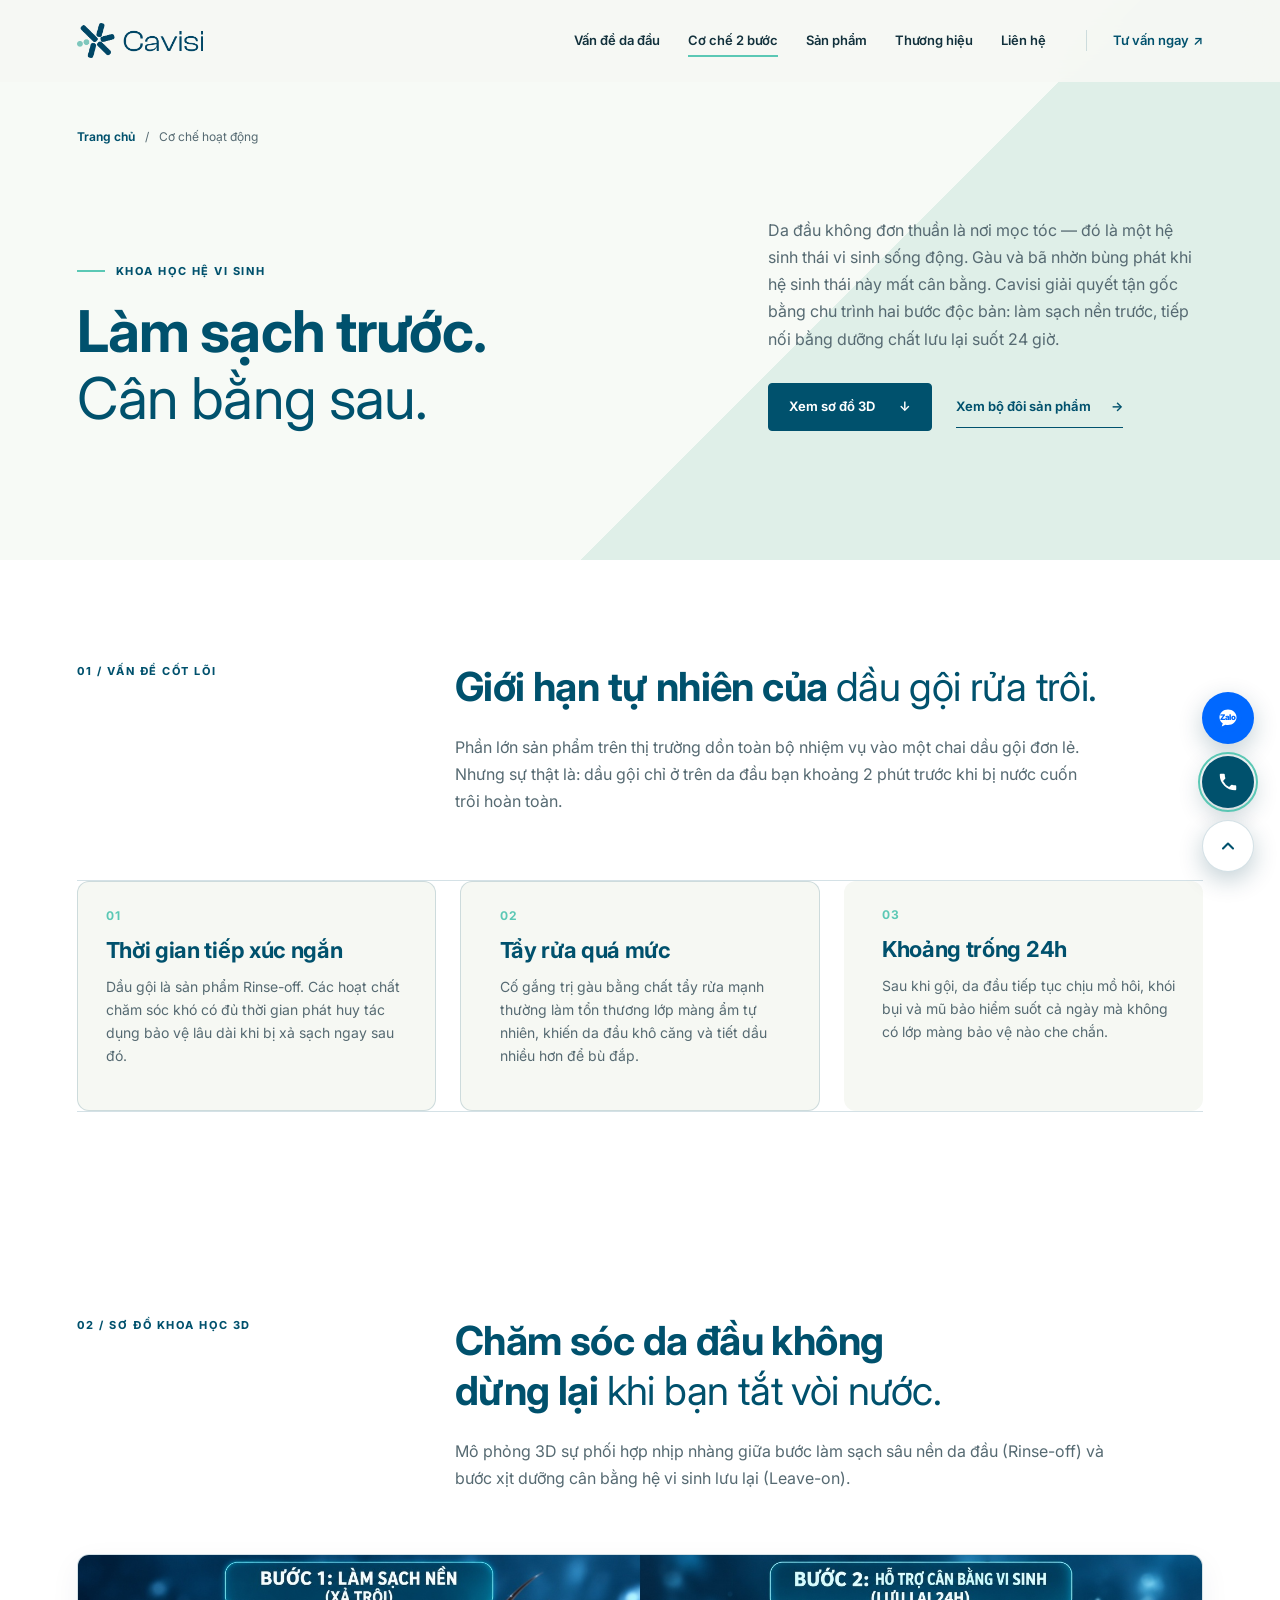
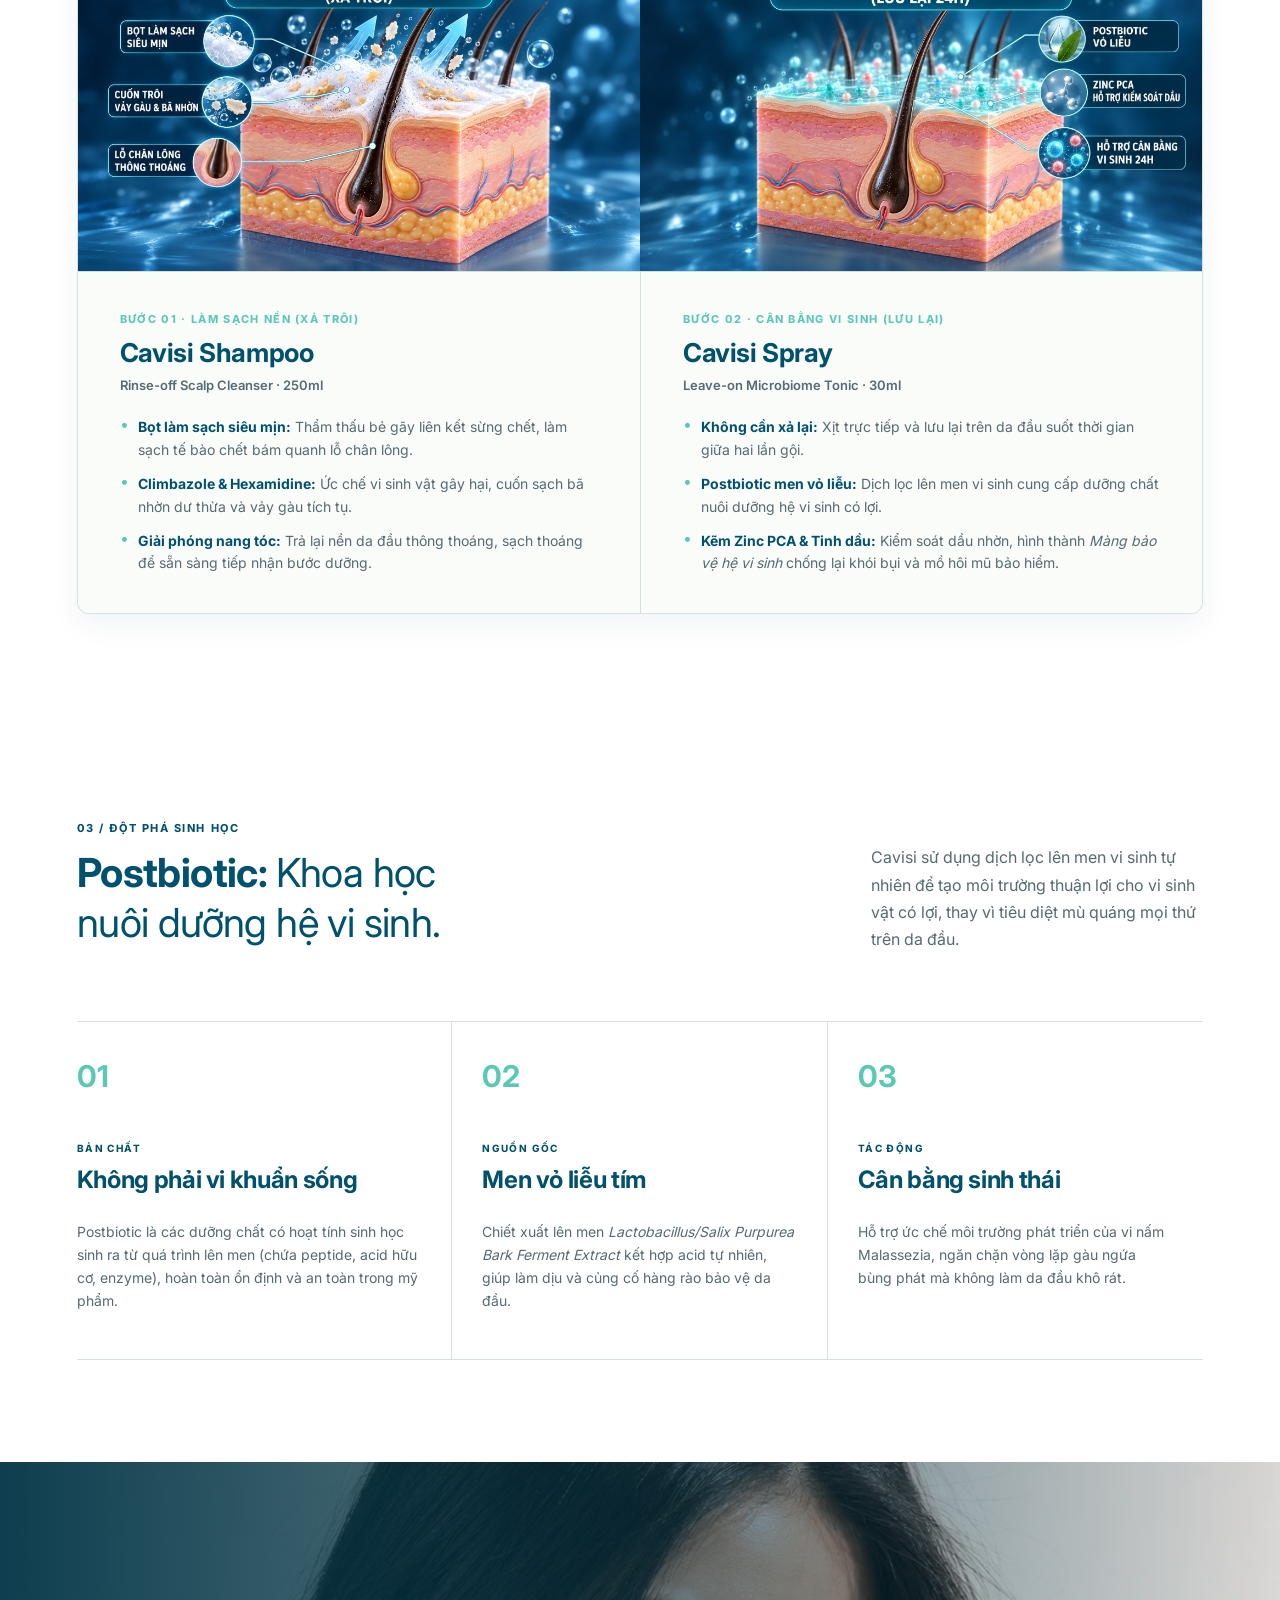
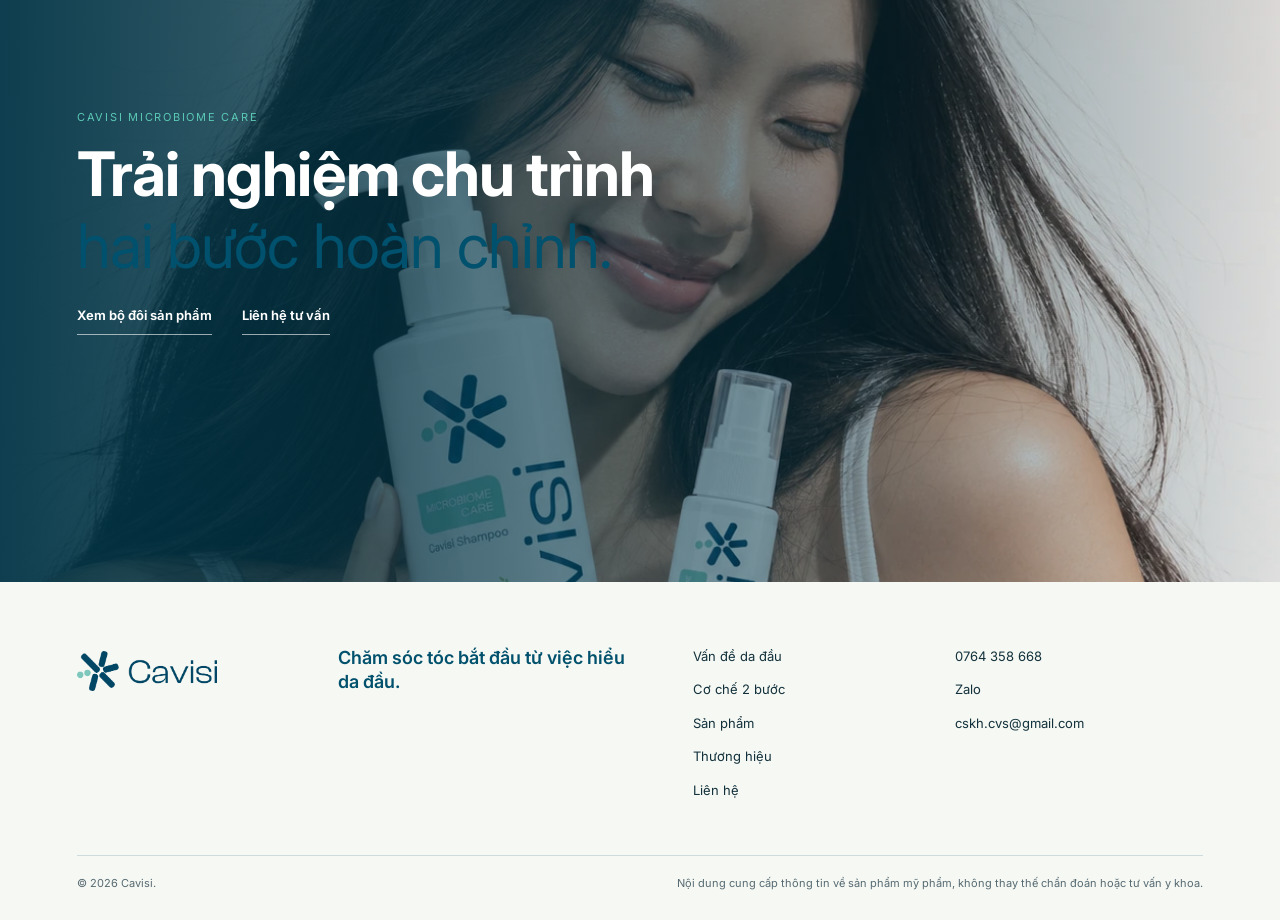
==== _web/co-che/index.html @ b1c1d129 "feat: cap nhat favicon chuan da nen tang, full-frame slider san pham, so do co che tieng Viet va bo " ====
<!doctype html>
<html lang="vi">
<head>
  <meta charset="utf-8">
  <meta name="viewport" content="width=device-width, initial-scale=1">
  <title>Cơ chế 2 bước khoa học | Cavisi Scalp Microbiome Care</title>
  <meta name="description" content="Tìm hiểu cơ chế 2 bước độc quyền: Làm sạch nền bằng Shampoo (Rinse-off) và Duy trì cân bằng hệ vi sinh suốt 24h với Spray Postbiotic men vỏ liễu (Leave-on).">
  <link rel="canonical" href="https://cavisi.vn/co-che/">
  <link rel="icon" type="image/svg+xml" href="../assets/favicon.svg">
  <link rel="icon" type="image/png" sizes="32x32" href="../assets/favicon-32x32.png">
  <link rel="icon" type="image/png" sizes="16x16" href="../assets/favicon-16x16.png">
  <link rel="apple-touch-icon" sizes="180x180" href="../assets/apple-touch-icon.png">

  <!-- Open Graph / Facebook / Zalo -->
  <meta property="og:type" content="article">
  <meta property="og:url" content="https://cavisi.vn/co-che/">
  <meta property="og:title" content="Cơ chế 2 bước khoa học | Cavisi Scalp Microbiome Care">
  <meta property="og:description" content="Chăm sóc da đầu không dừng lại khi tắt vòi nước. Khám phá cơ chế phối hợp Rinse-off & Leave-on.">
  <meta property="og:image" content="https://cavisi.vn/assets/mechanism/mechanism-two-step.jpg">
  <meta property="og:locale" content="vi_VN">
  <meta property="og:site_name" content="Cavisi">

  <!-- Twitter / X -->
  <meta name="twitter:card" content="summary_large_image">
  <meta name="twitter:title" content="Cơ chế 2 bước khoa học | Cavisi">
  <meta name="twitter:description" content="Cơ chế 2 bước: Làm sạch nền da đầu (Rinse-off) và Cân bằng vi sinh 24h (Leave-on).">
  <meta name="twitter:image" content="https://cavisi.vn/assets/mechanism/mechanism-two-step.jpg">

  <link rel="preload" href="../assets/Inter-Variable.ttf" as="font" type="font/ttf" crossorigin>
  <link rel="stylesheet" href="../styles.css">
</head>
<body class="mechanism-page">
  <a class="skip-link" href="#main">Đi đến nội dung chính</a>
  <header class="site-header" data-header>
    <a class="brand" href="../" aria-label="Cavisi - Trang chủ"><img src="../assets/logo-primary.webp" alt="Cavisi" width="126" height="36" fetchpriority="high"></a>
    <nav class="main-nav" id="main-nav" aria-label="Điều hướng chính">
      <a href="../#van-de-da-dau">Vấn đề da đầu</a>
      <a href="#top" aria-current="page">Cơ chế 2 bước</a>
      <a href="../san-pham/">Sản phẩm</a>
      <a href="../thuong-hieu/">Thương hiệu</a>
      <a href="../lien-he/">Liên hệ</a>
    </nav>
    <a class="header-link" href="../lien-he/">Tư vấn ngay <span aria-hidden="true">↗</span></a>
    <button class="menu-button" type="button" aria-controls="main-nav" aria-expanded="false" aria-label="Mở menu"><span></span><span></span></button>
  </header>

  <main id="main">
    <section class="evidence-hero section-pad" id="top">
      <div class="breadcrumb"><a href="../">Trang chủ</a><span>/</span><span>Cơ chế hoạt động</span></div>
      <div class="evidence-hero-grid">
        <div class="reveal">
          <p class="eyebrow"><span></span> Khoa học hệ vi sinh</p>
          <h1>Làm sạch trước. <em>Cân bằng sau.</em></h1>
        </div>
        <div class="evidence-hero-copy reveal delay-1">
          <p>Da đầu không đơn thuần là nơi mọc tóc — đó là một hệ sinh thái vi sinh sống động. Gàu và bã nhờn bùng phát khi hệ sinh thái này mất cân bằng. Cavisi giải quyết tận gốc bằng chu trình hai bước độc bản: làm sạch nền trước, tiếp nối bằng dưỡng chất lưu lại suốt 24 giờ.</p>
          <div>
            <a class="button" href="#so-do-co-che">Xem sơ đồ 3D <span aria-hidden="true">↓</span></a>
            <a class="text-link" href="../san-pham/">Xem bộ đôi sản phẩm <span aria-hidden="true">→</span></a>
          </div>
        </div>
      </div>
    </section>

    <!-- Giới hạn dầu gội rửa trôi -->
    <section class="viewpoint section-pad" id="gioi-han">
      <div class="section-intro">
        <p class="section-kicker reveal">01 / Vấn đề cốt lõi</p>
        <div>
          <h2 class="reveal">Giới hạn tự nhiên của <em>dầu gội rửa trôi.</em></h2>
          <p class="section-lead reveal">Phần lớn sản phẩm trên thị trường dồn toàn bộ nhiệm vụ vào một chai dầu gội đơn lẻ. Nhưng sự thật là: dầu gội chỉ ở trên da đầu bạn khoảng 2 phút trước khi bị nước cuốn trôi hoàn toàn.</p>
        </div>
      </div>
      <div class="principle-grid">
        <article class="principle-card reveal">
          <span>01</span>
          <h3>Thời gian tiếp xúc ngắn</h3>
          <p>Dầu gội là sản phẩm Rinse-off. Các hoạt chất chăm sóc khó có đủ thời gian phát huy tác dụng bảo vệ lâu dài khi bị xả sạch ngay sau đó.</p>
        </article>
        <article class="principle-card reveal delay-1">
          <span>02</span>
          <h3>Tẩy rửa quá mức</h3>
          <p>Cố gắng trị gàu bằng chất tẩy rửa mạnh thường làm tổn thương lớp màng ẩm tự nhiên, khiến da đầu khô căng và tiết dầu nhiều hơn để bù đắp.</p>
        </article>
        <article class="principle-card reveal delay-2">
          <span>03</span>
          <h3>Khoảng trống 24h</h3>
          <p>Sau khi gội, da đầu tiếp tục chịu mồ hôi, khói bụi và mũ bảo hiểm suốt cả ngày mà không có lớp màng bảo vệ nào che chắn.</p>
        </article>
      </div>
    </section>

    <!-- Sơ đồ 3D Cơ chế 2 bước -->
    <section class="mechanism section-pad" id="so-do-co-che">
      <div class="section-intro">
        <p class="section-kicker reveal">02 / Sơ đồ khoa học 3D</p>
        <div>
          <h2 class="reveal">Chăm sóc da đầu không dừng lại <em>khi bạn tắt vòi nước.</em></h2>
          <p class="section-lead reveal">Mô phỏng 3D sự phối hợp nhịp nhàng giữa bước làm sạch sâu nền da đầu (Rinse-off) và bước xịt dưỡng cân bằng hệ vi sinh lưu lại (Leave-on).</p>
        </div>
      </div>

      <div class="mechanism-stage reveal">
        <div class="mechanism-visual">
          <img src="../assets/mechanism/mechanism-two-step.jpg" alt="Sơ đồ 3D y khoa cơ chế 2 bước Cavisi: Bước 1 Làm sạch nền (Xả trôi) và Bước 2 Cân bằng vi sinh (Lưu lại 24h)" width="2048" height="576" loading="lazy">
        </div>
        <div class="mechanism-columns">
          <div class="mechanism-step step-one">
            <div class="mechanism-step-visual">
              <img src="../assets/mechanism/mechanism-step-1.jpg" alt="Sơ đồ 3D Bước 1: Làm sạch nền (Xả trôi)" width="1024" height="576" loading="lazy">
            </div>
            <div class="step-num">BƯỚC 01 · LÀM SẠCH NỀN (XẢ TRÔI)</div>
            <h3>Cavisi Shampoo</h3>
            <p class="step-role">Rinse-off Scalp Cleanser · 250ml</p>
            <ul class="step-features">
              <li><strong>Bọt làm sạch siêu mịn:</strong> Thẩm thấu bẻ gãy liên kết sừng chết, làm sạch tế bào chết bám quanh lỗ chân lông.</li>
              <li><strong>Climbazole &amp; Hexamidine:</strong> Ức chế vi sinh vật gây hại, cuốn sạch bã nhờn dư thừa và vảy gàu tích tụ.</li>
              <li><strong>Giải phóng nang tóc:</strong> Trả lại nền da đầu thông thoáng, sạch thoáng để sẵn sàng tiếp nhận bước dưỡng.</li>
            </ul>
          </div>

          <div class="mechanism-step step-two">
            <div class="mechanism-step-visual">
              <img src="../assets/mechanism/mechanism-step-2.jpg" alt="Sơ đồ 3D Bước 2: Hỗ trợ cân bằng vi sinh (Lưu lại 24h)" width="1024" height="576" loading="lazy">
            </div>
            <div class="step-num">BƯỚC 02 · CÂN BẰNG VI SINH (LƯU LẠI)</div>
            <h3>Cavisi Spray</h3>
            <p class="step-role">Leave-on Microbiome Tonic · 30ml</p>
            <ul class="step-features">
              <li><strong>Không cần xả lại:</strong> Xịt trực tiếp và lưu lại trên da đầu suốt thời gian giữa hai lần gội.</li>
              <li><strong>Postbiotic men vỏ liễu:</strong> Dịch lọc lên men vi sinh cung cấp dưỡng chất nuôi dưỡng hệ vi sinh có lợi.</li>
              <li><strong>Kẽm Zinc PCA &amp; Tinh dầu:</strong> Kiểm soát dầu nhờn, hình thành <em>Màng bảo vệ hệ vi sinh</em> chống lại khói bụi và mồ hôi mũ bảo hiểm.</li>
            </ul>
          </div>
        </div>
      </div>
    </section>

    <!-- Postbiotic là gì -->
    <section class="information section-pad" id="postbiotic">
      <div class="information-head">
        <div>
          <p class="section-kicker reveal">03 / Đột phá sinh học</p>
          <h2 class="reveal">Postbiotic: <em>Khoa học nuôi dưỡng hệ vi sinh.</em></h2>
        </div>
        <p class="section-lead reveal">Cavisi sử dụng dịch lọc lên men vi sinh tự nhiên để tạo môi trường thuận lợi cho vi sinh vật có lợi, thay vì tiêu diệt mù quáng mọi thứ trên da đầu.</p>
      </div>
      <div class="info-grid">
        <article class="info-card reveal">
          <span class="info-number">01</span>
          <p class="info-label">Bản chất</p>
          <h3>Không phải vi khuẩn sống</h3>
          <p>Postbiotic là các dưỡng chất có hoạt tính sinh học sinh ra từ quá trình lên men (chứa peptide, acid hữu cơ, enzyme), hoàn toàn ổn định và an toàn trong mỹ phẩm.</p>
        </article>
        <article class="info-card reveal delay-1">
          <span class="info-number">02</span>
          <p class="info-label">Nguồn gốc</p>
          <h3>Men vỏ liễu tím</h3>
          <p>Chiết xuất lên men <em>Lactobacillus/Salix Purpurea Bark Ferment Extract</em> kết hợp acid tự nhiên, giúp làm dịu và củng cố hàng rào bảo vệ da đầu.</p>
        </article>
        <article class="info-card featured reveal delay-2">
          <span class="info-number">03</span>
          <p class="info-label">Tác động</p>
          <h3>Cân bằng sinh thái</h3>
          <p>Hỗ trợ ức chế môi trường phát triển của vi nấm Malassezia, ngăn chặn vòng lặp gàu ngứa bùng phát mà không làm da đầu khô rát.</p>
        </article>
      </div>
    </section>

    <!-- CTA Section -->
    <section class="brand-close">
      <img src="../assets/cta-model.webp" alt="Bộ đôi Cavisi Microbiome Care" loading="lazy" decoding="async">
      <div class="brand-close-overlay"></div>
      <div class="brand-close-copy reveal">
        <p>CAVISI MICROBIOME CARE</p>
        <h2>Trải nghiệm chu trình<br><em>hai bước hoàn chỉnh.</em></h2>
        <div>
          <a href="../san-pham/">Xem bộ đôi sản phẩm</a>
          <a href="../lien-he/">Liên hệ tư vấn</a>
        </div>
      </div>
    </section>
  </main>

  <footer class="site-footer">
    <div class="footer-main">
      <a class="footer-brand" href="../"><img src="../assets/logo-primary.webp" alt="Cavisi" width="126" height="36" loading="lazy" decoding="async"></a>
      <p>Chăm sóc tóc bắt đầu từ việc hiểu da đầu.</p>
      <div class="footer-links">
        <a href="../#van-de-da-dau">Vấn đề da đầu</a>
        <a href="../co-che/">Cơ chế 2 bước</a>
        <a href="../san-pham/">Sản phẩm</a>
        <a href="../thuong-hieu/">Thương hiệu</a>
        <a href="../lien-he/">Liên hệ</a>
      </div>
      <address>
        <a href="tel:0764358668">0764 358 668</a>
        <a href="https://zalo.me/0764358668" target="_blank" rel="noopener noreferrer">Zalo</a>
        <a href="mailto:cskh.cvs@gmail.com">cskh.cvs@gmail.com</a>
      </address>
    </div>
    <div class="footer-bottom">
      <span>© 2026 Cavisi.</span>
      <span>Nội dung cung cấp thông tin về sản phẩm mỹ phẩm, không thay thế chẩn đoán hoặc tư vấn y khoa.</span>
    </div>
  </footer>

  <aside class="floating-contact" aria-label="Liên hệ nhanh">
    <a class="float-btn float-zalo" href="https://zalo.me/0764358668" target="_blank" rel="noopener noreferrer" aria-label="Tư vấn Zalo 0764 358 668">
      <span class="float-tooltip">Chat Zalo: 0764 358 668</span>
      <svg viewBox="0 0 36 36" width="28" height="28" fill="none" aria-hidden="true">
        <circle cx="18" cy="18" r="18" fill="#0068ff"/>
        <path d="M18 7C11.9 7 7 11.5 7 17c0 3.2 1.6 6 4.2 7.9L10 29l4.6-2.4c1.1.3 2.2.4 3.4.4 6.1 0 11-4.5 11-10S24.1 7 18 7z" fill="#fff"/>
        <text x="18" y="21" font-family="Inter, -apple-system, sans-serif" font-weight="900" font-size="10" fill="#0068ff" text-anchor="middle" letter-spacing="-0.5">Zalo</text>
      </svg>
    </a>
    <a class="float-btn float-phone" href="tel:0764358668" aria-label="Gọi hotline 0764 358 668">
      <span class="float-tooltip">Hotline: 0764 358 668</span>
      <span class="float-pulse" aria-hidden="true"></span>
      <svg viewBox="0 0 24 24" width="22" height="22" fill="currentColor" aria-hidden="true">
        <path d="M6.62 10.79a15.05 15.05 0 006.59 6.59l2.2-2.2a1 1 0 011.01-.24c1.12.37 2.33.57 3.58.57a1 1 0 011 1V20a1 1 0 01-1 1A17 17 0 013 4a1 1 0 011-1h3.5a1 1 0 011 1c0 1.25.2 2.46.57 3.58a1 1 0 01-.25 1.01l-2.2 2.2z"/>
      </svg>
    </a>
    <button class="float-btn float-top" id="scroll-top-btn" type="button" aria-label="Cuộn lên đầu trang">
      <svg viewBox="0 0 24 24" width="20" height="20" fill="none" stroke="currentColor" stroke-width="2.5" stroke-linecap="round" stroke-linejoin="round" aria-hidden="true">
        <polyline points="18 15 12 9 6 15"></polyline>
      </svg>
    </button>
  </aside>

  <script src="../script.js"></script>
</body>
</html>
---- _web/styles.css ----
@font-face{font-family:Inter;src:url("assets/Inter-Variable.ttf") format("truetype");font-weight:100 900;font-display:swap}

:root{
  --blue:#00516d;
  --deep:#003b50;
  --aqua:#5bc8b5;
  --ink:#12313c;
  --muted:#566a72;
  --paper:#f6f8f3;
  --mist:#e9f3ee;
  --white:#fff;
  --line:rgba(0,81,109,.17);
  --pad:clamp(24px,6vw,110px);
  --header:82px;
}

*{box-sizing:border-box}
html{scroll-behavior:smooth}
body{
  margin:0;
  background:var(--paper);
  color:var(--ink);
  font-family:Inter,-apple-system,BlinkMacSystemFont,"Segoe UI",Roboto,sans-serif;
  font-size:16px;
  line-height:1.65;
  overflow-x:hidden;
}
body.menu-open{overflow:hidden;touch-action:none}
img{display:block;max-width:100%}
a{color:inherit;text-decoration:none}
button{font:inherit}

h1,h2,h3,h4,p{margin-top:0}
h1,h2,h3,h4{
  font-family:Inter,-apple-system,BlinkMacSystemFont,"Segoe UI",Roboto,sans-serif;
  font-weight:700;
  line-height:1.2;
  letter-spacing:-.015em;
}
h1 em,h2 em{
  font-weight:400;
  font-style:normal;
  color:var(--blue);
}
h1{
  font-size:clamp(36px,4.5vw,58px);
  line-height:1.15;
  color:var(--blue);
}
h2{
  font-size:clamp(26px,3.2vw,40px);
  line-height:1.24;
  margin-bottom:22px;
  text-wrap:balance;
}
h3{
  font-size:clamp(19px,2vw,24px);
  line-height:1.32;
}
p{line-height:1.68;color:var(--muted)}

section[id],article[id]{scroll-margin-top:calc(var(--header) + 18px)}
.skip-link{position:fixed;left:20px;top:-80px;z-index:100;background:var(--deep);color:#fff;padding:12px 18px;border-radius:0 0 8px 8px}.skip-link:focus{top:0}
:focus-visible{outline:3px solid #e2a927;outline-offset:4px}

/* Header */
.site-header{height:var(--header);padding:0 var(--pad);display:flex;align-items:center;gap:40px;position:fixed;z-index:1000;inset:0 0 auto;background:rgba(246,248,243,.92);border-bottom:1px solid transparent;backdrop-filter:blur(18px);transition:.25s}
.site-header.scrolled{border-color:var(--line);box-shadow:0 9px 30px rgba(0,59,80,.06)}
.brand{width:126px;flex:0 0 auto}.brand img,.footer-brand img{width:100%;height:100%;object-fit:contain}
.main-nav{margin-left:auto;display:flex;align-items:center;gap:28px}.main-nav a,.header-link{font-size:13px;font-weight:600}.main-nav a{position:relative;color:var(--ink)}.main-nav a:after{content:"";position:absolute;left:0;right:100%;bottom:-6px;height:2px;background:var(--aqua);transition:.25s}.main-nav a:hover:after,.main-nav a[aria-current="page"]:after{right:0}
.header-link{border-left:1px solid var(--line);padding-left:26px;color:var(--blue);display:inline-flex;align-items:center;gap:4px}
.menu-button{display:none;width:48px;height:48px;border:0;background:transparent;padding:12px;cursor:pointer}.menu-button span{display:block;height:2px;background:var(--blue);margin:5px 0;transition:.25s}

/* Common Components */
.section-pad{padding:clamp(75px,8vw,120px) var(--pad)}
.section-kicker,.eyebrow{font-size:11px;text-transform:uppercase;letter-spacing:.14em;font-weight:750;color:var(--blue)}
.eyebrow{display:flex;align-items:center;gap:11px}.eyebrow span{width:28px;height:2px;background:var(--aqua)}
.section-lead{font-size:16px;max-width:650px;color:var(--muted);line-height:1.7}
.button{display:inline-flex;align-items:center;justify-content:space-between;gap:24px;min-height:48px;padding:12px 20px;background:var(--blue);color:#fff !important;font-size:13px;font-weight:650;border:1px solid var(--blue);border-radius:4px;transition:.2s}.button:hover{background:var(--deep);color:#fff !important;transform:translateY(-2px)}
.text-link{display:inline-flex;gap:20px;align-items:center;padding:10px 0;border-bottom:1px solid var(--blue);font-size:13px;font-weight:650;color:var(--blue)}
.light-link{color:#fff;border-color:rgba(255,255,255,.55)}

/* Hero (Home) */
.hero{min-height:100svh;padding:calc(var(--header) + 36px) var(--pad) 44px;display:grid;grid-template-columns:minmax(0,1fr) minmax(400px,1.05fr);align-items:center;gap:5vw;position:relative;background:radial-gradient(circle at 82% 37%,rgba(91,200,181,.22),transparent 27%),linear-gradient(118deg,#f8faf5 0 55%,#dfefe8 55%)}
.hero-copy{max-width:770px;z-index:2}
.hero h1{margin:22px 0 24px;text-wrap:balance}
.hero-lead{font-size:16px;color:var(--muted);max-width:620px}
.hero-actions{display:flex;align-items:center;gap:26px;margin-top:34px}
.hero-media{height:min(72vh,740px);min-height:520px;position:relative;align-self:end;display:flex;align-items:flex-end;justify-content:center}
.hero-media img{width:100%;height:100%;object-fit:cover;object-position:center top;border-radius:260px 260px 18px 18px;position:relative}
.hero-orbit{position:absolute;width:92%;aspect-ratio:1;border:1px solid rgba(0,81,109,.17);border-radius:50%;top:7%;right:-9%}
.hero-orbit:after{content:"";position:absolute;inset:10%;border:1px dashed rgba(0,81,109,.15);border-radius:50%}
.hero-note{position:absolute;background:rgba(255,255,255,.94);border:1px solid var(--line);padding:9px 12px;font-size:10px;font-weight:750;letter-spacing:.12em;color:var(--blue);backdrop-filter:blur(8px);border-radius:4px}
.note-one{left:-24px;top:27%}
.note-two{right:-18px;bottom:18%}
.hero-index{position:absolute;right:18px;top:50%;display:flex;flex-direction:column;align-items:center;gap:8px;font-size:9px;color:var(--blue);font-weight:600}
.hero-index i{height:65px;width:1px;background:var(--line)}

.section-intro{display:grid;grid-template-columns:.42fr 1fr;gap:5vw}
.section-intro h2{color:var(--blue);max-width:1000px}
.section-intro.compact{grid-template-columns:.38fr 1fr;align-items:start;margin-bottom:48px}

/* 01 / Vấn đề da đầu */
.scalp-problems{background:var(--paper)}
.problem-grid{display:grid;grid-template-columns:repeat(4,1fr);gap:22px;margin-top:46px}
.problem-card{background:#fff;border:1px solid var(--line);border-radius:6px;overflow:hidden;display:flex;flex-direction:column}
.problem-media{position:relative;aspect-ratio:1/1;background:#eaf2ed;overflow:hidden}
.problem-media img{width:100%;height:100%;object-fit:cover;transition:transform .4s cubic-bezier(.22,1,.36,1)}
.problem-card:hover .problem-media img{transform:scale(1.04)}
.problem-tag{position:absolute;top:12px;left:12px;background:rgba(0,43,58,.84);color:#fff;font-size:10px;font-weight:700;letter-spacing:.08em;text-transform:uppercase;padding:5px 9px;border-radius:4px;backdrop-filter:blur(6px)}
.problem-body{padding:24px 22px;flex-grow:1}
.problem-body h3{font-size:20px;color:var(--blue);margin:0 0 10px;line-height:1.28}
.problem-body p{color:var(--muted);font-size:14px;line-height:1.6;margin:0}

/* 02 / Viewpoint */
.viewpoint{background:#fff}
.principle-grid{display:grid;grid-template-columns:repeat(3,1fr);margin-top:58px;border-top:1px solid var(--line);border-bottom:1px solid var(--line)}
.principle-card{min-height:230px;padding:28px 4vw 24px 0;border-right:1px solid var(--line)}
.principle-card+article{padding-left:3vw}
.principle-card:last-child{border:0}
.principle-card span,.responsibility-grid span{display:block;font-family:Inter,-apple-system,sans-serif;font-size:clamp(28px,3.2vw,36px);font-weight:750;line-height:1;letter-spacing:-0.03em;color:var(--aqua);margin-bottom:6px}
.principle-card h3{font-size:26px;color:var(--blue);margin:16px 0 10px}
.principle-card p{color:var(--muted);font-size:14px}

/* Minh họa da đầu Trước / Sau */
.scalp-compare{background:var(--paper)}
.compare-grid{display:grid;grid-template-columns:1fr 1fr;gap:24px;margin:42px 0 28px}
.compare-card{background:#fff;border:1px solid var(--line);border-radius:6px;overflow:hidden;display:flex;flex-direction:column}
.compare-badge{padding:12px 18px;font-size:10px;font-weight:750;letter-spacing:.1em;text-transform:uppercase;border-bottom:1px solid var(--line)}
.badge-before{background:#fdf5f3;color:#a84837}
.badge-after{background:#eef8f4;color:#1e6c55}
.compare-visual{position:relative;background:#f3f6f4;overflow:hidden;aspect-ratio:4/3}
.compare-visual img{width:100%;height:100%;object-fit:cover;transition:transform .4s cubic-bezier(.22,1,.36,1)}
.compare-card:hover .compare-visual img{transform:scale(1.025)}
.compare-lens-label{position:absolute;bottom:12px;left:12px;background:rgba(0,43,58,.84);color:#fff;font-size:10px;font-weight:650;letter-spacing:.06em;padding:5px 9px;border-radius:4px;backdrop-filter:blur(6px)}
.compare-content{padding:24px 26px;flex-grow:1}
.compare-content h3{font-size:22px;color:var(--blue);margin:0 0 8px}
.compare-content p{color:var(--muted);font-size:14px;margin:0;line-height:1.6}
/* Scalp Collection Grid (Before & After 3 Cases) */
.scalp-collection-grid{display:grid;grid-template-columns:repeat(3,1fr);gap:24px;margin-top:28px}
.scalp-collection-card{background:#ffffff;border:1px solid var(--line);border-radius:12px;overflow:hidden;box-shadow:0 8px 24px rgba(0,59,80,.05);display:flex;flex-direction:column;transition:transform .3s ease,box-shadow .3s ease}
.scalp-collection-card:hover{transform:translateY(-4px);box-shadow:0 16px 36px rgba(0,59,80,.1)}
.scalp-collection-media{position:relative;width:100%;aspect-ratio:1/1;overflow:hidden;background:#edf4f0}
.scalp-collection-media img{width:100%;height:100%;object-fit:cover;display:block;transition:transform .4s ease}
.scalp-collection-card:hover .scalp-collection-media img{transform:scale(1.04)}
.collection-case-tag{position:absolute;top:12px;left:12px;background:rgba(255,255,255,.94);backdrop-filter:blur(6px);color:var(--blue);font-size:10px;font-weight:750;letter-spacing:.08em;text-transform:uppercase;padding:5px 12px;border-radius:20px;border:1px solid rgba(0,50,70,.1);z-index:2;box-shadow:0 2px 6px rgba(0,0,0,.08)}
.split-labels{position:absolute;bottom:12px;left:12px;right:12px;display:flex;justify-content:space-between;z-index:2;pointer-events:none}
.label-before,.label-after{background:rgba(0,52,70,.82);backdrop-filter:blur(6px);color:#fff;font-size:10px;font-weight:700;letter-spacing:.08em;text-transform:uppercase;padding:4px 10px;border-radius:4px}
.label-after{background:rgba(0,104,136,.88);color:#fff}
.scalp-collection-body{padding:20px 22px 24px;display:flex;flex-direction:column;flex:1}
.scalp-collection-body h3{font-size:18px;color:var(--blue);margin:0 0 8px;line-height:1.35}
.scalp-collection-body p{font-size:13px;color:var(--muted);margin:0;line-height:1.65}

@media(max-width:960px){
  .scalp-collection-grid{grid-template-columns:1fr;gap:20px}
}
.compare-disclaimer{margin-top:20px;padding:16px 20px;background:#f0f5f2;border-left:3px solid var(--aqua);border-radius:0 6px 6px 0}
.compare-disclaimer p{font-size:13px;line-height:1.65;color:var(--muted);margin:0}
.compare-disclaimer strong{color:var(--blue)}

/* 03 / Khoa học & Cơ chế */
.mechanism{background:#fff}
.mechanism-stage{margin-top:46px;background:#fff;border:1px solid var(--line);border-radius:12px;overflow:hidden;box-shadow:0 10px 30px rgba(0,59,80,.06)}
.mechanism-visual{position:relative;background:#032938;overflow:hidden}
.mechanism-visual img{width:100%;height:auto;display:block}
.mechanism-step-visual{display:none;margin-bottom:20px;border-radius:8px;overflow:hidden;border:1px solid var(--line);box-shadow:0 4px 14px rgba(0,59,80,.08)}
.mechanism-step-visual img{width:100%;aspect-ratio:16/9;object-fit:cover;display:block}

@media(max-width:768px){
  .mechanism-visual{display:none}
  .mechanism-step-visual{display:block}
}
.mechanism-columns{display:grid;grid-template-columns:1fr 1fr;border-top:1px solid var(--line);background:#fafcfa}
.mechanism-step{padding:38px 42px}
.mechanism-step+.mechanism-step{border-left:1px solid var(--line)}
.step-num{font-size:11px;font-weight:750;letter-spacing:.12em;text-transform:uppercase;color:var(--aqua);margin-bottom:8px}
.mechanism-step h3{font-size:26px;color:var(--blue);margin:0 0 4px}
.step-role{font-size:13px;font-weight:600;color:var(--muted);margin:0 0 20px}
.step-features{list-style:none;padding:0;margin:0;display:flex;flex-direction:column;gap:12px}
.step-features li{position:relative;padding-left:18px;font-size:14px;line-height:1.6;color:var(--muted)}
.step-features li:before{content:"•";position:absolute;left:0;color:var(--aqua);font-size:16px;line-height:1}
.step-features li strong{color:var(--blue)}

/* 04 / Bộ đôi sản phẩm (Home & Catalog) */
.products{background:linear-gradient(180deg,var(--paper),#eef5f0)}
.product-grid{display:grid;grid-template-columns:1fr 1fr;gap:22px}
.product-card{min-width:0;background:#fff;border:1px solid var(--line);border-radius:8px;overflow:hidden}
.product-meta{display:flex;justify-content:space-between;padding:18px 22px;font-size:10px;text-transform:uppercase;letter-spacing:.14em;font-weight:750;color:var(--blue);border-bottom:1px solid var(--line)}
.product-image{height:440px;position:relative;display:flex;align-items:center;justify-content:center;padding:24px;overflow:hidden;background:linear-gradient(145deg,#dbeae3,#f7faf6)}
.product-spray .product-image{background:linear-gradient(145deg,#c9e7e0,#edf8f4)}
.product-image img{max-height:90%;max-width:90%;width:auto;height:auto;object-fit:contain;position:relative;z-index:1;filter:drop-shadow(0 20px 24px rgba(0,61,80,.15));transition:transform .35s ease}
.product-card:hover .product-image img{transform:scale(1.025)}
.ghost-word{position:absolute;font:700 clamp(56px,6.5vw,100px)/1 Inter,sans-serif;color:transparent;-webkit-text-stroke:1px rgba(0,81,109,.1);pointer-events:none}
.product-copy{padding:28px}
.product-copy>p:first-child{font-size:10px;letter-spacing:.14em;font-weight:750;color:var(--aqua)}
.product-copy h3{font-size:26px;color:var(--blue);margin:8px 0}
.product-title-price{display:flex;align-items:baseline;justify-content:space-between;gap:12px;margin:8px 0 10px;flex-wrap:wrap}
.product-title-price h3{margin:0;font-size:26px;color:var(--blue)}
.product-price{font-family:Inter,sans-serif;font-size:20px;font-weight:800;color:var(--blue);white-space:nowrap;background:rgba(91,200,181,.16);color:#00516d;padding:4px 10px;border-radius:4px;border:1px solid rgba(91,200,181,.35)}
.meta-price{font-family:Inter,sans-serif;font-size:12px;font-weight:800;color:var(--blue);background:rgba(0,81,109,.08);padding:3px 8px;border-radius:4px;letter-spacing:0}
.product-hero-price{display:inline-flex;align-items:baseline;gap:8px;margin-top:16px;background:#fff;padding:8px 16px;border-radius:6px;border:1px solid var(--line);box-shadow:0 4px 12px rgba(0,59,80,.05)}
.hero-price-tag{font-size:26px;font-weight:800;color:var(--blue);letter-spacing:-0.02em}
.hero-price-sub{font-size:13px;font-weight:600;color:var(--muted)}
.product-copy>p:not(:first-child){color:var(--muted);max-width:520px;min-height:48px;font-size:14px;line-height:1.65}
.product-card .product-copy a{display:flex;justify-content:space-between;margin-top:22px;padding-top:16px;border-top:1px solid var(--line);font-size:12px;font-weight:700;color:var(--blue)}

/* Product Detail Showcase & Full-frame Slider */
.product-showcase{display:grid;grid-template-columns:minmax(0,1.08fr) minmax(0,1fr);gap:clamp(30px,5vw,56px);align-items:start}
.product-showcase-visual{position:relative;background:#fff;border:1px solid var(--line);border-radius:16px;overflow:hidden;display:flex;flex-direction:column;padding:0;box-shadow:0 12px 36px rgba(0,59,80,.07)}

.product-slider-container{position:relative;width:100%;aspect-ratio:1/1;overflow:hidden;background:#f4f8f6}
.product-slider-track{display:flex;width:100%;height:100%;overflow-x:auto;scroll-snap-type:x mandatory;scroll-behavior:smooth;-webkit-overflow-scrolling:touch;scrollbar-width:none}
.product-slider-track::-webkit-scrollbar{display:none}

.product-slide{flex:0 0 100%;width:100%;height:100%;scroll-snap-align:start;scroll-snap-stop:always;position:relative;overflow:hidden;display:flex;align-items:center;justify-content:center;background:#edf5f1}
.product-slide img{width:100%;height:100%;object-fit:cover;display:block;-webkit-user-drag:none;user-select:none}

/* Slide Studio / Cutout sản phẩm */
.product-slide.studio-slide{background:radial-gradient(circle at 50% 50%,#ffffff 35%,#e8f3ef 100%);padding:28px}
.product-slide.studio-slide.spray-studio{background:radial-gradient(circle at 50% 50%,#ffffff 35%,#e0f1ec 100%)}
.product-slide.studio-slide img{width:auto;height:100%;max-width:90%;max-height:90%;object-fit:contain;filter:drop-shadow(0 20px 28px rgba(0,59,80,.18))}

/* Nút điều hướng Previous / Next */
.slider-nav-btn{position:absolute;top:50%;transform:translateY(-50%);width:44px;height:44px;border-radius:50%;background:rgba(255,255,255,.92);backdrop-filter:blur(8px);border:1px solid rgba(0,50,70,.1);color:var(--blue);display:flex;align-items:center;justify-content:center;cursor:pointer;z-index:10;transition:all .2s ease;box-shadow:0 6px 18px rgba(0,50,70,.12);padding:0}
.slider-nav-btn:hover{background:#ffffff;color:var(--aqua);transform:translateY(-50%) scale(1.08);box-shadow:0 8px 24px rgba(0,50,70,.2)}
.slider-nav-btn:active{transform:translateY(-50%) scale(.96)}
.slider-nav-btn.prev{left:16px}
.slider-nav-btn.next{right:16px}

/* Badge số thứ tự ảnh */
.slider-counter{position:absolute;bottom:14px;right:14px;background:rgba(0,52,70,.82);backdrop-filter:blur(8px);color:#fff;font-family:Inter,sans-serif;font-size:11px;font-weight:700;letter-spacing:.06em;padding:5px 12px;border-radius:20px;z-index:10;pointer-events:none;display:flex;align-items:center;gap:4px}
.slider-counter .counter-current{color:var(--aqua)}

/* Dải Thumbnail bên dưới */
.gallery-thumbs{display:flex;gap:10px;padding:16px 18px 18px;overflow-x:auto;scrollbar-width:none;justify-content:center;background:#ffffff;border-top:1px solid var(--line)}
.gallery-thumbs::-webkit-scrollbar{display:none}
.thumb-btn{width:58px;height:58px;flex:0 0 58px;border-radius:8px;border:2px solid transparent;background:#f0f5f2;padding:2px;cursor:pointer;transition:all .2s ease;overflow:hidden;box-shadow:0 2px 6px rgba(0,59,80,.06)}
.thumb-btn img{width:100%;height:100%;object-fit:cover;border-radius:5px;display:block}
.thumb-btn:hover{border-color:var(--aqua);transform:translateY(-2px)}
.thumb-btn.active{border-color:var(--blue);box-shadow:0 0 0 2px rgba(0,81,109,.28);transform:scale(1.05)}

/* Product Visual Collection */
.collection-section{background:#fff}
.collection-grid{display:grid;grid-template-columns:repeat(3,1fr);gap:24px;margin-top:36px}
.collection-card{background:var(--paper);border:1px solid var(--line);border-radius:12px;overflow:hidden;transition:transform .3s ease, box-shadow .3s ease;display:flex;flex-direction:column}
.collection-card:hover{transform:translateY(-4px);box-shadow:0 14px 30px rgba(0,59,80,.09)}
.collection-media{position:relative;width:100%;aspect-ratio:4/3;overflow:hidden;background:#edf4f0}
.collection-media img{width:100%;height:100%;object-fit:cover;transition:transform .5s ease}
.collection-card:hover .collection-media img{transform:scale(1.05)}
.collection-tag{position:absolute;top:12px;left:12px;background:rgba(255,255,255,.92);backdrop-filter:blur(6px);color:var(--blue);font-size:10px;font-weight:750;letter-spacing:.08em;text-transform:uppercase;padding:4px 10px;border-radius:4px;border:1px solid var(--line)}
.collection-body{padding:20px;display:flex;flex-direction:column;flex:1}
.collection-body h3{font-size:18px;color:var(--blue);margin:0 0 8px;line-height:1.3}
.collection-body p{font-size:13px;color:var(--muted);margin:0;line-height:1.6}
@media(max-width:960px){
  .collection-grid{grid-template-columns:repeat(2,1fr);gap:18px}
}
@media(max-width:600px){
  .collection-grid{grid-template-columns:1fr;gap:16px}
  .thumb-btn{width:48px;height:48px}
}

/* Home Lifestyle Campaign Showcase */
.home-showcase{background:linear-gradient(180deg,#ffffff 0%,#f5f9f7 100%);overflow:hidden}
.home-showcase-head{display:flex;justify-content:space-between;align-items:flex-end;gap:24px;margin-top:12px}
.showcase-nav-btns{display:flex;gap:12px}
.showcase-arrow{width:46px;height:46px;border-radius:50%;background:#ffffff;border:1px solid var(--line);color:var(--blue);display:flex;align-items:center;justify-content:center;cursor:pointer;transition:all .25s ease;box-shadow:0 4px 14px rgba(0,50,70,.06)}
.showcase-arrow:hover{background:var(--blue);color:#ffffff;border-color:var(--blue);transform:scale(1.06);box-shadow:0 6px 18px rgba(0,50,70,.18)}
.showcase-arrow:active{transform:scale(.95)}

.home-showcase-track-wrap{margin-top:40px;position:relative}
.home-showcase-track{display:flex;gap:22px;overflow-x:auto;scroll-snap-type:x mandatory;scroll-behavior:smooth;-webkit-overflow-scrolling:touch;scrollbar-width:none;padding-bottom:16px}
.home-showcase-track::-webkit-scrollbar{display:none}

.showcase-card{flex:0 0 clamp(290px,28vw,350px);background:#ffffff;border:1px solid var(--line);border-radius:14px;overflow:hidden;scroll-snap-align:start;display:flex;flex-direction:column;transition:transform .3s ease,box-shadow .3s ease;box-shadow:0 8px 24px rgba(0,59,80,.05)}
.showcase-card:hover{transform:translateY(-5px);box-shadow:0 16px 36px rgba(0,59,80,.12)}

.showcase-media{position:relative;width:100%;aspect-ratio:3/4;overflow:hidden;background:#edf5f1}
.showcase-media img{width:100%;height:100%;object-fit:cover;display:block;transition:transform .5s ease;-webkit-user-drag:none;user-select:none}
.showcase-card:hover .showcase-media img{transform:scale(1.05)}

.showcase-tag{position:absolute;top:14px;left:14px;background:rgba(255,255,255,.92);backdrop-filter:blur(6px);color:var(--blue);font-size:10px;font-weight:750;letter-spacing:.08em;text-transform:uppercase;padding:5px 12px;border-radius:20px;border:1px solid rgba(0,50,70,.08);box-shadow:0 2px 8px rgba(0,0,0,.08)}

.showcase-content{padding:22px 20px 24px;display:flex;flex-direction:column;flex:1}
.showcase-content h3{font-size:18px;color:var(--blue);margin:0 0 8px;line-height:1.35}
.showcase-content p{font-size:13px;color:var(--muted);margin:0 0 16px;line-height:1.65;flex:1}
.showcase-link{font-size:12px;font-weight:700;color:var(--blue);display:inline-flex;align-items:center;gap:6px;transition:color .2s ease}
.showcase-link:hover{color:var(--aqua)}

@media(max-width:768px){
  .home-showcase-head{flex-direction:column;align-items:flex-start}
  .showcase-nav-btns{display:none}
  .showcase-card{flex:0 0 82vw}
  .home-showcase-track{padding-bottom:10px}
}

/* 05 / Thông tin sản phẩm */
.information{background:#fff}
.information-head{display:grid;grid-template-columns:1fr .48fr;gap:8vw;align-items:end;margin-bottom:52px}
.information-head h2{color:var(--blue)}
.info-grid{display:grid;grid-template-columns:repeat(3,1fr);border-top:1px solid var(--line);border-bottom:1px solid var(--line)}
.info-card{padding:30px 30px 32px 0;min-height:300px;border-right:1px solid var(--line)}
.info-card+article{padding-left:30px}
.info-card:last-child{border:0}
.info-number{font-family:Inter,sans-serif;font-weight:700;font-size:30px;color:var(--aqua)}
.info-label{font-size:10px;text-transform:uppercase;letter-spacing:.14em;font-weight:750;color:var(--blue);margin:38px 0 8px}
.info-card h3{font-size:24px;color:var(--blue)}
.info-card>p:not(.info-label,.status-line){font-size:14px;color:var(--muted);line-height:1.65}
.info-card dl{margin:18px 0}
.info-card dl div{display:flex;justify-content:space-between;gap:20px;padding:9px 0;border-top:1px solid var(--line);font-size:13px}
.info-card dd{margin:0;font-weight:700;color:var(--blue)}
.status-line{font-size:12px;line-height:1.5;color:var(--muted);padding-left:12px;border-left:3px solid #d19b27}
.wide-link{display:flex;justify-content:space-between;align-items:center;background:var(--blue);color:#fff;padding:18px 24px;margin-top:36px;font-family:Inter,sans-serif;font-size:16px;font-weight:650;border-radius:4px}
.wide-link span:last-child{font-size:22px;font-weight:300}

/* Product Campaign Collection (8-shot Lifestyle Grid) */
.campaign-section{background:var(--mist)}
.campaign-grid{display:grid;grid-template-columns:repeat(4,1fr);gap:20px;margin-top:36px}
.campaign-card{background:#fff;border:1px solid var(--line);border-radius:12px;overflow:hidden;transition:transform .3s ease, box-shadow .3s ease;display:flex;flex-direction:column}
.campaign-card:hover{transform:translateY(-5px);box-shadow:0 16px 32px rgba(0,59,80,.1)}
.campaign-media{position:relative;width:100%;aspect-ratio:3/4;overflow:hidden;background:#edf4f0}
.campaign-media img{width:100%;height:100%;object-fit:cover;transition:transform .5s ease}
.campaign-card:hover .campaign-media img{transform:scale(1.05)}
.campaign-tag{position:absolute;top:10px;left:10px;background:rgba(255,255,255,.94);backdrop-filter:blur(6px);color:var(--blue);font-size:10px;font-weight:750;letter-spacing:.08em;text-transform:uppercase;padding:4px 8px;border-radius:4px;border:1px solid var(--line)}
.campaign-body{padding:16px;display:flex;flex-direction:column;flex:1}
.campaign-body h3{font-size:15px;color:var(--blue);margin:0 0 6px;line-height:1.3}
.campaign-body p{font-size:12px;color:var(--muted);margin:0;line-height:1.55}
@media(max-width:1024px){
  .campaign-grid{grid-template-columns:repeat(2,1fr);gap:16px}
}
@media(max-width:560px){
  .campaign-grid{grid-template-columns:1fr;gap:14px}
}

/* 06 / Cách sử dụng cơ bản */
.routine{background:var(--mist)}
.routine-grid{display:grid;grid-template-columns:1fr 1fr;gap:22px}
.routine-card{background:#fff;padding:34px 38px;border-radius:6px;border:1px solid var(--line)}
.routine-title{display:flex;gap:22px;align-items:center;padding-bottom:24px;border-bottom:1px solid var(--line)}
.routine-title>span{font-family:Inter,sans-serif;font-weight:700;font-size:36px;color:var(--aqua)}
.routine-title small{font-size:10px;letter-spacing:.14em;color:var(--blue);font-weight:750}
.routine-title h3{font-size:26px;color:var(--blue);margin:4px 0 0}
.routine-card ol{list-style:none;counter-reset:steps;padding:8px 0 0;margin:0}
.routine-card li{counter-increment:steps;padding:15px 0 15px 40px;border-bottom:1px solid var(--line);position:relative;color:var(--muted);font-size:14px}
.routine-card li:before{content:counter(steps,decimal-leading-zero);position:absolute;left:0;color:var(--blue);font-size:11px;font-weight:750}
.usage-note{text-align:center;color:var(--muted);font-size:13px;margin:28px 0 0}

/* 07 / Minh bạch */
.transparency{background:var(--deep);color:#fff;display:grid;grid-template-columns:.9fr 1.1fr;gap:8vw}
.section-kicker.light{color:var(--aqua)}
.transparency h2{font-size:clamp(32px,3.8vw,50px)}
.transparency-copy>p:not(.section-kicker){color:rgba(255,255,255,.78);max-width:650px;font-size:15px}
.status-stack{border-top:1px solid rgba(255,255,255,.2)}
.status-card{display:grid;grid-template-columns:48px 1fr;gap:18px;padding:22px 0;border-bottom:1px solid rgba(255,255,255,.2)}
.status-card>span{font-family:Inter,sans-serif;font-weight:700;font-size:26px;color:var(--aqua)}
.status-card p{font-size:10px;text-transform:uppercase;letter-spacing:.12em;color:var(--aqua);margin-bottom:6px}
.status-card h3{font-size:22px;margin:0 0 6px}
.status-card small{font-size:13px;color:rgba(255,255,255,.68)}

/* 08 / Trách nhiệm */
.responsibility{background:#fff}
.responsibility>h2{color:var(--blue);max-width:1100px}
.responsibility-grid{display:grid;grid-template-columns:repeat(3,1fr);margin-top:54px}
.responsibility-grid article{padding:24px 4vw 14px 0;border-top:1px solid var(--line);border-right:1px solid var(--line)}
.responsibility-grid article+article{padding-left:3vw}
.responsibility-grid article:last-child{border-right:0}
.responsibility-grid h3{font-size:24px;color:var(--blue);margin:16px 0 8px}
.responsibility-grid p{color:var(--muted);font-size:14px}

/* 09 / FAQ */
.faq{background:#eef5ef;display:grid;grid-template-columns:.7fr 1.3fr;gap:8vw}
.faq-title h2{color:var(--blue)}
.faq-list details{border-top:1px solid var(--line)}
.faq-list details:last-child{border-bottom:1px solid var(--line)}
.faq-list summary{list-style:none;cursor:pointer;padding:20px 0;font-family:Inter,sans-serif;font-size:18px;font-weight:650;line-height:1.35;color:var(--blue);display:flex;justify-content:space-between;gap:20px}
.faq-list summary::-webkit-details-marker{display:none}
.faq-list summary span{font-weight:300;transition:.25s}
.faq-list details[open] summary span{transform:rotate(45deg)}
.faq-list details p{color:var(--muted);max-width:750px;margin:0 40px 22px 0;font-size:14px;line-height:1.7}

/* Brand Close */
.brand-close{height:min(720px,80vh);min-height:560px;position:relative;display:flex;align-items:center;color:#fff;overflow:hidden}
.brand-close>img{position:absolute;inset:0;width:100%;height:100%;object-fit:cover;object-position:center 25%}
.brand-close-overlay{position:absolute;inset:0;background:linear-gradient(90deg,rgba(0,52,70,.94),rgba(0,52,70,.52) 60%,rgba(0,52,70,.1))}
.brand-close-copy{position:relative;margin-left:var(--pad)}
.brand-close-copy>p{font-size:11px;letter-spacing:.16em;color:var(--aqua)}
.brand-close h2{font-size:clamp(38px,4.8vw,64px);line-height:1.18}
.brand-close-copy>div{display:flex;gap:30px}
.brand-close-copy a{padding-bottom:8px;border-bottom:1px solid rgba(255,255,255,.6);font-size:13px;font-weight:650}

/* Footer */
.site-footer{padding:64px var(--pad) 28px;background:var(--paper)}
.footer-main{display:grid;grid-template-columns:.7fr 1fr .7fr .8fr;gap:44px}
.footer-brand{width:140px;height:50px}
.footer-main>p{font-family:Inter,sans-serif;font-size:18px;font-weight:600;line-height:1.35;color:var(--blue);max-width:330px}
.footer-links,address{display:flex;flex-direction:column;gap:12px;font-size:13px;font-style:normal}
.footer-links a,address a{width:max-content}
.footer-bottom{margin-top:54px;padding-top:18px;border-top:1px solid var(--line);display:flex;justify-content:space-between;gap:25px;color:var(--muted);font-size:11px}

/* Page Hero Template */
.evidence-page,.brand-page,.mechanism-page,.products-page,.product-detail-page,.contact-page{background:#fff}
.evidence-hero{padding-top:calc(var(--header) + 45px);background:linear-gradient(135deg,#f7faf6 0 62%,#dfefe8 62%);min-height:560px}
.breadcrumb{display:flex;gap:10px;color:var(--muted);font-size:12px;margin-bottom:70px}
.breadcrumb a{color:var(--blue);font-weight:650}
.evidence-hero-grid{display:grid;grid-template-columns:1.15fr .85fr;gap:8vw;align-items:end}
.evidence-hero h1{margin:18px 0 0;text-wrap:balance}
.evidence-hero-copy>p{font-size:16px;color:var(--muted);max-width:620px;line-height:1.7}
.evidence-hero-copy>div{display:flex;align-items:center;gap:24px;margin-top:30px}

/* Status Cards & Legend */
.legend{background:#fff}
.legend-grid{display:grid;grid-template-columns:repeat(3,1fr);border-top:1px solid var(--line);border-bottom:1px solid var(--line)}
.legend-card{padding:30px 28px 32px 0;border-right:1px solid var(--line)}
.legend-card+article{padding-left:28px}
.legend-card:last-child{border:0}
.status-badge{display:inline-flex;align-items:center;width:max-content;max-width:100%;padding:6px 9px;border:1px solid currentColor;font-size:10px;line-height:1.2;text-transform:uppercase;letter-spacing:.08em;font-weight:750;border-radius:3px}
.status-checked{color:#236d5c;background:#eef8f3}
.status-provided{color:#7a5b14;background:#fff8e8}
.status-missing{color:#64767c;background:#f3f5f4}
.legend-card h3{font-size:22px;color:var(--blue);margin:32px 0 10px}
.legend-card p{color:var(--muted);font-size:14px}

.manufacturing{background:var(--paper);display:grid;grid-template-columns:.7fr 1.3fr;gap:7vw}
.manufacturing h2{color:var(--blue)}
.manufacturing-grid{display:grid;grid-template-columns:1fr}
.manufacturing-grid article{padding:26px 0;border-top:1px solid var(--line)}
.manufacturing-grid article:last-child{border-bottom:1px solid var(--line)}
.manufacturing-grid h3{font-size:24px;color:var(--blue);margin:18px 0 8px}
.manufacturing-grid p{color:var(--muted);margin-bottom:5px;font-size:14px}

/* Brand Page Visuals & Principles */
.principle-grid{display:grid;grid-template-columns:repeat(3,1fr);gap:24px;margin-top:48px}
.principle-card{background:var(--paper);border:1px solid var(--line);border-radius:12px;overflow:hidden;display:flex;flex-direction:column;padding:28px;transition:transform .3s ease, box-shadow .3s ease}
.principle-card.has-media{padding:0}
.principle-card:hover{transform:translateY(-4px);box-shadow:0 14px 30px rgba(0,59,80,.08)}
.principle-media{width:100%;aspect-ratio:4/3;position:relative;overflow:hidden;background:#edf4f0}
.principle-media img{width:100%;height:100%;object-fit:cover;transition:transform .5s ease}
.principle-card:hover .principle-media img{transform:scale(1.05)}
.principle-body{padding:26px 24px 28px;display:flex;flex-direction:column;flex:1}
.principle-card span{font-family:Inter,sans-serif;font-weight:700;font-size:12px;color:var(--aqua);letter-spacing:.1em}
.principle-card h3{font-size:22px;color:var(--blue);margin:8px 0 10px}
.principle-card p{color:var(--muted);font-size:14px;line-height:1.65;margin:0}

.brand-page .evidence-hero-grid{grid-template-columns:1.08fr .92fr;gap:5vw;align-items:center}
.brand-page .brand-hero-desc{font-size:16px;color:var(--muted);line-height:1.75;margin:22px 0 28px;max-width:580px}
.brand-page .brand-hero-actions{display:flex;align-items:center;gap:20px;flex-wrap:wrap}

.brand-hero-showcase{position:relative;border-radius:14px;overflow:hidden;border:1px solid var(--line);box-shadow:0 18px 40px rgba(0,59,80,.1);aspect-ratio:4/3;background:#edf4f0}
.brand-hero-showcase img{width:100%;height:100%;object-fit:cover;display:block}
.brand-hero-badge{position:absolute;bottom:14px;left:14px;right:14px;background:rgba(255,255,255,.94);backdrop-filter:blur(8px);padding:10px 16px;border-radius:6px;border:1px solid var(--line);display:flex;justify-content:space-between;align-items:center}
.brand-hero-badge strong{font-size:12px;color:var(--blue);font-weight:750}
.brand-hero-badge span{font-size:10px;color:var(--muted);text-transform:uppercase;letter-spacing:.08em}

.brand-page .responsibility-grid{grid-template-columns:repeat(4,1fr);gap:24px;margin-top:48px}
.brand-page .responsibility-grid article{padding:24px 0 16px;border-top:1px solid var(--line);border-right:none}
.brand-page .responsibility-grid article+article{padding-left:0}

.manufacturing-card-visual{border-radius:12px;overflow:hidden;border:1px solid var(--line);box-shadow:0 8px 24px rgba(0,59,80,.06);margin-top:24px}
.manufacturing-card-visual img{width:100%;height:auto;max-height:380px;object-fit:cover;display:block}

@media(max-width:960px){
  .principle-grid{grid-template-columns:1fr;gap:20px}
  .brand-hero-showcase{margin-top:24px}
  .brand-page .evidence-hero-grid{grid-template-columns:1fr;gap:32px}
  .brand-page .responsibility-grid{grid-template-columns:repeat(2,1fr);gap:24px}
}
@media(max-width:560px){
  .brand-page .responsibility-grid{grid-template-columns:1fr}
}

/* Contact & Form */
.contact-cards-grid .legend-card h3{font-size:22px;margin:22px 0 8px}
.form-wrapper input:focus,.form-wrapper select:focus,.form-wrapper textarea:focus{border-color:var(--blue);box-shadow:0 0 0 3px rgba(0,81,109,.12)}
.form-feedback-success{background:#eef8f3;border:1px solid #5bc8b5;color:#1e6c55}
.form-feedback-error{background:#fdf5f3;border:1px solid #e27d60;color:#a84837}

/* Floating Contact Widget */
.floating-contact{
  position:fixed;
  right:26px;
  bottom:28px;
  z-index:990;
  display:flex;
  flex-direction:column;
  align-items:flex-end;
  gap:12px;
}
.float-btn{
  position:relative;
  width:52px;
  height:52px;
  border-radius:50%;
  display:flex;
  align-items:center;
  justify-content:center;
  box-shadow:0 8px 24px rgba(0,59,80,.24);
  transition:transform .25s cubic-bezier(.2,1,.3,1),box-shadow .25s;
  cursor:pointer;
  text-decoration:none;
  border:none;
  padding:0;
}
.float-btn:hover{
  transform:scale(1.08) translateY(-2px);
  box-shadow:0 12px 28px rgba(0,59,80,.32);
}
.float-zalo{
  background:#0068ff;
  color:#fff;
}
.float-phone{
  background:var(--blue);
  color:#fff;
}
.float-top{
  background:#fff;
  color:var(--blue);
  border:1px solid var(--line);
  opacity:0;
  visibility:hidden;
  pointer-events:none;
  transition:opacity .25s,visibility .25s,transform .25s;
}
.float-top.visible{
  opacity:1;
  visibility:visible;
  pointer-events:auto;
}
.float-pulse{
  position:absolute;
  inset:-4px;
  border-radius:50%;
  border:2px solid var(--aqua);
  animation:float-pulse-ring 2s cubic-bezier(.215,.61,.355,1) infinite;
  pointer-events:none;
}
@keyframes float-pulse-ring{
  0%{transform:scale(.95);opacity:.85}
  60%{transform:scale(1.4);opacity:0}
  100%{transform:scale(1.4);opacity:0}
}
.float-tooltip{
  position:absolute;
  right:62px;
  background:var(--deep);
  color:#fff;
  font-size:12px;
  font-weight:600;
  white-space:nowrap;
  padding:7px 12px;
  border-radius:6px;
  pointer-events:none;
  opacity:0;
  transform:translateX(10px);
  transition:opacity .2s,transform .2s;
  box-shadow:0 4px 14px rgba(0,0,0,.16);
}
.float-tooltip:after{
  content:"";
  position:absolute;
  right:-5px;
  top:50%;
  transform:translateY(-50%);
  border-width:5px 0 5px 5px;
  border-style:solid;
  border-color:transparent transparent transparent var(--deep);
}
.float-btn:hover .float-tooltip{
  opacity:1;
  transform:translateX(0);
}

/* Reveal Animations */
.reveal{opacity:1;transform:none}
.reveal.visible{animation:reveal-in .65s cubic-bezier(.22,1,.36,1) both}
.delay-1.visible{animation-delay:.1s}
.delay-2.visible{animation-delay:.2s}
@keyframes reveal-in{from{opacity:0;transform:translateY(18px)}to{opacity:1;transform:none}}

/* Responsive Breakpoints */
@media(max-width:1050px){
  .main-nav{gap:16px}
  .hero{grid-template-columns:1fr 1fr}
  .information-head{grid-template-columns:1fr .6fr}
  .problem-grid{grid-template-columns:repeat(2,1fr)}
  .product-showcase{grid-template-columns:1fr 1fr;gap:36px}
}

@media(max-width:800px){
  :root{--header:70px}
  .site-header{
    padding:0 20px;
    z-index:1000;
    backdrop-filter:none !important;
    -webkit-backdrop-filter:none !important;
    background:#f6f8f3 !important;
    border-bottom:1px solid var(--line);
  }
  .brand{width:110px}
  .header-link{display:none}
  .menu-button{display:block;margin-left:auto;z-index:1001;position:relative}
  .menu-button.open span:first-child{transform:translateY(3.5px) rotate(45deg)}
  .menu-button.open span:last-child{transform:translateY(-3.5px) rotate(-45deg)}
  .main-nav{
    display:none;
    position:fixed;
    top:var(--header);
    left:0;
    right:0;
    bottom:0;
    width:100vw;
    height:calc(100vh - var(--header));
    height:calc(100dvh - var(--header));
    background-color:#f6f8f3 !important;
    background:#f6f8f3 !important;
    padding:20px 20px 48px;
    flex-direction:column;
    align-items:stretch;
    gap:0;
    z-index:9999;
    overflow-y:auto;
    -webkit-overflow-scrolling:touch;
    box-shadow:0 20px 40px rgba(0,59,80,.14);
  }
  .main-nav.open{display:flex !important}
  .main-nav a{
    width:100%;
    padding:16px 4px;
    border-bottom:1px solid var(--line);
    font-size:18px;
    font-weight:650;
    color:var(--blue);
    background:transparent;
    display:flex;
    justify-content:space-between;
    align-items:center;
  }
  .main-nav a:hover,
  .main-nav a[aria-current="page"]{color:var(--deep);font-weight:700}
  .main-nav a:after{display:none}
  .hero{min-height:auto;grid-template-columns:1fr;padding:calc(var(--header) + 36px) 20px 40px;background:radial-gradient(circle at 70% 70%,rgba(91,200,181,.25),transparent 32%),var(--paper)}
  .hero-lead{font-size:15px}
  .hero-actions{align-items:flex-start;flex-direction:column;gap:10px;margin-top:24px}
  .hero-media{height:480px;min-height:0;margin-top:24px;align-self:auto}
  .hero-media img{border-radius:180px 180px 12px 12px}
  .hero-orbit{right:-12%}
  .hero-note{font-size:8px}
  .note-one{left:-5px}
  .note-two{right:-5px}
  .hero-index{display:none}
  .section-pad{padding:68px 20px}
  .section-intro,.section-intro.compact,.information-head,.transparency,.faq,.manufacturing,.evidence-hero-grid{grid-template-columns:1fr}
  .section-intro.compact{margin-bottom:34px}
  .section-intro{gap:12px}
  .info-grid,.legend-grid{grid-template-columns:1fr;margin-top:34px}
  .responsibility-grid article,.responsibility-grid article+article,.info-card,.info-card+article,.legend-card,.legend-card+article{min-height:auto;padding:22px 0;border-right:0;border-bottom:1px solid var(--line)}
  .responsibility-grid span{font-size:28px;margin-bottom:4px}
  .principle-card{padding:22px 20px}
  .principle-card.has-media{padding:0}
  .principle-card span{font-size:12px;margin-bottom:4px}
  .principle-card h3,.responsibility-grid h3,.legend-card h3{margin:12px 0 6px}
  .product-grid,.routine-grid,.compare-grid,.parting-pair,.problem-grid,.mechanism-columns,.contact-form-grid{grid-template-columns:1fr !important;gap:36px !important}
  .mechanism-step+.mechanism-step{border-left:0;border-top:1px solid var(--line)}
  .mechanism-step{padding:26px 20px}
  .product-showcase{grid-template-columns:1fr !important;gap:32px !important}
  .product-showcase-visual{min-height:auto !important;padding:0 !important}
  .information-head{gap:8px}
  .info-grid{margin-top:0}
  .info-label{margin-top:26px}
  .wide-link{font-size:16px}
  .transparency{gap:44px}
  .responsibility-grid{margin-top:34px}
  .faq{gap:22px}
  .faq-list summary{font-size:17px}
  .brand-close{height:640px}
  .brand-close-overlay{background:linear-gradient(0deg,rgba(0,52,70,.94),rgba(0,52,70,.2))}
  .brand-close-copy{align-self:flex-end;margin:0 20px 54px}
  .brand-close-copy>div{flex-direction:column;align-items:flex-start;gap:16px}
  .footer-main{grid-template-columns:1fr 1fr}
  .footer-bottom{flex-direction:column}
  .evidence-hero{padding-top:calc(var(--header) + 30px);min-height:auto}
  .breadcrumb{margin-bottom:45px}
  .evidence-hero-copy>div{align-items:flex-start;flex-direction:column}
  .legend-grid{margin-top:0}
  .floating-contact{right:16px;bottom:20px;gap:10px}
  .float-btn{width:46px;height:46px}
  .float-btn svg{width:24px;height:24px}
  .float-tooltip{display:none !important}
}

@media(max-width:480px){
  h1{font-size:32px;line-height:1.18}
  h2{font-size:24px;line-height:1.24}
  .hero-media{height:400px}
  .product-image{height:320px}
  .product-showcase-visual{min-height:auto !important;padding:0 !important}
  .product-copy{padding:20px}
  .routine-card{padding:24px 20px}
  .routine-title h3{font-size:24px}
  .information .wide-link{margin-inline:-20px}
  .footer-main{grid-template-columns:1fr}
  .footer-bottom{margin-top:36px}
  .status-badge{font-size:9px}
  .compare-content{padding:18px}
  .problem-body{padding:18px}
  .mechanism-step h3{font-size:22px}
}

@media(prefers-reduced-motion:reduce){
  html{scroll-behavior:auto}
  .reveal,.reveal.visible{opacity:1;transform:none;animation:none}
  .button:hover{transform:none}
}

.hero-copy,.evidence-hero-grid>*{min-width:0}
@media(max-width:480px){
  .hero h1 em,.evidence-hero h1 em{display:inline}
  .hero-lead,.evidence-hero-copy>p{max-width:100%;overflow-wrap:anywhere}
}
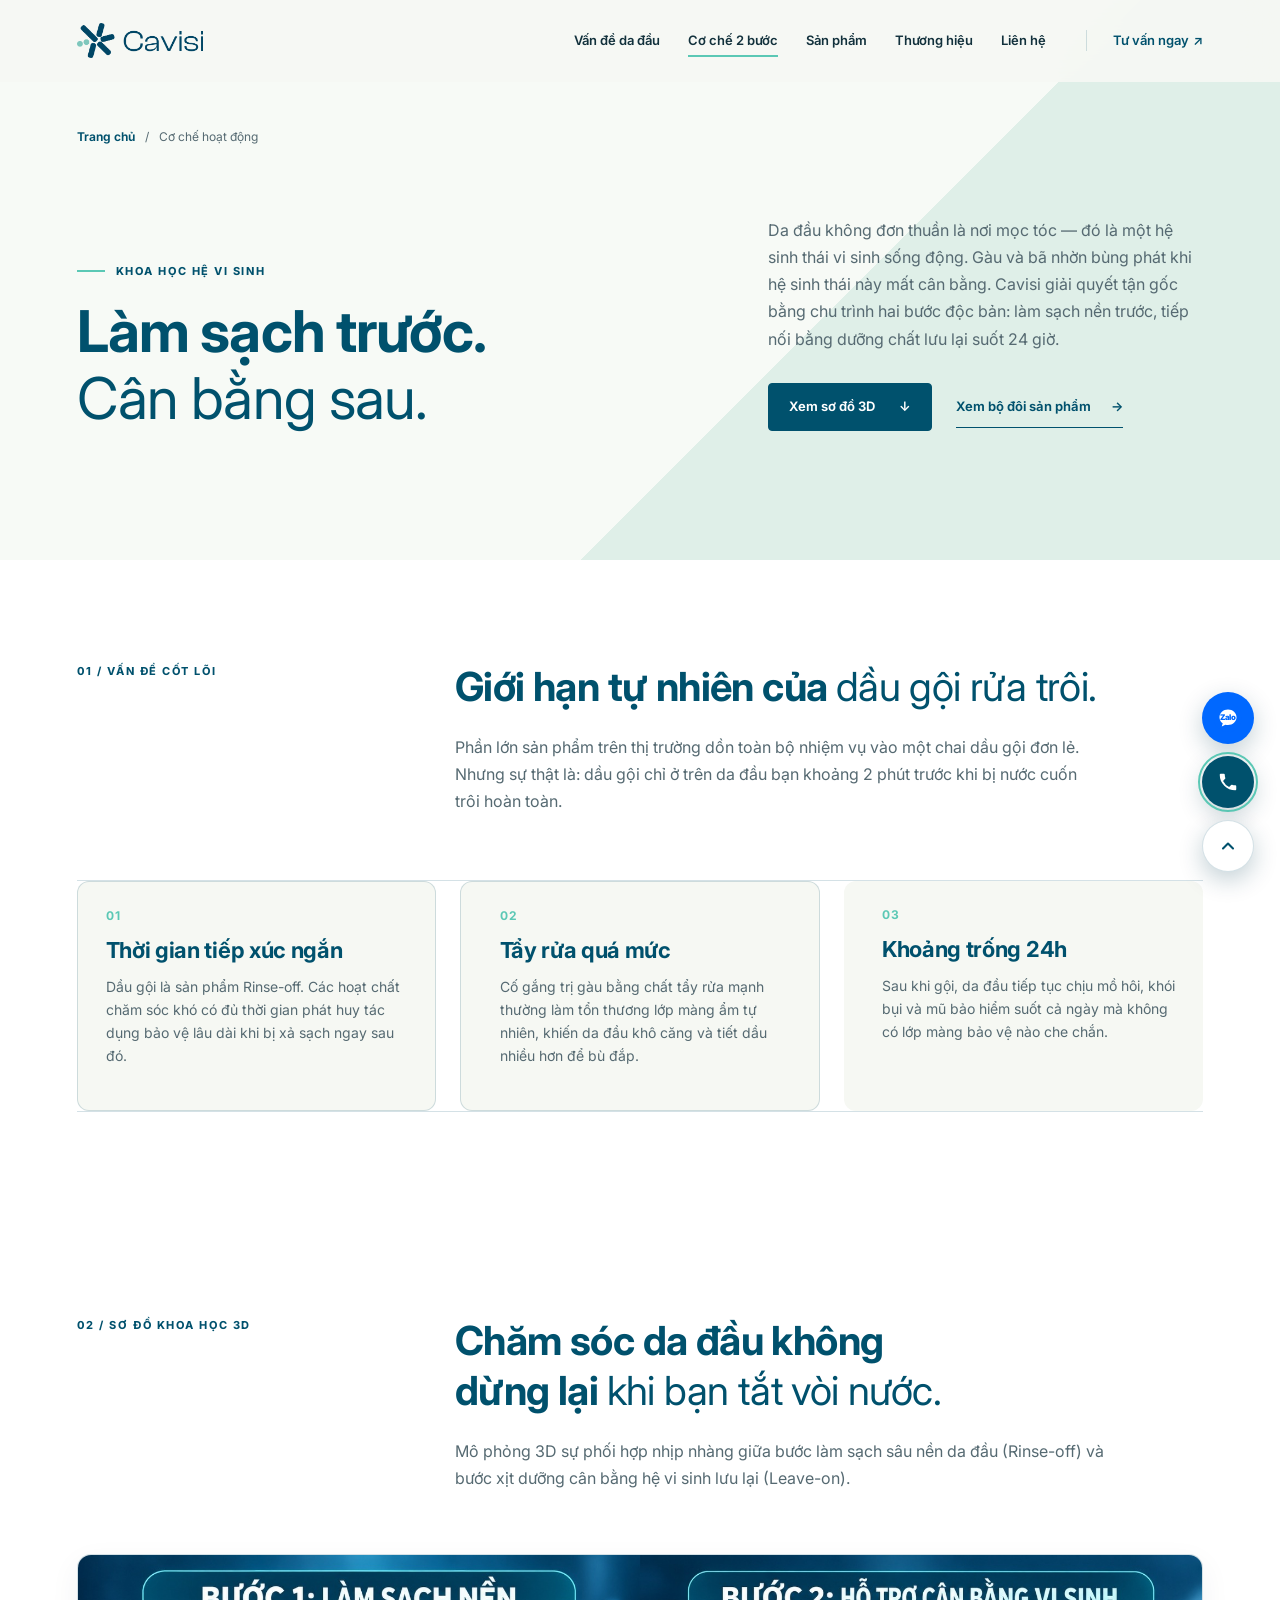
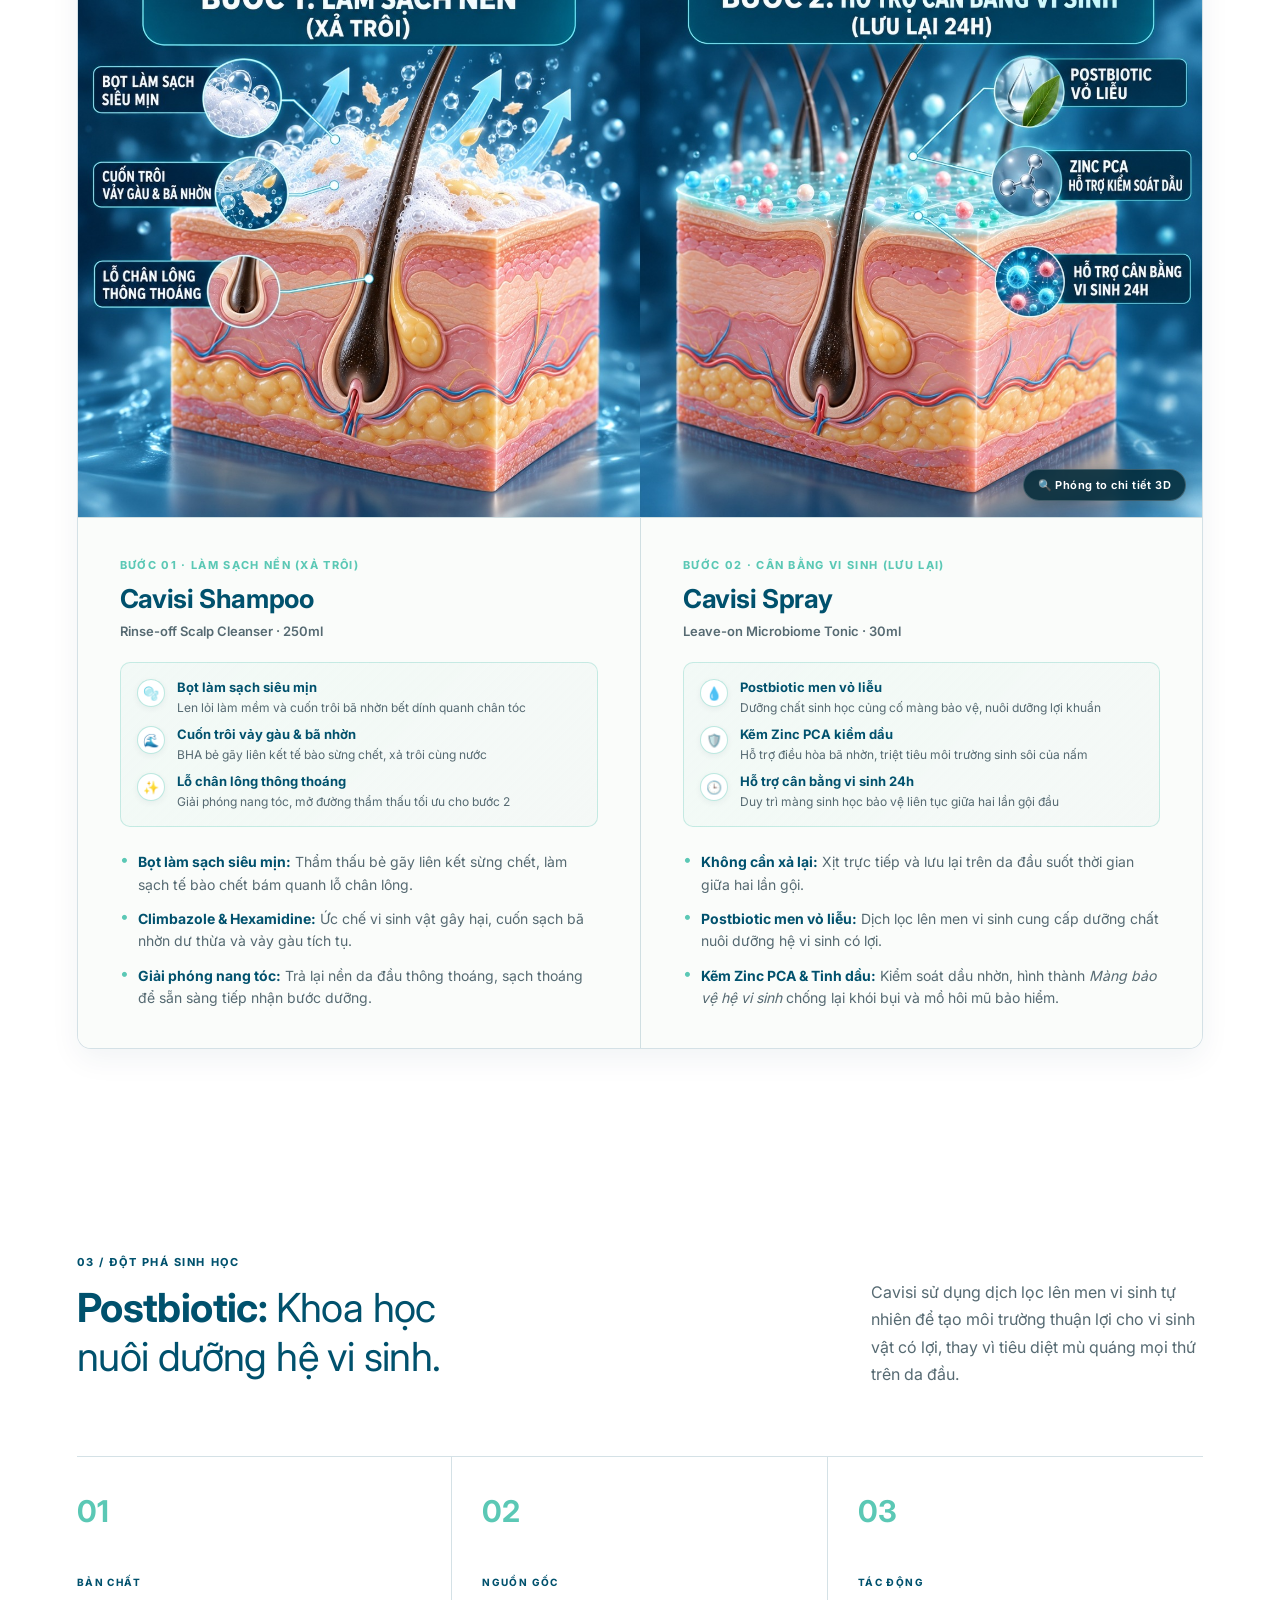
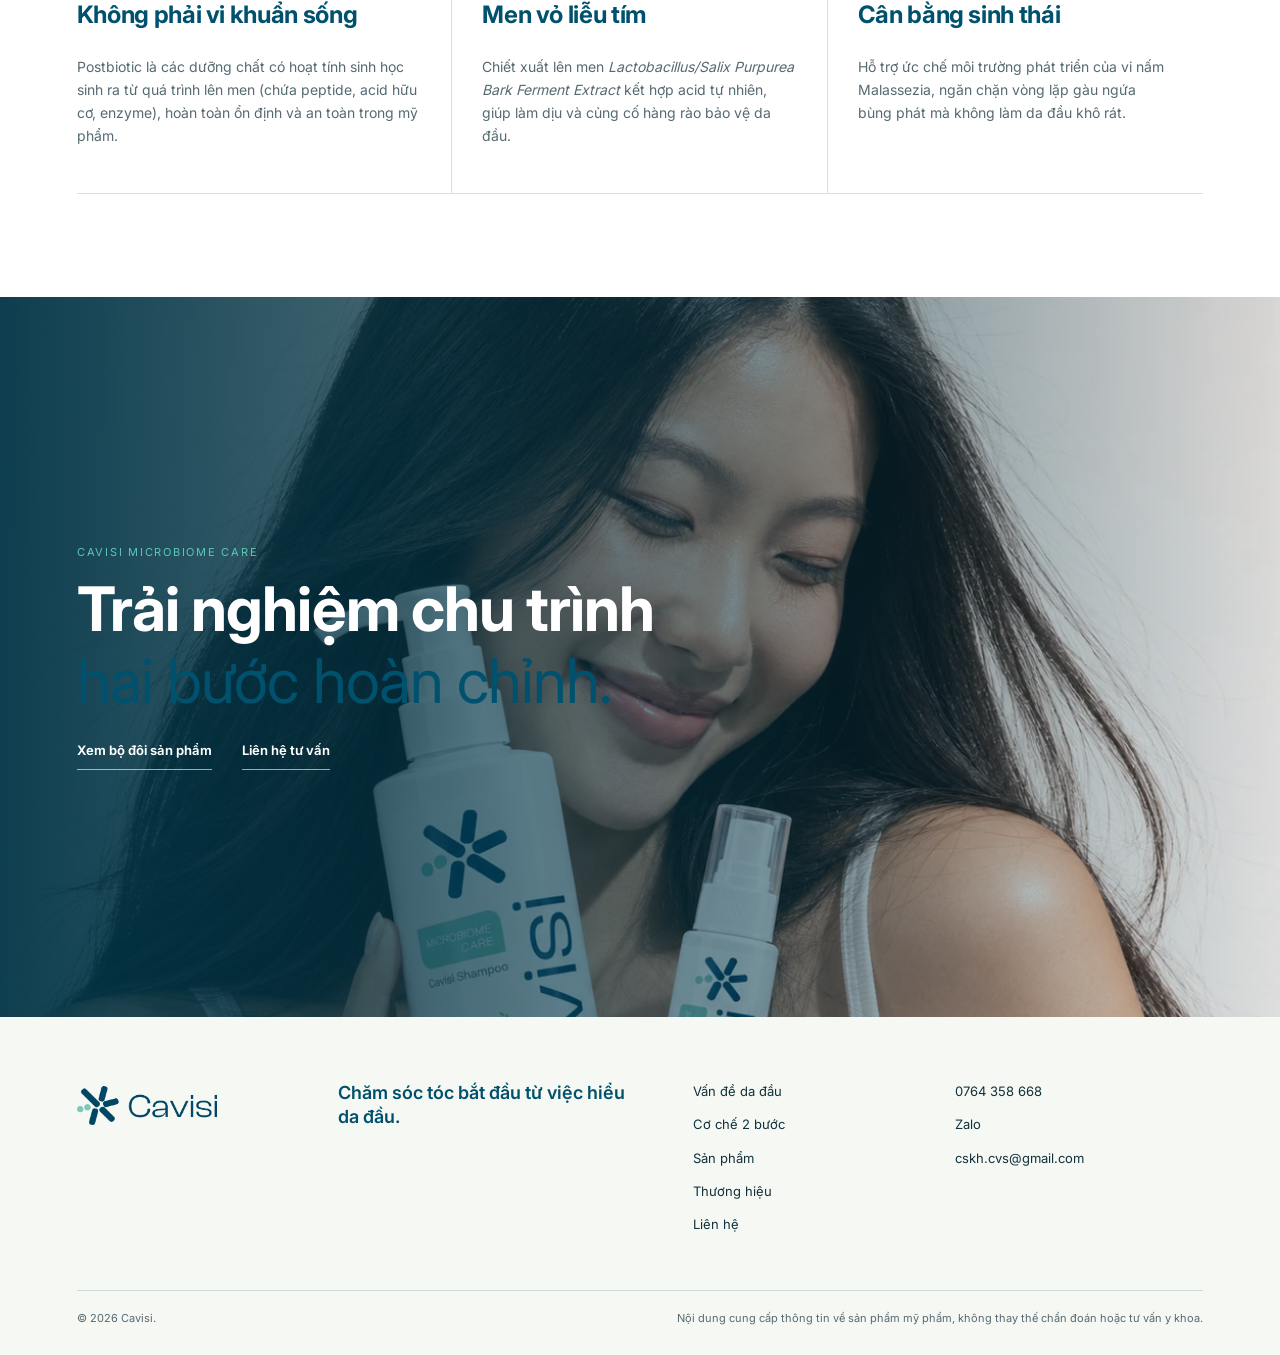
==== commit daa75f41: "feat: toi uu anh co che 3D vuong 1:1, thu gon layout mobile va tich hop lightbox zoom HD" ====
--- a/_web/co-che/index.html
+++ b/_web/co-che/index.html
@@ -101,17 +101,44 @@
       </div>
 
       <div class="mechanism-stage reveal">
-        <div class="mechanism-visual">
-          <img src="../assets/mechanism/mechanism-two-step.jpg" alt="Sơ đồ 3D y khoa cơ chế 2 bước Cavisi: Bước 1 Làm sạch nền (Xả trôi) và Bước 2 Cân bằng vi sinh (Lưu lại 24h)" width="2048" height="576" loading="lazy">
+        <div class="mechanism-visual" data-zoom-src="../assets/mechanism/mechanism-two-step.jpg" data-zoom-caption="Sơ đồ 3D y khoa cơ chế 2 bước Cavisi: Bước 1 Làm sạch nền (Xả trôi) và Bước 2 Cân bằng vi sinh (Lưu lại 24h)">
+          <img src="../assets/mechanism/mechanism-two-step.jpg" alt="Sơ đồ 3D y khoa cơ chế 2 bước Cavisi: Bước 1 Làm sạch nền (Xả trôi) và Bước 2 Cân bằng vi sinh (Lưu lại 24h)" width="2048" height="1024" loading="lazy">
+          <span class="zoom-hint">🔍 Phóng to chi tiết 3D</span>
         </div>
         <div class="mechanism-columns">
           <div class="mechanism-step step-one">
-            <div class="mechanism-step-visual">
-              <img src="../assets/mechanism/mechanism-step-1.jpg" alt="Sơ đồ 3D Bước 1: Làm sạch nền (Xả trôi)" width="1024" height="576" loading="lazy">
+            <div class="mechanism-step-visual" data-zoom-src="../assets/mechanism/mechanism-step-1.jpg" data-zoom-caption="Sơ đồ 3D Bước 1: Làm sạch nền (Xả trôi) - Cavisi Shampoo">
+              <img src="../assets/mechanism/mechanism-step-1.jpg" alt="Sơ đồ 3D Bước 1: Làm sạch nền (Xả trôi)" width="1024" height="1024" loading="lazy">
+              <span class="zoom-hint">🔍 Chạm phóng to HD</span>
             </div>
             <div class="step-num">BƯỚC 01 · LÀM SẠCH NỀN (XẢ TRÔI)</div>
             <h3>Cavisi Shampoo</h3>
             <p class="step-role">Rinse-off Scalp Cleanser · 250ml</p>
+
+            <div class="mechanism-micro-points">
+              <div class="micro-point">
+                <span class="micro-icon">🫧</span>
+                <div class="micro-info">
+                  <strong>Bọt làm sạch siêu mịn</strong>
+                  <span>Len lỏi làm mềm và cuốn trôi bã nhờn bết dính quanh chân tóc</span>
+                </div>
+              </div>
+              <div class="micro-point">
+                <span class="micro-icon">🌊</span>
+                <div class="micro-info">
+                  <strong>Cuốn trôi vảy gàu & bã nhờn</strong>
+                  <span>BHA bẻ gãy liên kết tế bào sừng chết, xả trôi cùng nước</span>
+                </div>
+              </div>
+              <div class="micro-point">
+                <span class="micro-icon">✨</span>
+                <div class="micro-info">
+                  <strong>Lỗ chân lông thông thoáng</strong>
+                  <span>Giải phóng nang tóc, mở đường thẩm thấu tối ưu cho bước 2</span>
+                </div>
+              </div>
+            </div>
+
             <ul class="step-features">
               <li><strong>Bọt làm sạch siêu mịn:</strong> Thẩm thấu bẻ gãy liên kết sừng chết, làm sạch tế bào chết bám quanh lỗ chân lông.</li>
               <li><strong>Climbazole &amp; Hexamidine:</strong> Ức chế vi sinh vật gây hại, cuốn sạch bã nhờn dư thừa và vảy gàu tích tụ.</li>
@@ -120,12 +147,38 @@
           </div>
 
           <div class="mechanism-step step-two">
-            <div class="mechanism-step-visual">
-              <img src="../assets/mechanism/mechanism-step-2.jpg" alt="Sơ đồ 3D Bước 2: Hỗ trợ cân bằng vi sinh (Lưu lại 24h)" width="1024" height="576" loading="lazy">
+            <div class="mechanism-step-visual" data-zoom-src="../assets/mechanism/mechanism-step-2.jpg" data-zoom-caption="Sơ đồ 3D Bước 2: Hỗ trợ cân bằng vi sinh (Lưu lại 24h) - Cavisi Spray">
+              <img src="../assets/mechanism/mechanism-step-2.jpg" alt="Sơ đồ 3D Bước 2: Hỗ trợ cân bằng vi sinh (Lưu lại 24h)" width="1024" height="1024" loading="lazy">
+              <span class="zoom-hint">🔍 Chạm phóng to HD</span>
             </div>
             <div class="step-num">BƯỚC 02 · CÂN BẰNG VI SINH (LƯU LẠI)</div>
             <h3>Cavisi Spray</h3>
             <p class="step-role">Leave-on Microbiome Tonic · 30ml</p>
+
+            <div class="mechanism-micro-points">
+              <div class="micro-point">
+                <span class="micro-icon">💧</span>
+                <div class="micro-info">
+                  <strong>Postbiotic men vỏ liễu</strong>
+                  <span>Dưỡng chất sinh học củng cố màng bảo vệ, nuôi dưỡng lợi khuẩn</span>
+                </div>
+              </div>
+              <div class="micro-point">
+                <span class="micro-icon">🛡️</span>
+                <div class="micro-info">
+                  <strong>Kẽm Zinc PCA kiềm dầu</strong>
+                  <span>Hỗ trợ điều hòa bã nhờn, triệt tiêu môi trường sinh sôi của nấm</span>
+                </div>
+              </div>
+              <div class="micro-point">
+                <span class="micro-icon">🕒</span>
+                <div class="micro-info">
+                  <strong>Hỗ trợ cân bằng vi sinh 24h</strong>
+                  <span>Duy trì màng sinh học bảo vệ liên tục giữa hai lần gội đầu</span>
+                </div>
+              </div>
+            </div>
+
             <ul class="step-features">
               <li><strong>Không cần xả lại:</strong> Xịt trực tiếp và lưu lại trên da đầu suốt thời gian giữa hai lần gội.</li>
               <li><strong>Postbiotic men vỏ liễu:</strong> Dịch lọc lên men vi sinh cung cấp dưỡng chất nuôi dưỡng hệ vi sinh có lợi.</li>
--- a/_web/styles.css
+++ b/_web/styles.css
@@ -160,16 +160,42 @@
 
 /* 03 / Khoa học & Cơ chế */
 .mechanism{background:#fff}
-.mechanism-stage{margin-top:46px;background:#fff;border:1px solid var(--line);border-radius:12px;overflow:hidden;box-shadow:0 10px 30px rgba(0,59,80,.06)}
-.mechanism-visual{position:relative;background:#032938;overflow:hidden}
-.mechanism-visual img{width:100%;height:auto;display:block}
-.mechanism-step-visual{display:none;margin-bottom:20px;border-radius:8px;overflow:hidden;border:1px solid var(--line);box-shadow:0 4px 14px rgba(0,59,80,.08)}
-.mechanism-step-visual img{width:100%;aspect-ratio:16/9;object-fit:cover;display:block}
+.mechanism-stage{margin-top:46px;background:#fff;border:1px solid var(--line);border-radius:14px;overflow:hidden;box-shadow:0 10px 30px rgba(0,59,80,.06)}
+.mechanism-visual{position:relative;background:#032938;overflow:hidden;cursor:pointer}
+.mechanism-visual img{width:100%;height:auto;display:block;transition:transform .4s ease}
+.mechanism-visual:hover img{transform:scale(1.015)}
+.mechanism-visual .zoom-hint{position:absolute;bottom:16px;right:16px;background:rgba(0,40,55,.85);backdrop-filter:blur(8px);color:#fff;font-size:11px;font-weight:650;letter-spacing:.04em;padding:6px 14px;border-radius:20px;display:flex;align-items:center;gap:6px;border:1px solid rgba(255,255,255,.2);box-shadow:0 4px 14px rgba(0,0,0,.2);pointer-events:none;transition:all .2s ease}
+
+.mechanism-step-visual{display:none;position:relative;margin-bottom:20px;border-radius:10px;overflow:hidden;border:1px solid var(--line);box-shadow:0 4px 14px rgba(0,59,80,.08);background:#032938;cursor:pointer}
+.mechanism-step-visual img{width:100%;aspect-ratio:1/1;object-fit:cover;display:block;transition:transform .35s ease}
+.mechanism-step-visual:hover img{transform:scale(1.02)}
+.mechanism-step-visual .zoom-hint{position:absolute;bottom:10px;right:10px;background:rgba(0,40,55,.88);backdrop-filter:blur(6px);color:#fff;font-size:10px;font-weight:700;letter-spacing:.04em;padding:5px 10px;border-radius:16px;display:flex;align-items:center;gap:5px;border:1px solid rgba(255,255,255,.25);box-shadow:0 3px 10px rgba(0,0,0,.25);pointer-events:none}
+
+/* Micro-points chi tiết cơ chế cho Mobile & Desktop */
+.mechanism-micro-points{display:grid;grid-template-columns:1fr;gap:10px;margin:20px 0 24px;padding:16px;background:linear-gradient(135deg,rgba(238,248,244,.7),rgba(244,248,246,.95));border:1px solid rgba(91,200,181,.3);border-radius:10px}
+.micro-point{display:flex;align-items:flex-start;gap:12px}
+.micro-icon{flex:0 0 28px;height:28px;border-radius:50%;background:#ffffff;border:1px solid rgba(91,200,181,.4);display:flex;align-items:center;justify-content:center;font-size:13px;box-shadow:0 2px 6px rgba(0,50,70,.06)}
+.micro-info{display:flex;flex-direction:column;gap:2px}
+.micro-info strong{font-size:13px;color:var(--blue);font-weight:700;line-height:1.35}
+.micro-info span{font-size:12px;color:var(--muted);line-height:1.45}
 
 @media(max-width:768px){
   .mechanism-visual{display:none}
-  .mechanism-step-visual{display:block}
-}
+  .mechanism-step-visual{display:block;width:100%;max-width:220px;margin:0 auto 16px auto;border-radius:12px;border:1px solid var(--line);box-shadow:0 4px 14px rgba(0,50,70,.08)}
+  .mechanism-step-visual img{aspect-ratio:1/1;width:100%;height:auto}
+  .mechanism-step-visual .zoom-hint{bottom:8px;right:8px;font-size:9px;padding:4px 8px}
+  .mechanism-micro-points{margin:14px 0 16px;padding:10px 12px;gap:8px;border-radius:8px}
+  .micro-point{gap:10px}
+  .micro-icon{flex:0 0 22px;height:22px;font-size:11px}
+  .micro-info strong{font-size:12px}
+  .micro-info span{font-size:11px}
+  .mechanism-step{padding:22px 18px !important}
+  .mechanism-step h3{font-size:21px}
+  .step-role{margin-bottom:12px;font-size:12px}
+  .step-features{gap:8px}
+  .step-features li{font-size:13px;line-height:1.5}
+}
+
 .mechanism-columns{display:grid;grid-template-columns:1fr 1fr;border-top:1px solid var(--line);background:#fafcfa}
 .mechanism-step{padding:38px 42px}
 .mechanism-step+.mechanism-step{border-left:1px solid var(--line)}
@@ -658,9 +684,9 @@
   .principle-card.has-media{padding:0}
   .principle-card span{font-size:12px;margin-bottom:4px}
   .principle-card h3,.responsibility-grid h3,.legend-card h3{margin:12px 0 6px}
-  .product-grid,.routine-grid,.compare-grid,.parting-pair,.problem-grid,.mechanism-columns,.contact-form-grid{grid-template-columns:1fr !important;gap:36px !important}
+  .product-grid,.routine-grid,.compare-grid,.parting-pair,.problem-grid,.contact-form-grid{grid-template-columns:1fr !important;gap:36px !important}
+  .mechanism-columns{grid-template-columns:1fr !important;gap:0 !important}
   .mechanism-step+.mechanism-step{border-left:0;border-top:1px solid var(--line)}
-  .mechanism-step{padding:26px 20px}
   .product-showcase{grid-template-columns:1fr !important;gap:32px !important}
   .product-showcase-visual{min-height:auto !important;padding:0 !important}
   .information-head{gap:8px}
@@ -702,7 +728,9 @@
   .status-badge{font-size:9px}
   .compare-content{padding:18px}
   .problem-body{padding:18px}
-  .mechanism-step h3{font-size:22px}
+  .mechanism-step-visual{max-width:200px}
+  .mechanism-step{padding:20px 16px !important}
+  .mechanism-step h3{font-size:20px}
 }
 
 @media(prefers-reduced-motion:reduce){
@@ -716,3 +744,21 @@
   .hero h1 em,.evidence-hero h1 em{display:inline}
   .hero-lead,.evidence-hero-copy>p{max-width:100%;overflow-wrap:anywhere}
 }
+
+/* Image Zoom Lightbox Modal */
+.image-modal{position:fixed;inset:0;z-index:9999;display:none;opacity:0;transition:opacity .25s ease;align-items:center;justify-content:center;padding:16px}
+.image-modal.active{display:flex;opacity:1}
+.image-modal-backdrop{position:absolute;inset:0;background:rgba(2,24,34,.92);backdrop-filter:blur(10px);-webkit-backdrop-filter:blur(10px);cursor:zoom-out}
+.image-modal-content{position:relative;z-index:2;max-width:min(1200px,96vw);max-height:92vh;display:flex;flex-direction:column;align-items:center;animation:modalScaleIn .25s cubic-bezier(.2,.9,.3,1)}
+.image-modal-figure{display:flex;flex-direction:column;align-items:center;width:100%}
+.image-modal-img{max-width:100%;max-height:80vh;object-fit:contain;border-radius:10px;box-shadow:0 24px 60px rgba(0,0,0,.5);border:1px solid rgba(255,255,255,.15)}
+.image-modal-caption{margin-top:14px;color:#fff;font-size:13px;font-weight:600;text-align:center;max-width:700px;line-height:1.5;background:rgba(0,40,55,.75);backdrop-filter:blur(6px);padding:8px 18px;border-radius:20px;border:1px solid rgba(255,255,255,.12)}
+.image-modal-close{position:absolute;top:-48px;right:0;width:40px;height:40px;border-radius:50%;background:rgba(255,255,255,.2);border:1px solid rgba(255,255,255,.3);color:#fff;font-size:24px;display:flex;align-items:center;justify-content:center;cursor:pointer;transition:all .2s ease;padding:0;line-height:1}
+.image-modal-close:hover{background:rgba(255,255,255,.9);color:var(--blue);transform:scale(1.08)}
+body.modal-open{overflow:hidden}
+
+@keyframes modalScaleIn{
+  from{transform:scale(.92);opacity:0}
+  to{transform:scale(1);opacity:1}
+}
+
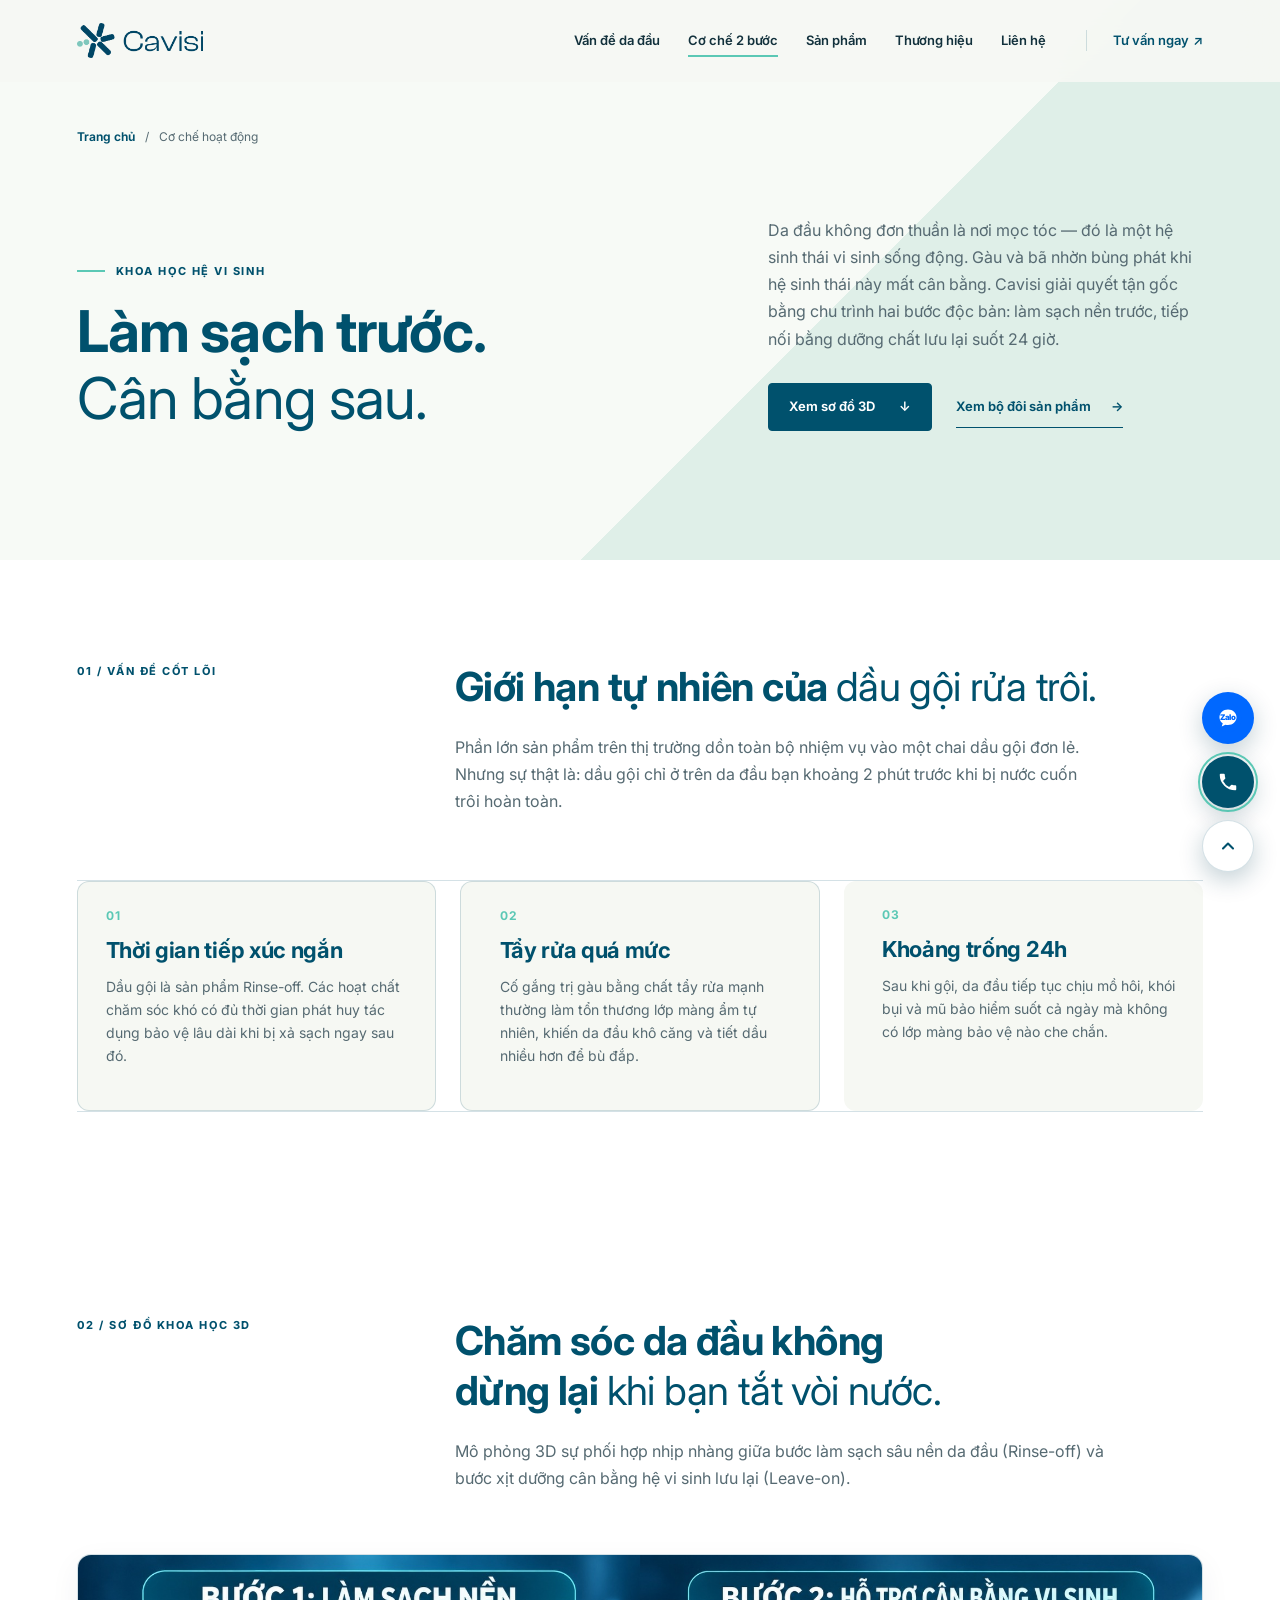
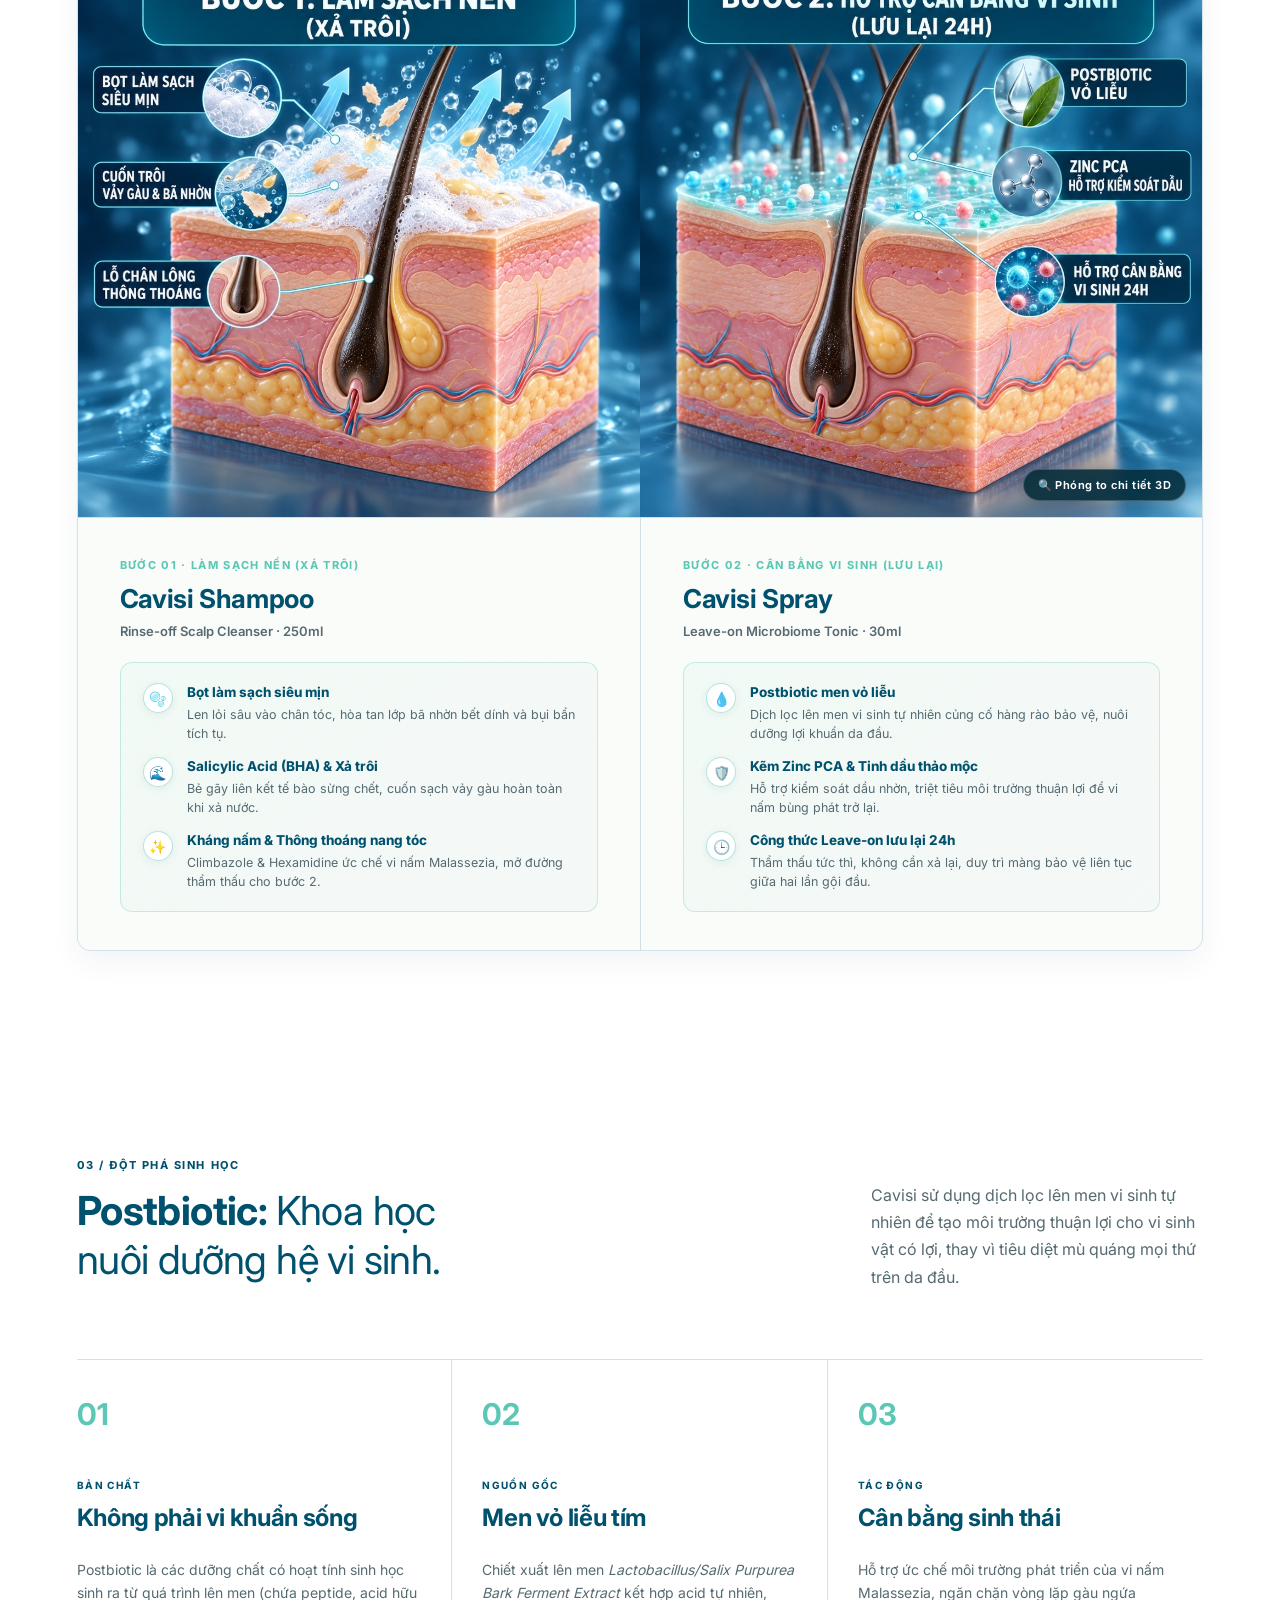
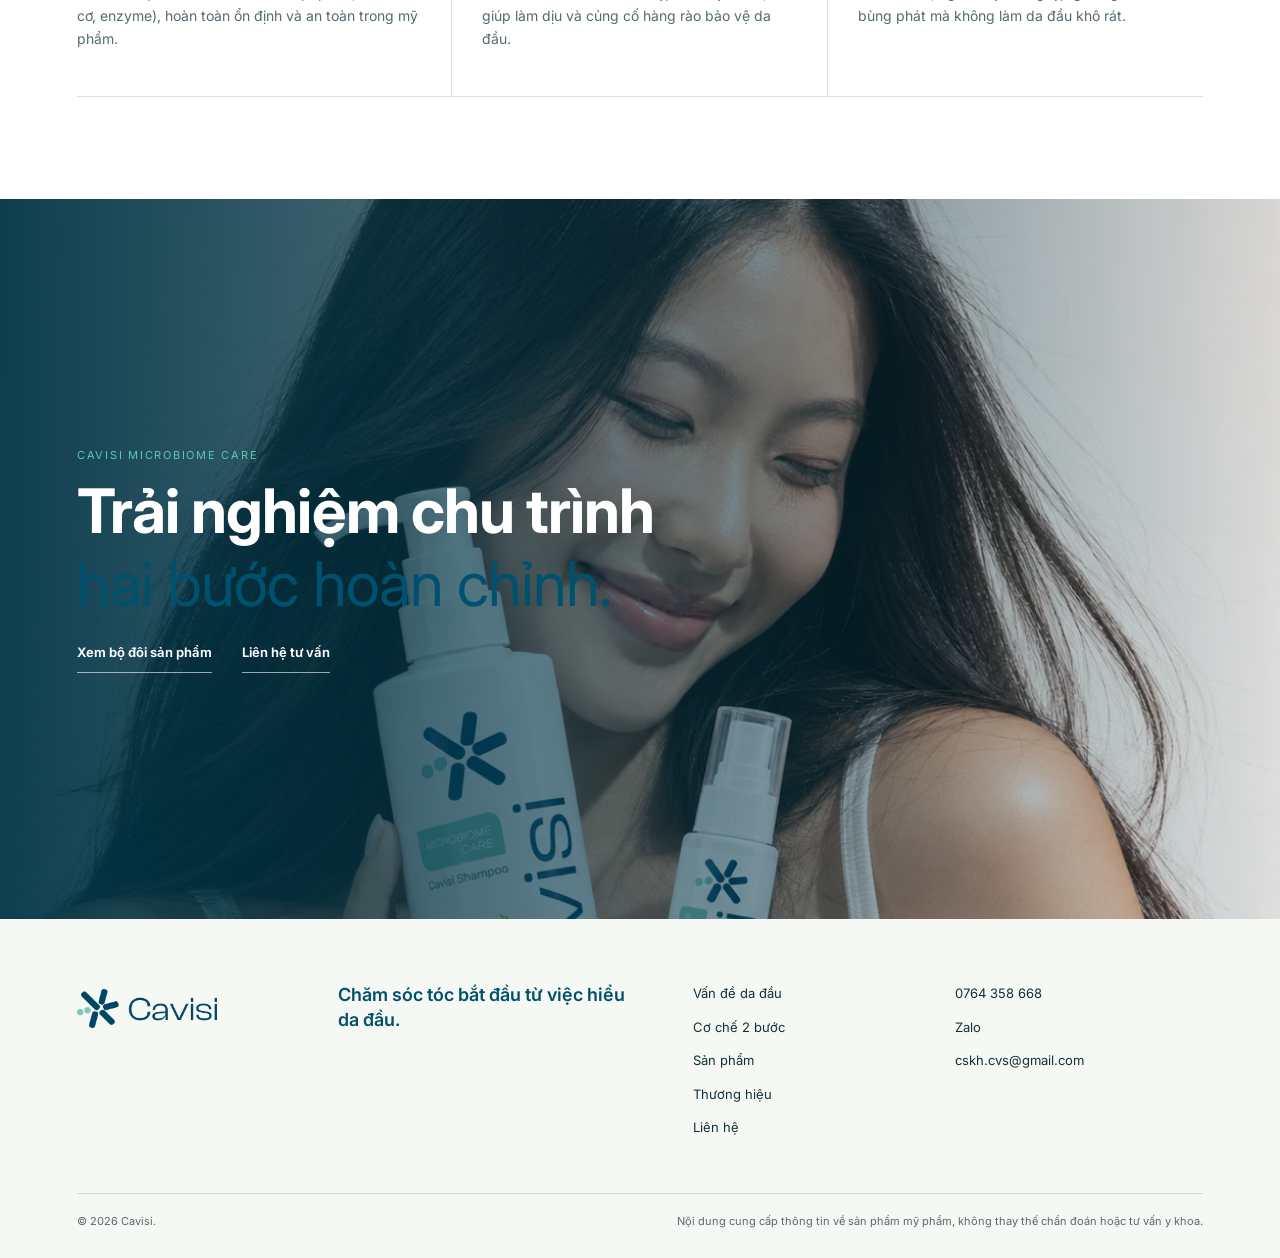
==== commit 40856802: "refactor: hop nhat mo ta co che buoc 1 va 2, loai bo trung lap noi dung va toi uu layout the" ====
--- a/_web/co-che/index.html
+++ b/_web/co-che/index.html
@@ -120,30 +120,24 @@
                 <span class="micro-icon">🫧</span>
                 <div class="micro-info">
                   <strong>Bọt làm sạch siêu mịn</strong>
-                  <span>Len lỏi làm mềm và cuốn trôi bã nhờn bết dính quanh chân tóc</span>
+                  <span>Len lỏi sâu vào chân tóc, hòa tan lớp bã nhờn bết dính và bụi bẩn tích tụ.</span>
                 </div>
               </div>
               <div class="micro-point">
                 <span class="micro-icon">🌊</span>
                 <div class="micro-info">
-                  <strong>Cuốn trôi vảy gàu & bã nhờn</strong>
-                  <span>BHA bẻ gãy liên kết tế bào sừng chết, xả trôi cùng nước</span>
+                  <strong>Salicylic Acid (BHA) & Xả trôi</strong>
+                  <span>Bẻ gãy liên kết tế bào sừng chết, cuốn sạch vảy gàu hoàn toàn khi xả nước.</span>
                 </div>
               </div>
               <div class="micro-point">
                 <span class="micro-icon">✨</span>
                 <div class="micro-info">
-                  <strong>Lỗ chân lông thông thoáng</strong>
-                  <span>Giải phóng nang tóc, mở đường thẩm thấu tối ưu cho bước 2</span>
-                </div>
-              </div>
-            </div>
-
-            <ul class="step-features">
-              <li><strong>Bọt làm sạch siêu mịn:</strong> Thẩm thấu bẻ gãy liên kết sừng chết, làm sạch tế bào chết bám quanh lỗ chân lông.</li>
-              <li><strong>Climbazole &amp; Hexamidine:</strong> Ức chế vi sinh vật gây hại, cuốn sạch bã nhờn dư thừa và vảy gàu tích tụ.</li>
-              <li><strong>Giải phóng nang tóc:</strong> Trả lại nền da đầu thông thoáng, sạch thoáng để sẵn sàng tiếp nhận bước dưỡng.</li>
-            </ul>
+                  <strong>Kháng nấm & Thông thoáng nang tóc</strong>
+                  <span>Climbazole &amp; Hexamidine ức chế vi nấm Malassezia, mở đường thẩm thấu cho bước 2.</span>
+                </div>
+              </div>
+            </div>
           </div>
 
           <div class="mechanism-step step-two">
@@ -160,30 +154,24 @@
                 <span class="micro-icon">💧</span>
                 <div class="micro-info">
                   <strong>Postbiotic men vỏ liễu</strong>
-                  <span>Dưỡng chất sinh học củng cố màng bảo vệ, nuôi dưỡng lợi khuẩn</span>
+                  <span>Dịch lọc lên men vi sinh tự nhiên củng cố hàng rào bảo vệ, nuôi dưỡng lợi khuẩn da đầu.</span>
                 </div>
               </div>
               <div class="micro-point">
                 <span class="micro-icon">🛡️</span>
                 <div class="micro-info">
-                  <strong>Kẽm Zinc PCA kiềm dầu</strong>
-                  <span>Hỗ trợ điều hòa bã nhờn, triệt tiêu môi trường sinh sôi của nấm</span>
+                  <strong>Kẽm Zinc PCA & Tinh dầu thảo mộc</strong>
+                  <span>Hỗ trợ kiểm soát dầu nhờn, triệt tiêu môi trường thuận lợi để vi nấm bùng phát trở lại.</span>
                 </div>
               </div>
               <div class="micro-point">
                 <span class="micro-icon">🕒</span>
                 <div class="micro-info">
-                  <strong>Hỗ trợ cân bằng vi sinh 24h</strong>
-                  <span>Duy trì màng sinh học bảo vệ liên tục giữa hai lần gội đầu</span>
-                </div>
-              </div>
-            </div>
-
-            <ul class="step-features">
-              <li><strong>Không cần xả lại:</strong> Xịt trực tiếp và lưu lại trên da đầu suốt thời gian giữa hai lần gội.</li>
-              <li><strong>Postbiotic men vỏ liễu:</strong> Dịch lọc lên men vi sinh cung cấp dưỡng chất nuôi dưỡng hệ vi sinh có lợi.</li>
-              <li><strong>Kẽm Zinc PCA &amp; Tinh dầu:</strong> Kiểm soát dầu nhờn, hình thành <em>Màng bảo vệ hệ vi sinh</em> chống lại khói bụi và mồ hôi mũ bảo hiểm.</li>
-            </ul>
+                  <strong>Công thức Leave-on lưu lại 24h</strong>
+                  <span>Thẩm thấu tức thì, không cần xả lại, duy trì màng bảo vệ liên tục giữa hai lần gội đầu.</span>
+                </div>
+              </div>
+            </div>
           </div>
         </div>
       </div>
--- a/_web/styles.css
+++ b/_web/styles.css
@@ -172,12 +172,12 @@
 .mechanism-step-visual .zoom-hint{position:absolute;bottom:10px;right:10px;background:rgba(0,40,55,.88);backdrop-filter:blur(6px);color:#fff;font-size:10px;font-weight:700;letter-spacing:.04em;padding:5px 10px;border-radius:16px;display:flex;align-items:center;gap:5px;border:1px solid rgba(255,255,255,.25);box-shadow:0 3px 10px rgba(0,0,0,.25);pointer-events:none}
 
 /* Micro-points chi tiết cơ chế cho Mobile & Desktop */
-.mechanism-micro-points{display:grid;grid-template-columns:1fr;gap:10px;margin:20px 0 24px;padding:16px;background:linear-gradient(135deg,rgba(238,248,244,.7),rgba(244,248,246,.95));border:1px solid rgba(91,200,181,.3);border-radius:10px}
-.micro-point{display:flex;align-items:flex-start;gap:12px}
-.micro-icon{flex:0 0 28px;height:28px;border-radius:50%;background:#ffffff;border:1px solid rgba(91,200,181,.4);display:flex;align-items:center;justify-content:center;font-size:13px;box-shadow:0 2px 6px rgba(0,50,70,.06)}
-.micro-info{display:flex;flex-direction:column;gap:2px}
-.micro-info strong{font-size:13px;color:var(--blue);font-weight:700;line-height:1.35}
-.micro-info span{font-size:12px;color:var(--muted);line-height:1.45}
+.mechanism-micro-points{display:grid;grid-template-columns:1fr;gap:14px;margin:20px 0 0;padding:20px 22px;background:linear-gradient(135deg,rgba(238,248,244,.75),rgba(244,248,246,.95));border:1px solid rgba(91,200,181,.3);border-radius:12px}
+.micro-point{display:flex;align-items:flex-start;gap:14px}
+.micro-icon{flex:0 0 30px;height:30px;border-radius:50%;background:#ffffff;border:1px solid rgba(91,200,181,.45);display:flex;align-items:center;justify-content:center;font-size:14px;box-shadow:0 2px 8px rgba(0,50,70,.07)}
+.micro-info{display:flex;flex-direction:column;gap:3px}
+.micro-info strong{font-size:13.5px;color:var(--blue);font-weight:750;line-height:1.35}
+.micro-info span{font-size:12.5px;color:var(--muted);line-height:1.55}
 
 @media(max-width:768px){
   .mechanism-visual{display:none}
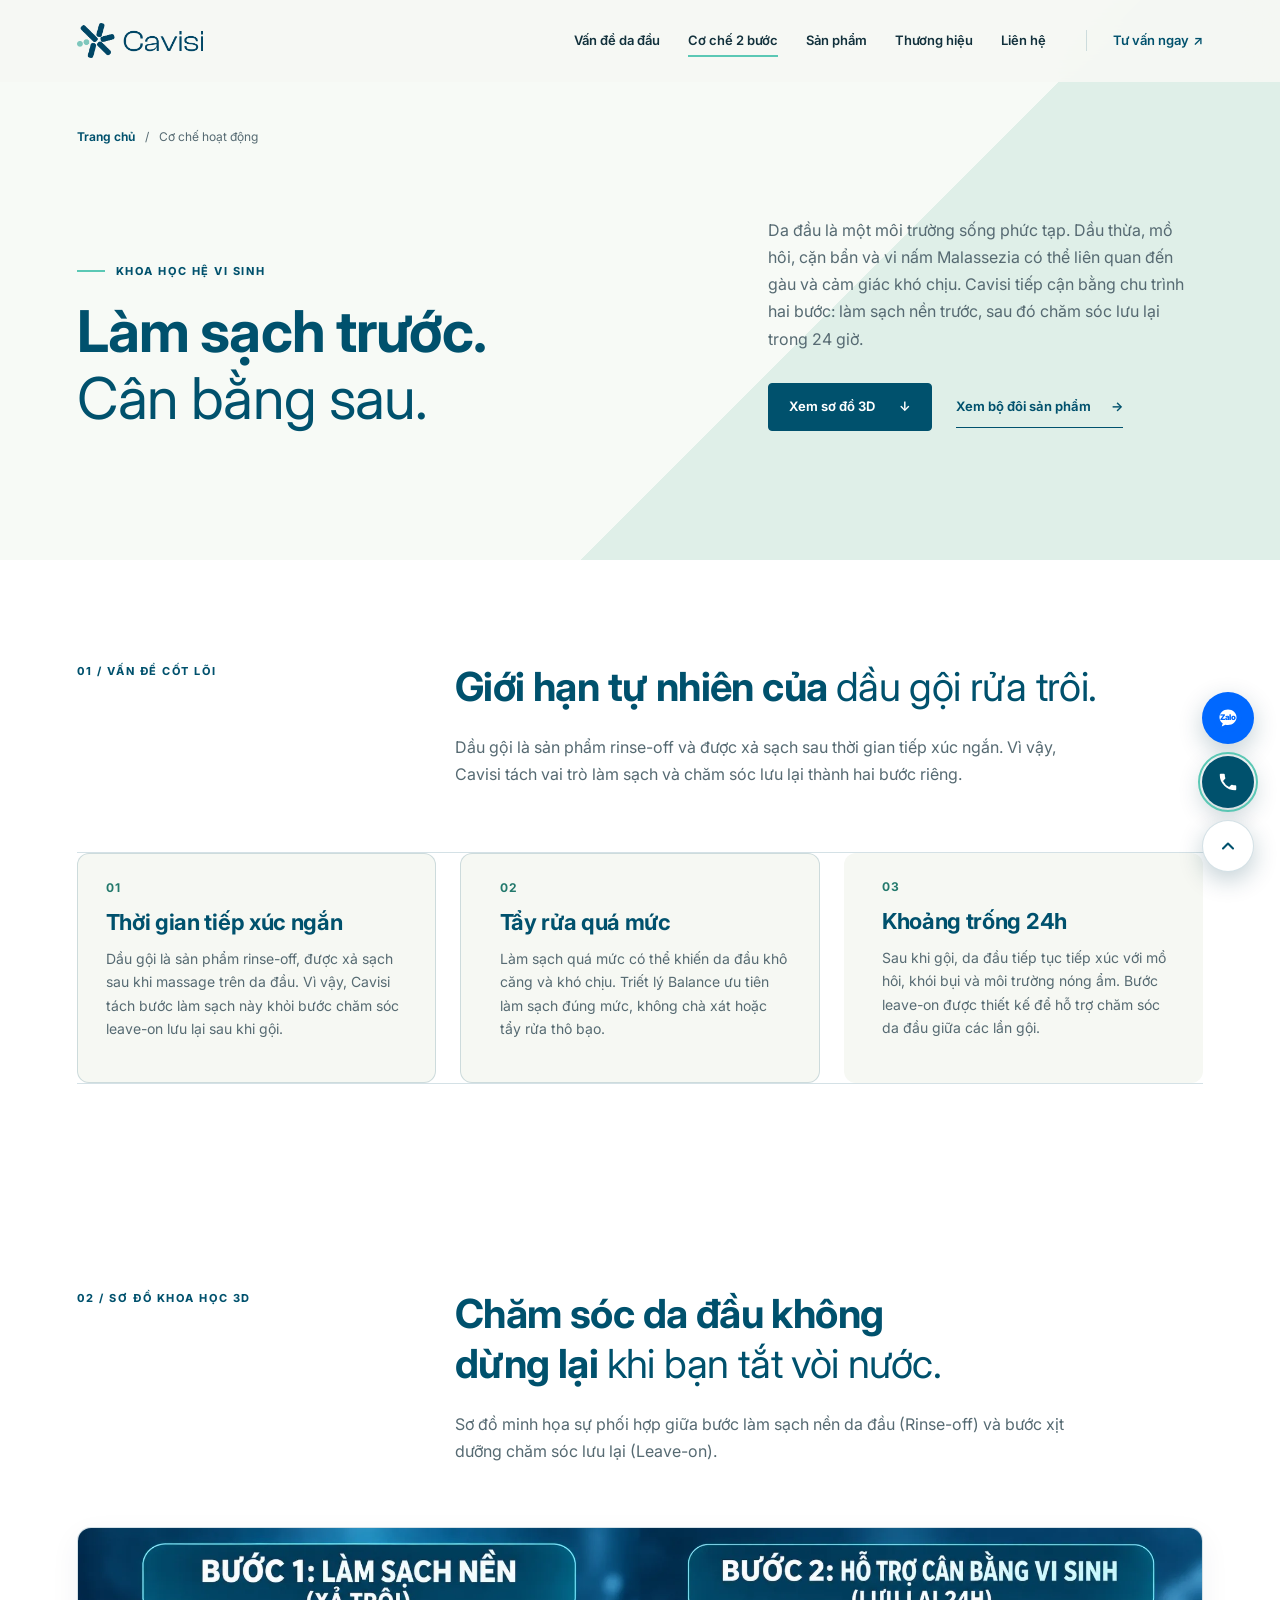
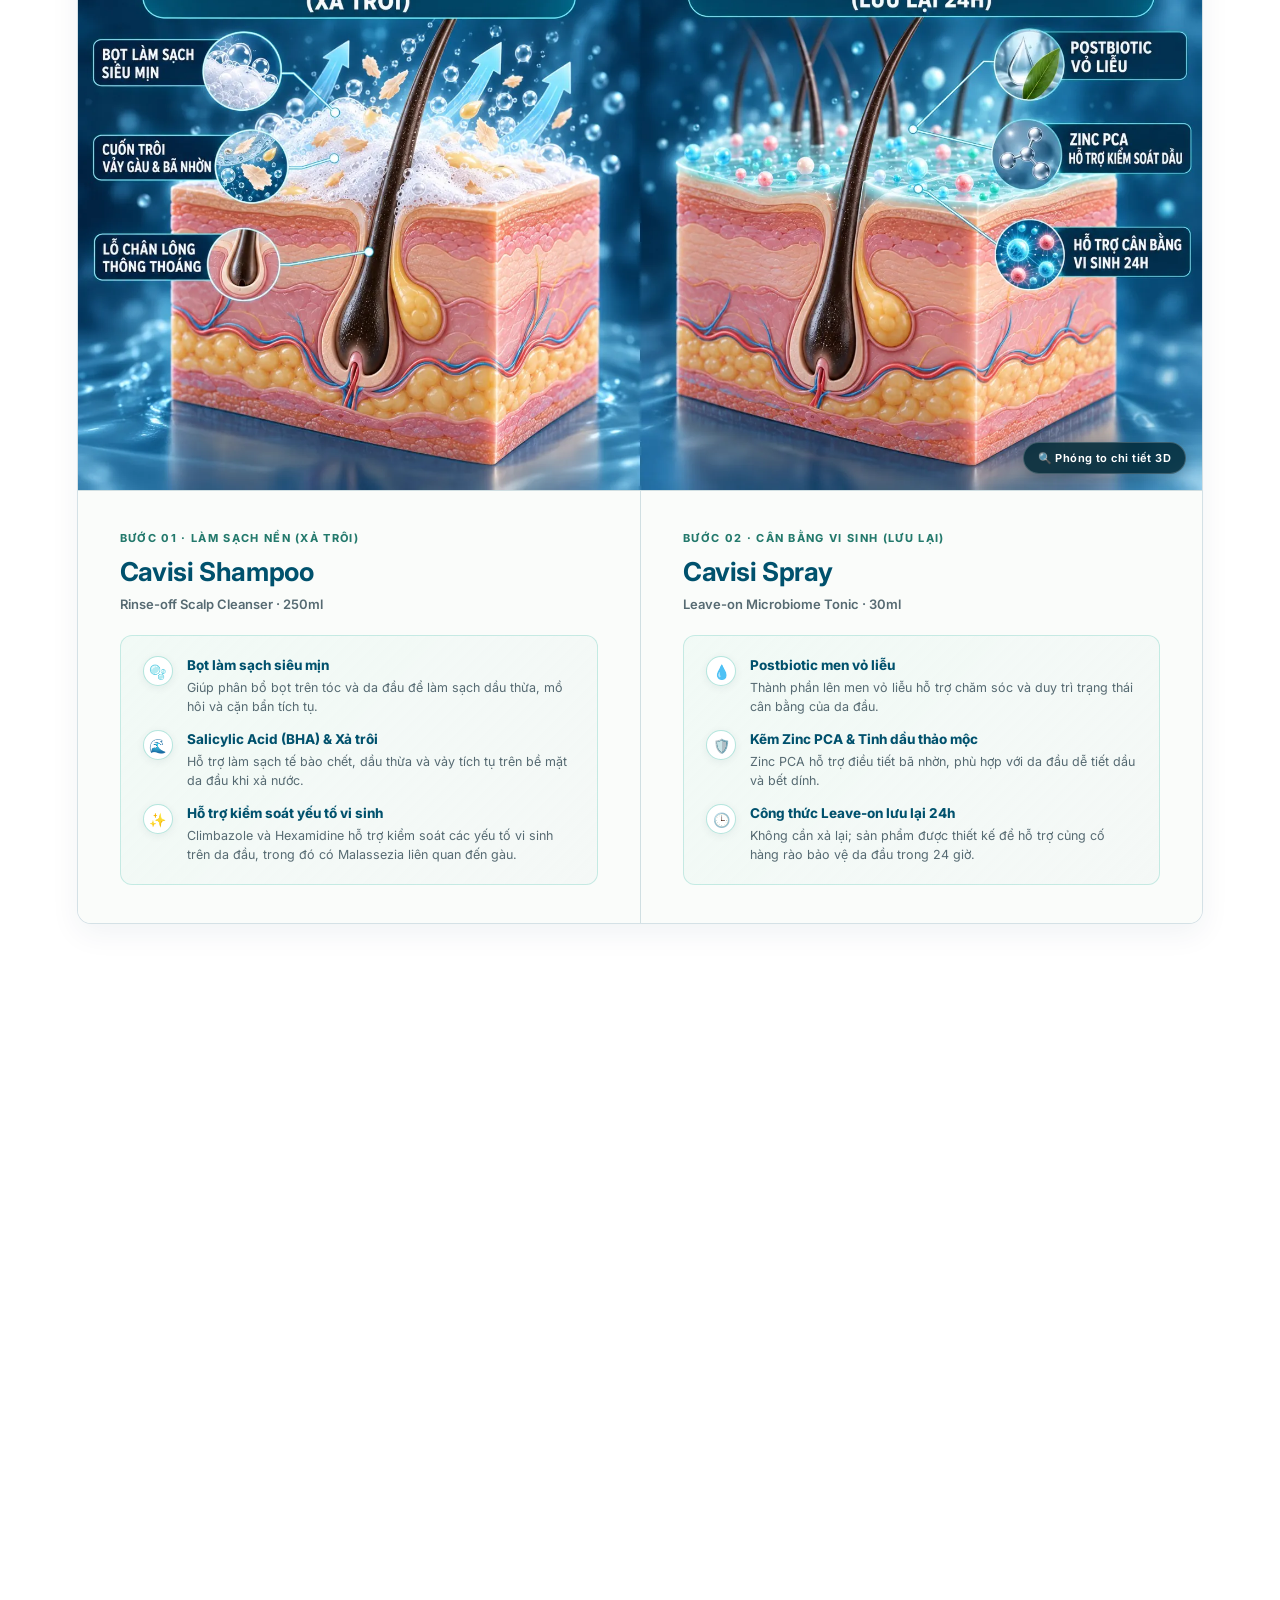
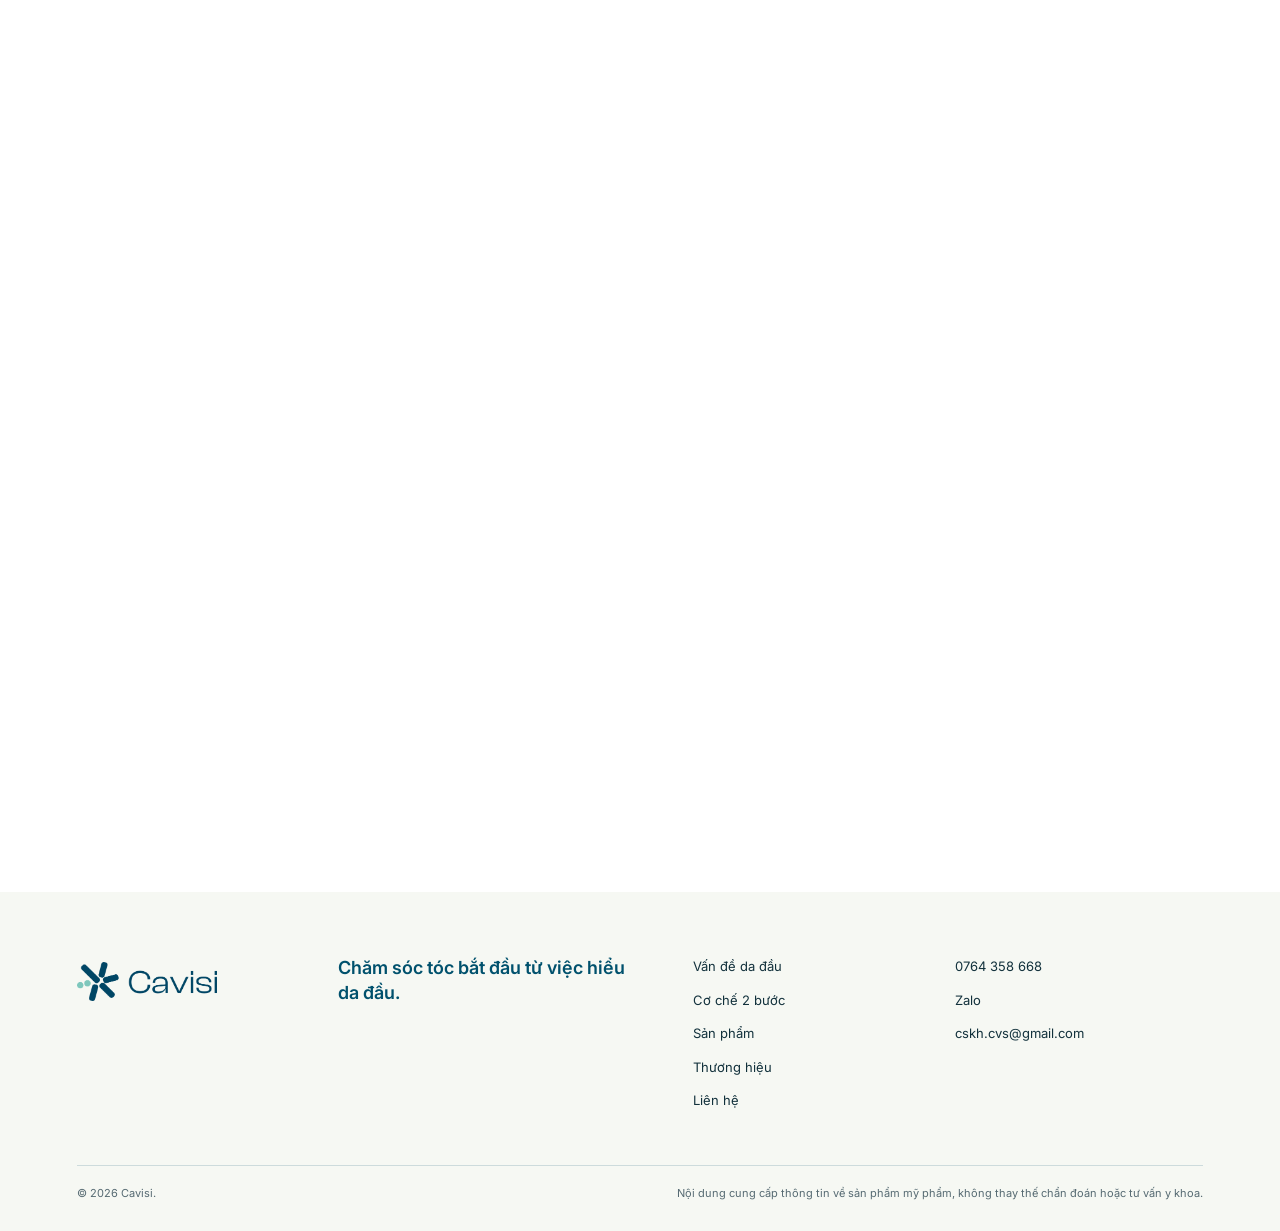
==== commit f45ba7b6: "feat: hoan thien SEO va AI search cho website" ====
--- a/_web/co-che/index.html
+++ b/_web/co-che/index.html
@@ -3,8 +3,8 @@
 <head>
   <meta charset="utf-8">
   <meta name="viewport" content="width=device-width, initial-scale=1">
-  <title>Cơ chế 2 bước khoa học | Cavisi Scalp Microbiome Care</title>
-  <meta name="description" content="Tìm hiểu cơ chế 2 bước độc quyền: Làm sạch nền bằng Shampoo (Rinse-off) và Duy trì cân bằng hệ vi sinh suốt 24h với Spray Postbiotic men vỏ liễu (Leave-on).">
+  <title>Cơ chế chăm sóc da đầu 2 bước Scalp-First | Cavisi</title>
+  <meta name="description" content="Tìm hiểu cơ chế Scalp-First Care: Shampoo làm sạch nền, sau đó Spray leave-on hỗ trợ cân bằng và củng cố hàng rào bảo vệ da đầu trong 24 giờ.">
   <link rel="canonical" href="https://cavisi.vn/co-che/">
   <link rel="icon" type="image/svg+xml" href="../assets/favicon.svg">
   <link rel="icon" type="image/png" sizes="32x32" href="../assets/favicon-32x32.png">
@@ -14,20 +14,61 @@
   <!-- Open Graph / Facebook / Zalo -->
   <meta property="og:type" content="article">
   <meta property="og:url" content="https://cavisi.vn/co-che/">
-  <meta property="og:title" content="Cơ chế 2 bước khoa học | Cavisi Scalp Microbiome Care">
+  <meta property="og:title" content="Cơ chế chăm sóc da đầu 2 bước | Cavisi">
   <meta property="og:description" content="Chăm sóc da đầu không dừng lại khi tắt vòi nước. Khám phá cơ chế phối hợp Rinse-off & Leave-on.">
-  <meta property="og:image" content="https://cavisi.vn/assets/mechanism/mechanism-two-step.jpg">
+  <meta property="og:image" content="https://cavisi.vn/assets/mechanism/mechanism-two-step.webp">
   <meta property="og:locale" content="vi_VN">
   <meta property="og:site_name" content="Cavisi">
 
   <!-- Twitter / X -->
   <meta name="twitter:card" content="summary_large_image">
-  <meta name="twitter:title" content="Cơ chế 2 bước khoa học | Cavisi">
-  <meta name="twitter:description" content="Cơ chế 2 bước: Làm sạch nền da đầu (Rinse-off) và Cân bằng vi sinh 24h (Leave-on).">
-  <meta name="twitter:image" content="https://cavisi.vn/assets/mechanism/mechanism-two-step.jpg">
-
-  <link rel="preload" href="../assets/Inter-Variable.ttf" as="font" type="font/ttf" crossorigin>
+  <meta name="twitter:title" content="Cơ chế chăm sóc da đầu 2 bước | Cavisi">
+  <meta name="twitter:description" content="Shampoo làm sạch nền (rinse-off), sau đó Spray chăm sóc lưu lại và hỗ trợ hàng rào bảo vệ da đầu.">
+  <meta name="twitter:image" content="https://cavisi.vn/assets/mechanism/mechanism-two-step.webp">
+
+  <link rel="preload" href="../assets/Inter-Variable.woff2" as="font" type="font/woff2" crossorigin>
   <link rel="stylesheet" href="../styles.css">
+
+  <script type="application/ld+json">
+  {
+    "@context": "https://schema.org",
+    "@graph": [
+      {
+        "@type": "Organization",
+        "@id": "https://cavisi.vn/#organization",
+        "name": "Cavisi",
+        "url": "https://cavisi.vn/",
+        "logo": "https://cavisi.vn/assets/logo-primary.webp"
+      },
+      {
+        "@type": "WebSite",
+        "@id": "https://cavisi.vn/#website",
+        "url": "https://cavisi.vn/",
+        "name": "Cavisi",
+        "publisher": {"@id": "https://cavisi.vn/#organization"}
+      },
+      {
+        "@type": "WebPage",
+        "@id": "https://cavisi.vn/co-che/#webpage",
+        "url": "https://cavisi.vn/co-che/",
+        "name": "Cơ chế chăm sóc da đầu 2 bước Scalp-First | Cavisi",
+        "description": "Giải thích chu trình Scalp-First Care gồm bước Shampoo làm sạch nền và bước Spray chăm sóc lưu lại.",
+        "isPartOf": {"@id": "https://cavisi.vn/#website"},
+        "about": {"@id": "https://cavisi.vn/#organization"},
+        "breadcrumb": {"@id": "https://cavisi.vn/co-che/#breadcrumb"},
+        "inLanguage": "vi-VN"
+      },
+      {
+        "@type": "BreadcrumbList",
+        "@id": "https://cavisi.vn/co-che/#breadcrumb",
+        "itemListElement": [
+          {"@type": "ListItem", "position": 1, "name": "Trang chủ", "item": "https://cavisi.vn/"},
+          {"@type": "ListItem", "position": 2, "name": "Cơ chế 2 bước", "item": "https://cavisi.vn/co-che/"}
+        ]
+      }
+    ]
+  }
+  </script>
 </head>
 <body class="mechanism-page">
   <a class="skip-link" href="#main">Đi đến nội dung chính</a>
@@ -53,7 +94,7 @@
           <h1>Làm sạch trước. <em>Cân bằng sau.</em></h1>
         </div>
         <div class="evidence-hero-copy reveal delay-1">
-          <p>Da đầu không đơn thuần là nơi mọc tóc — đó là một hệ sinh thái vi sinh sống động. Gàu và bã nhờn bùng phát khi hệ sinh thái này mất cân bằng. Cavisi giải quyết tận gốc bằng chu trình hai bước độc bản: làm sạch nền trước, tiếp nối bằng dưỡng chất lưu lại suốt 24 giờ.</p>
+          <p>Da đầu là một môi trường sống phức tạp. Dầu thừa, mồ hôi, cặn bẩn và vi nấm Malassezia có thể liên quan đến gàu và cảm giác khó chịu. Cavisi tiếp cận bằng chu trình hai bước: làm sạch nền trước, sau đó chăm sóc lưu lại trong 24 giờ.</p>
           <div>
             <a class="button" href="#so-do-co-che">Xem sơ đồ 3D <span aria-hidden="true">↓</span></a>
             <a class="text-link" href="../san-pham/">Xem bộ đôi sản phẩm <span aria-hidden="true">→</span></a>
@@ -68,24 +109,24 @@
         <p class="section-kicker reveal">01 / Vấn đề cốt lõi</p>
         <div>
           <h2 class="reveal">Giới hạn tự nhiên của <em>dầu gội rửa trôi.</em></h2>
-          <p class="section-lead reveal">Phần lớn sản phẩm trên thị trường dồn toàn bộ nhiệm vụ vào một chai dầu gội đơn lẻ. Nhưng sự thật là: dầu gội chỉ ở trên da đầu bạn khoảng 2 phút trước khi bị nước cuốn trôi hoàn toàn.</p>
+          <p class="section-lead reveal">Dầu gội là sản phẩm rinse-off và được xả sạch sau thời gian tiếp xúc ngắn. Vì vậy, Cavisi tách vai trò làm sạch và chăm sóc lưu lại thành hai bước riêng.</p>
         </div>
       </div>
       <div class="principle-grid">
         <article class="principle-card reveal">
           <span>01</span>
           <h3>Thời gian tiếp xúc ngắn</h3>
-          <p>Dầu gội là sản phẩm Rinse-off. Các hoạt chất chăm sóc khó có đủ thời gian phát huy tác dụng bảo vệ lâu dài khi bị xả sạch ngay sau đó.</p>
+          <p>Dầu gội là sản phẩm rinse-off, được xả sạch sau khi massage trên da đầu. Vì vậy, Cavisi tách bước làm sạch này khỏi bước chăm sóc leave-on lưu lại sau khi gội.</p>
         </article>
         <article class="principle-card reveal delay-1">
           <span>02</span>
           <h3>Tẩy rửa quá mức</h3>
-          <p>Cố gắng trị gàu bằng chất tẩy rửa mạnh thường làm tổn thương lớp màng ẩm tự nhiên, khiến da đầu khô căng và tiết dầu nhiều hơn để bù đắp.</p>
+          <p>Làm sạch quá mức có thể khiến da đầu khô căng và khó chịu. Triết lý Balance ưu tiên làm sạch đúng mức, không chà xát hoặc tẩy rửa thô bạo.</p>
         </article>
         <article class="principle-card reveal delay-2">
           <span>03</span>
           <h3>Khoảng trống 24h</h3>
-          <p>Sau khi gội, da đầu tiếp tục chịu mồ hôi, khói bụi và mũ bảo hiểm suốt cả ngày mà không có lớp màng bảo vệ nào che chắn.</p>
+          <p>Sau khi gội, da đầu tiếp tục tiếp xúc với mồ hôi, khói bụi và môi trường nóng ẩm. Bước leave-on được thiết kế để hỗ trợ chăm sóc da đầu giữa các lần gội.</p>
         </article>
       </div>
     </section>
@@ -96,19 +137,19 @@
         <p class="section-kicker reveal">02 / Sơ đồ khoa học 3D</p>
         <div>
           <h2 class="reveal">Chăm sóc da đầu không dừng lại <em>khi bạn tắt vòi nước.</em></h2>
-          <p class="section-lead reveal">Mô phỏng 3D sự phối hợp nhịp nhàng giữa bước làm sạch sâu nền da đầu (Rinse-off) và bước xịt dưỡng cân bằng hệ vi sinh lưu lại (Leave-on).</p>
+          <p class="section-lead reveal">Sơ đồ minh họa sự phối hợp giữa bước làm sạch nền da đầu (Rinse-off) và bước xịt dưỡng chăm sóc lưu lại (Leave-on).</p>
         </div>
       </div>
 
       <div class="mechanism-stage reveal">
-        <div class="mechanism-visual" data-zoom-src="../assets/mechanism/mechanism-two-step.jpg" data-zoom-caption="Sơ đồ 3D y khoa cơ chế 2 bước Cavisi: Bước 1 Làm sạch nền (Xả trôi) và Bước 2 Cân bằng vi sinh (Lưu lại 24h)">
-          <img src="../assets/mechanism/mechanism-two-step.jpg" alt="Sơ đồ 3D y khoa cơ chế 2 bước Cavisi: Bước 1 Làm sạch nền (Xả trôi) và Bước 2 Cân bằng vi sinh (Lưu lại 24h)" width="2048" height="1024" loading="lazy">
+        <div class="mechanism-visual" data-zoom-src="../assets/mechanism/mechanism-two-step.webp" data-zoom-caption="Sơ đồ minh họa chu trình 2 bước Cavisi: Bước 1 Làm sạch nền và Bước 2 Chăm sóc lưu lại trong 24 giờ">
+          <img src="../assets/mechanism/mechanism-two-step.webp" alt="Sơ đồ minh họa chu trình 2 bước Cavisi: làm sạch nền và chăm sóc leave-on trong 24 giờ" width="2048" height="1024" loading="lazy">
           <span class="zoom-hint">🔍 Phóng to chi tiết 3D</span>
         </div>
         <div class="mechanism-columns">
           <div class="mechanism-step step-one">
-            <div class="mechanism-step-visual" data-zoom-src="../assets/mechanism/mechanism-step-1.jpg" data-zoom-caption="Sơ đồ 3D Bước 1: Làm sạch nền (Xả trôi) - Cavisi Shampoo">
-              <img src="../assets/mechanism/mechanism-step-1.jpg" alt="Sơ đồ 3D Bước 1: Làm sạch nền (Xả trôi)" width="1024" height="1024" loading="lazy">
+            <div class="mechanism-step-visual" data-zoom-src="../assets/mechanism/mechanism-step-1.webp" data-zoom-caption="Sơ đồ 3D Bước 1: Làm sạch nền (Xả trôi) - Cavisi Shampoo">
+              <img src="../assets/mechanism/mechanism-step-1.webp" alt="Sơ đồ 3D Bước 1: Làm sạch nền (Xả trôi)" width="1024" height="1024" loading="lazy">
               <span class="zoom-hint">🔍 Chạm phóng to HD</span>
             </div>
             <div class="step-num">BƯỚC 01 · LÀM SẠCH NỀN (XẢ TRÔI)</div>
@@ -120,29 +161,29 @@
                 <span class="micro-icon">🫧</span>
                 <div class="micro-info">
                   <strong>Bọt làm sạch siêu mịn</strong>
-                  <span>Len lỏi sâu vào chân tóc, hòa tan lớp bã nhờn bết dính và bụi bẩn tích tụ.</span>
+                  <span>Giúp phân bổ bọt trên tóc và da đầu để làm sạch dầu thừa, mồ hôi và cặn bẩn tích tụ.</span>
                 </div>
               </div>
               <div class="micro-point">
                 <span class="micro-icon">🌊</span>
                 <div class="micro-info">
                   <strong>Salicylic Acid (BHA) & Xả trôi</strong>
-                  <span>Bẻ gãy liên kết tế bào sừng chết, cuốn sạch vảy gàu hoàn toàn khi xả nước.</span>
+                  <span>Hỗ trợ làm sạch tế bào chết, dầu thừa và vảy tích tụ trên bề mặt da đầu khi xả nước.</span>
                 </div>
               </div>
               <div class="micro-point">
                 <span class="micro-icon">✨</span>
                 <div class="micro-info">
-                  <strong>Kháng nấm & Thông thoáng nang tóc</strong>
-                  <span>Climbazole &amp; Hexamidine ức chế vi nấm Malassezia, mở đường thẩm thấu cho bước 2.</span>
+                  <strong>Hỗ trợ kiểm soát yếu tố vi sinh</strong>
+                  <span>Climbazole và Hexamidine hỗ trợ kiểm soát các yếu tố vi sinh trên da đầu, trong đó có Malassezia liên quan đến gàu.</span>
                 </div>
               </div>
             </div>
           </div>
 
           <div class="mechanism-step step-two">
-            <div class="mechanism-step-visual" data-zoom-src="../assets/mechanism/mechanism-step-2.jpg" data-zoom-caption="Sơ đồ 3D Bước 2: Hỗ trợ cân bằng vi sinh (Lưu lại 24h) - Cavisi Spray">
-              <img src="../assets/mechanism/mechanism-step-2.jpg" alt="Sơ đồ 3D Bước 2: Hỗ trợ cân bằng vi sinh (Lưu lại 24h)" width="1024" height="1024" loading="lazy">
+            <div class="mechanism-step-visual" data-zoom-src="../assets/mechanism/mechanism-step-2.webp" data-zoom-caption="Sơ đồ 3D Bước 2: Hỗ trợ cân bằng vi sinh (Lưu lại 24h) - Cavisi Spray">
+              <img src="../assets/mechanism/mechanism-step-2.webp" alt="Sơ đồ 3D Bước 2: Hỗ trợ cân bằng vi sinh (Lưu lại 24h)" width="1024" height="1024" loading="lazy">
               <span class="zoom-hint">🔍 Chạm phóng to HD</span>
             </div>
             <div class="step-num">BƯỚC 02 · CÂN BẰNG VI SINH (LƯU LẠI)</div>
@@ -154,21 +195,21 @@
                 <span class="micro-icon">💧</span>
                 <div class="micro-info">
                   <strong>Postbiotic men vỏ liễu</strong>
-                  <span>Dịch lọc lên men vi sinh tự nhiên củng cố hàng rào bảo vệ, nuôi dưỡng lợi khuẩn da đầu.</span>
+                  <span>Thành phần lên men vỏ liễu hỗ trợ chăm sóc và duy trì trạng thái cân bằng của da đầu.</span>
                 </div>
               </div>
               <div class="micro-point">
                 <span class="micro-icon">🛡️</span>
                 <div class="micro-info">
                   <strong>Kẽm Zinc PCA & Tinh dầu thảo mộc</strong>
-                  <span>Hỗ trợ kiểm soát dầu nhờn, triệt tiêu môi trường thuận lợi để vi nấm bùng phát trở lại.</span>
+                  <span>Zinc PCA hỗ trợ điều tiết bã nhờn, phù hợp với da đầu dễ tiết dầu và bết dính.</span>
                 </div>
               </div>
               <div class="micro-point">
                 <span class="micro-icon">🕒</span>
                 <div class="micro-info">
                   <strong>Công thức Leave-on lưu lại 24h</strong>
-                  <span>Thẩm thấu tức thì, không cần xả lại, duy trì màng bảo vệ liên tục giữa hai lần gội đầu.</span>
+                  <span>Không cần xả lại; sản phẩm được thiết kế để hỗ trợ củng cố hàng rào bảo vệ da đầu trong 24 giờ.</span>
                 </div>
               </div>
             </div>
@@ -182,35 +223,35 @@
       <div class="information-head">
         <div>
           <p class="section-kicker reveal">03 / Đột phá sinh học</p>
-          <h2 class="reveal">Postbiotic: <em>Khoa học nuôi dưỡng hệ vi sinh.</em></h2>
-        </div>
-        <p class="section-lead reveal">Cavisi sử dụng dịch lọc lên men vi sinh tự nhiên để tạo môi trường thuận lợi cho vi sinh vật có lợi, thay vì tiêu diệt mù quáng mọi thứ trên da đầu.</p>
+          <h2 class="reveal">Postbiotic: <em>Thành phần từ quá trình lên men.</em></h2>
+        </div>
+        <p class="section-lead reveal">Cavisi sử dụng Lactobacillus/Salix Purpurea Bark Ferment Extract như một thành phần trong định hướng chăm sóc và duy trì trạng thái cân bằng của da đầu.</p>
       </div>
       <div class="info-grid">
         <article class="info-card reveal">
           <span class="info-number">01</span>
           <p class="info-label">Bản chất</p>
           <h3>Không phải vi khuẩn sống</h3>
-          <p>Postbiotic là các dưỡng chất có hoạt tính sinh học sinh ra từ quá trình lên men (chứa peptide, acid hữu cơ, enzyme), hoàn toàn ổn định và an toàn trong mỹ phẩm.</p>
+          <p>Trong công thức Cavisi, thành phần được ghi theo tên INCI là <em>Lactobacillus/Salix Purpurea Bark Ferment Extract</em>. Đây không phải tuyên bố sản phẩm chứa vi khuẩn sống.</p>
         </article>
         <article class="info-card reveal delay-1">
           <span class="info-number">02</span>
           <p class="info-label">Nguồn gốc</p>
           <h3>Men vỏ liễu tím</h3>
-          <p>Chiết xuất lên men <em>Lactobacillus/Salix Purpurea Bark Ferment Extract</em> kết hợp acid tự nhiên, giúp làm dịu và củng cố hàng rào bảo vệ da đầu.</p>
+          <p>Thành phần <em>Lactobacillus/Salix Purpurea Bark Ferment Extract</em> được sử dụng trong định hướng hỗ trợ chăm sóc và duy trì hàng rào bảo vệ da đầu.</p>
         </article>
         <article class="info-card featured reveal delay-2">
           <span class="info-number">03</span>
           <p class="info-label">Tác động</p>
-          <h3>Cân bằng sinh thái</h3>
-          <p>Hỗ trợ ức chế môi trường phát triển của vi nấm Malassezia, ngăn chặn vòng lặp gàu ngứa bùng phát mà không làm da đầu khô rát.</p>
+          <h3>Chăm sóc cân bằng</h3>
+          <p>Kết hợp với Zinc PCA và các thành phần trong công thức để hỗ trợ chăm sóc da đầu dễ tiết dầu, bết dính và có vảy gàu.</p>
         </article>
       </div>
     </section>
 
     <!-- CTA Section -->
     <section class="brand-close">
-      <img src="../assets/cta-model.webp" alt="Bộ đôi Cavisi Microbiome Care" loading="lazy" decoding="async">
+      <img src="../assets/cta-model.webp" alt="Bộ đôi Cavisi Microbiome Care" loading="lazy" decoding="async" width="1254" height="1254">
       <div class="brand-close-overlay"></div>
       <div class="brand-close-copy reveal">
         <p>CAVISI MICROBIOME CARE</p>
--- a/_web/styles.css
+++ b/_web/styles.css
@@ -1,9 +1,10 @@
-@font-face{font-family:Inter;src:url("assets/Inter-Variable.ttf") format("truetype");font-weight:100 900;font-display:swap}
+@font-face{font-family:Inter;src:url("assets/Inter-Variable.woff2") format("woff2");font-weight:100 900;font-style:normal;font-display:swap}
 
 :root{
   --blue:#00516d;
   --deep:#003b50;
   --aqua:#5bc8b5;
+  --aqua-text:#23796c;
   --ink:#12313c;
   --muted:#566a72;
   --paper:#f6f8f3;
@@ -27,6 +28,7 @@
 }
 body.menu-open{overflow:hidden;touch-action:none}
 img{display:block;max-width:100%}
+main>section:not(.hero):not(.evidence-hero):not(.routine){content-visibility:auto;contain-intrinsic-size:auto 900px}
 a{color:inherit;text-decoration:none}
 button{font:inherit}
 
@@ -81,7 +83,7 @@
 .light-link{color:#fff;border-color:rgba(255,255,255,.55)}
 
 /* Hero (Home) */
-.hero{min-height:100svh;padding:calc(var(--header) + 36px) var(--pad) 44px;display:grid;grid-template-columns:minmax(0,1fr) minmax(400px,1.05fr);align-items:center;gap:5vw;position:relative;background:radial-gradient(circle at 82% 37%,rgba(91,200,181,.22),transparent 27%),linear-gradient(118deg,#f8faf5 0 55%,#dfefe8 55%)}
+.hero{min-height:100svh;padding:calc(var(--header) + 36px) var(--pad) 44px;display:grid;grid-template-columns:minmax(0,1fr) minmax(400px,1.05fr);align-items:center;gap:5vw;position:relative;overflow:hidden;background:radial-gradient(circle at 82% 37%,rgba(91,200,181,.22),transparent 27%),linear-gradient(118deg,#f8faf5 0 55%,#dfefe8 55%)}
 .hero-copy{max-width:770px;z-index:2}
 .hero h1{margin:22px 0 24px;text-wrap:balance}
 .hero-lead{font-size:16px;color:var(--muted);max-width:620px}
@@ -102,15 +104,15 @@
 
 /* 01 / Vấn đề da đầu */
 .scalp-problems{background:var(--paper)}
-.problem-grid{display:grid;grid-template-columns:repeat(4,1fr);gap:22px;margin-top:46px}
+.problem-grid{display:grid;grid-template-columns:repeat(5,1fr);gap:16px;margin-top:46px}
 .problem-card{background:#fff;border:1px solid var(--line);border-radius:6px;overflow:hidden;display:flex;flex-direction:column}
 .problem-media{position:relative;aspect-ratio:1/1;background:#eaf2ed;overflow:hidden}
 .problem-media img{width:100%;height:100%;object-fit:cover;transition:transform .4s cubic-bezier(.22,1,.36,1)}
 .problem-card:hover .problem-media img{transform:scale(1.04)}
-.problem-tag{position:absolute;top:12px;left:12px;background:rgba(0,43,58,.84);color:#fff;font-size:10px;font-weight:700;letter-spacing:.08em;text-transform:uppercase;padding:5px 9px;border-radius:4px;backdrop-filter:blur(6px)}
-.problem-body{padding:24px 22px;flex-grow:1}
-.problem-body h3{font-size:20px;color:var(--blue);margin:0 0 10px;line-height:1.28}
-.problem-body p{color:var(--muted);font-size:14px;line-height:1.6;margin:0}
+.problem-tag{position:absolute;top:10px;left:10px;background:rgba(0,43,58,.84);color:#fff;font-size:9.5px;font-weight:700;letter-spacing:.06em;text-transform:uppercase;padding:4px 8px;border-radius:4px;backdrop-filter:blur(6px)}
+.problem-body{padding:18px 16px 20px;flex-grow:1}
+.problem-body h3{font-size:18px;color:var(--blue);margin:0 0 8px;line-height:1.3}
+.problem-body p{color:var(--muted);font-size:13px;line-height:1.55;margin:0}
 
 /* 02 / Viewpoint */
 .viewpoint{background:#fff}
@@ -118,7 +120,7 @@
 .principle-card{min-height:230px;padding:28px 4vw 24px 0;border-right:1px solid var(--line)}
 .principle-card+article{padding-left:3vw}
 .principle-card:last-child{border:0}
-.principle-card span,.responsibility-grid span{display:block;font-family:Inter,-apple-system,sans-serif;font-size:clamp(28px,3.2vw,36px);font-weight:750;line-height:1;letter-spacing:-0.03em;color:var(--aqua);margin-bottom:6px}
+.principle-card span,.responsibility-grid span{display:block;font-family:Inter,-apple-system,sans-serif;font-size:clamp(28px,3.2vw,36px);font-weight:750;line-height:1;letter-spacing:-.03em;color:var(--aqua-text);margin-bottom:6px}
 .principle-card h3{font-size:26px;color:var(--blue);margin:16px 0 10px}
 .principle-card p{color:var(--muted);font-size:14px}
 
@@ -199,7 +201,7 @@
 .mechanism-columns{display:grid;grid-template-columns:1fr 1fr;border-top:1px solid var(--line);background:#fafcfa}
 .mechanism-step{padding:38px 42px}
 .mechanism-step+.mechanism-step{border-left:1px solid var(--line)}
-.step-num{font-size:11px;font-weight:750;letter-spacing:.12em;text-transform:uppercase;color:var(--aqua);margin-bottom:8px}
+.step-num{font-size:11px;font-weight:750;letter-spacing:.12em;text-transform:uppercase;color:var(--aqua-text);margin-bottom:8px}
 .mechanism-step h3{font-size:26px;color:var(--blue);margin:0 0 4px}
 .step-role{font-size:13px;font-weight:600;color:var(--muted);margin:0 0 20px}
 .step-features{list-style:none;padding:0;margin:0;display:flex;flex-direction:column;gap:12px}
@@ -209,20 +211,25 @@
 
 /* 04 / Bộ đôi sản phẩm (Home & Catalog) */
 .products{background:linear-gradient(180deg,var(--paper),#eef5f0)}
-.product-grid{display:grid;grid-template-columns:1fr 1fr;gap:22px}
-.product-card{min-width:0;background:#fff;border:1px solid var(--line);border-radius:8px;overflow:hidden}
+.product-grid{display:grid;grid-template-columns:repeat(3,1fr);gap:22px}
+.product-card{min-width:0;background:#fff;border:1px solid var(--line);border-radius:8px;overflow:hidden;display:flex;flex-direction:column}
 .product-meta{display:flex;justify-content:space-between;padding:18px 22px;font-size:10px;text-transform:uppercase;letter-spacing:.14em;font-weight:750;color:var(--blue);border-bottom:1px solid var(--line)}
 .product-image{height:440px;position:relative;display:flex;align-items:center;justify-content:center;padding:24px;overflow:hidden;background:linear-gradient(145deg,#dbeae3,#f7faf6)}
 .product-spray .product-image{background:linear-gradient(145deg,#c9e7e0,#edf8f4)}
+.product-combo .product-image{background:linear-gradient(145deg,#d2ede5,#f0f8f5)}
 .product-image img{max-height:90%;max-width:90%;width:auto;height:auto;object-fit:contain;position:relative;z-index:1;filter:drop-shadow(0 20px 24px rgba(0,61,80,.15));transition:transform .35s ease}
 .product-card:hover .product-image img{transform:scale(1.025)}
 .ghost-word{position:absolute;font:700 clamp(56px,6.5vw,100px)/1 Inter,sans-serif;color:transparent;-webkit-text-stroke:1px rgba(0,81,109,.1);pointer-events:none}
-.product-copy{padding:28px}
-.product-copy>p:first-child{font-size:10px;letter-spacing:.14em;font-weight:750;color:var(--aqua)}
+.product-copy{padding:28px;display:flex;flex-direction:column;flex-grow:1}
+.product-copy>p:first-child{font-size:10px;letter-spacing:.14em;font-weight:750;color:var(--aqua-text)}
 .product-copy h3{font-size:26px;color:var(--blue);margin:8px 0}
 .product-title-price{display:flex;align-items:baseline;justify-content:space-between;gap:12px;margin:8px 0 10px;flex-wrap:wrap}
-.product-title-price h3{margin:0;font-size:26px;color:var(--blue)}
+.product-title-price h3{margin:0;font-size:24px;color:var(--blue)}
 .product-price{font-family:Inter,sans-serif;font-size:20px;font-weight:800;color:var(--blue);white-space:nowrap;background:rgba(91,200,181,.16);color:#00516d;padding:4px 10px;border-radius:4px;border:1px solid rgba(91,200,181,.35)}
+.combo-price-group{display:flex;align-items:baseline;gap:8px;flex-wrap:wrap}
+.combo-price-group .old-price{font-size:13px;font-weight:600;color:var(--muted);text-decoration:line-through}
+.combo-badge-price{background:rgba(0,130,110,.16);color:#005c4b;border-color:rgba(0,130,110,.35)}
+.combo-price-meta{background:rgba(0,130,110,.12) !important;color:#005c4b !important}
 .meta-price{font-family:Inter,sans-serif;font-size:12px;font-weight:800;color:var(--blue);background:rgba(0,81,109,.08);padding:3px 8px;border-radius:4px;letter-spacing:0}
 .product-hero-price{display:inline-flex;align-items:baseline;gap:8px;margin-top:16px;background:#fff;padding:8px 16px;border-radius:6px;border:1px solid var(--line);box-shadow:0 4px 12px rgba(0,59,80,.05)}
 .hero-price-tag{font-size:26px;font-weight:800;color:var(--blue);letter-spacing:-0.02em}
@@ -300,11 +307,17 @@
 .showcase-card{flex:0 0 clamp(290px,28vw,350px);background:#ffffff;border:1px solid var(--line);border-radius:14px;overflow:hidden;scroll-snap-align:start;display:flex;flex-direction:column;transition:transform .3s ease,box-shadow .3s ease;box-shadow:0 8px 24px rgba(0,59,80,.05)}
 .showcase-card:hover{transform:translateY(-5px);box-shadow:0 16px 36px rgba(0,59,80,.12)}
 
-.showcase-media{position:relative;width:100%;aspect-ratio:3/4;overflow:hidden;background:#edf5f1}
+.showcase-media{position:relative;width:100%;aspect-ratio:3/4;overflow:hidden;background:#edf5f1;cursor:pointer}
 .showcase-media img{width:100%;height:100%;object-fit:cover;display:block;transition:transform .5s ease;-webkit-user-drag:none;user-select:none}
 .showcase-card:hover .showcase-media img{transform:scale(1.05)}
-
-.showcase-tag{position:absolute;top:14px;left:14px;background:rgba(255,255,255,.92);backdrop-filter:blur(6px);color:var(--blue);font-size:10px;font-weight:750;letter-spacing:.08em;text-transform:uppercase;padding:5px 12px;border-radius:20px;border:1px solid rgba(0,50,70,.08);box-shadow:0 2px 8px rgba(0,0,0,.08)}
+.showcase-zoom-hint{position:absolute;bottom:12px;right:12px;width:34px;height:34px;border-radius:50%;background:rgba(0,40,55,.82);backdrop-filter:blur(6px);color:#fff;display:flex;align-items:center;justify-content:center;border:1px solid rgba(255,255,255,.25);box-shadow:0 4px 12px rgba(0,0,0,.2);opacity:0;transform:scale(.8);transition:all .25s ease;z-index:2;pointer-events:none}
+.showcase-zoom-hint svg{width:16px;height:16px}
+.showcase-card:hover .showcase-zoom-hint{opacity:1;transform:scale(1)}
+@media(max-width:768px){
+  .showcase-zoom-hint{opacity:1;transform:scale(1);width:30px;height:30px}
+}
+
+.showcase-tag{position:absolute;top:14px;left:14px;background:rgba(255,255,255,.92);backdrop-filter:blur(6px);color:var(--blue);font-size:10px;font-weight:750;letter-spacing:.08em;text-transform:uppercase;padding:5px 12px;border-radius:20px;border:1px solid rgba(0,50,70,.08);box-shadow:0 2px 8px rgba(0,0,0,.08);z-index:2}
 
 .showcase-content{padding:22px 20px 24px;display:flex;flex-direction:column;flex:1}
 .showcase-content h3{font-size:18px;color:var(--blue);margin:0 0 8px;line-height:1.35}
@@ -327,7 +340,7 @@
 .info-card{padding:30px 30px 32px 0;min-height:300px;border-right:1px solid var(--line)}
 .info-card+article{padding-left:30px}
 .info-card:last-child{border:0}
-.info-number{font-family:Inter,sans-serif;font-weight:700;font-size:30px;color:var(--aqua)}
+.info-number{font-family:Inter,sans-serif;font-weight:700;font-size:30px;color:var(--aqua-text)}
 .info-label{font-size:10px;text-transform:uppercase;letter-spacing:.14em;font-weight:750;color:var(--blue);margin:38px 0 8px}
 .info-card h3{font-size:24px;color:var(--blue)}
 .info-card>p:not(.info-label,.status-line){font-size:14px;color:var(--muted);line-height:1.65}
@@ -362,7 +375,7 @@
 .routine-grid{display:grid;grid-template-columns:1fr 1fr;gap:22px}
 .routine-card{background:#fff;padding:34px 38px;border-radius:6px;border:1px solid var(--line)}
 .routine-title{display:flex;gap:22px;align-items:center;padding-bottom:24px;border-bottom:1px solid var(--line)}
-.routine-title>span{font-family:Inter,sans-serif;font-weight:700;font-size:36px;color:var(--aqua)}
+.routine-title>span{font-family:Inter,sans-serif;font-weight:700;font-size:36px;color:var(--aqua-text)}
 .routine-title small{font-size:10px;letter-spacing:.14em;color:var(--blue);font-weight:750}
 .routine-title h3{font-size:26px;color:var(--blue);margin:4px 0 0}
 .routine-card ol{list-style:none;counter-reset:steps;padding:8px 0 0;margin:0}
@@ -374,6 +387,7 @@
 .transparency{background:var(--deep);color:#fff;display:grid;grid-template-columns:.9fr 1.1fr;gap:8vw}
 .section-kicker.light{color:var(--aqua)}
 .transparency h2{font-size:clamp(32px,3.8vw,50px)}
+.transparency h2 em{color:#fff}
 .transparency-copy>p:not(.section-kicker){color:rgba(255,255,255,.78);max-width:650px;font-size:15px}
 .status-stack{border-top:1px solid rgba(255,255,255,.2)}
 .status-card{display:grid;grid-template-columns:48px 1fr;gap:18px;padding:22px 0;border-bottom:1px solid rgba(255,255,255,.2)}
@@ -462,7 +476,7 @@
 .principle-media img{width:100%;height:100%;object-fit:cover;transition:transform .5s ease}
 .principle-card:hover .principle-media img{transform:scale(1.05)}
 .principle-body{padding:26px 24px 28px;display:flex;flex-direction:column;flex:1}
-.principle-card span{font-family:Inter,sans-serif;font-weight:700;font-size:12px;color:var(--aqua);letter-spacing:.1em}
+.principle-card span{font-family:Inter,sans-serif;font-weight:700;font-size:12px;color:var(--aqua-text);letter-spacing:.1em}
 .principle-card h3{font-size:22px;color:var(--blue);margin:8px 0 10px}
 .principle-card p{color:var(--muted);font-size:14px;line-height:1.65;margin:0}
 
@@ -608,6 +622,7 @@
   .hero{grid-template-columns:1fr 1fr}
   .information-head{grid-template-columns:1fr .6fr}
   .problem-grid{grid-template-columns:repeat(2,1fr)}
+  .product-grid{grid-template-columns:1fr;gap:28px}
   .product-showcase{grid-template-columns:1fr 1fr;gap:36px}
 }
 
@@ -750,11 +765,22 @@
 .image-modal.active{display:flex;opacity:1}
 .image-modal-backdrop{position:absolute;inset:0;background:rgba(2,24,34,.92);backdrop-filter:blur(10px);-webkit-backdrop-filter:blur(10px);cursor:zoom-out}
 .image-modal-content{position:relative;z-index:2;max-width:min(1200px,96vw);max-height:92vh;display:flex;flex-direction:column;align-items:center;animation:modalScaleIn .25s cubic-bezier(.2,.9,.3,1)}
-.image-modal-figure{display:flex;flex-direction:column;align-items:center;width:100%}
-.image-modal-img{max-width:100%;max-height:80vh;object-fit:contain;border-radius:10px;box-shadow:0 24px 60px rgba(0,0,0,.5);border:1px solid rgba(255,255,255,.15)}
+.image-modal-figure{position:relative;display:flex;flex-direction:column;align-items:center;width:100%}
+.image-modal-img{max-width:100%;max-height:80vh;object-fit:contain;border-radius:10px;box-shadow:0 24px 60px rgba(0,0,0,.5);border:1px solid rgba(255,255,255,.15);transition:opacity .2s ease}
 .image-modal-caption{margin-top:14px;color:#fff;font-size:13px;font-weight:600;text-align:center;max-width:700px;line-height:1.5;background:rgba(0,40,55,.75);backdrop-filter:blur(6px);padding:8px 18px;border-radius:20px;border:1px solid rgba(255,255,255,.12)}
-.image-modal-close{position:absolute;top:-48px;right:0;width:40px;height:40px;border-radius:50%;background:rgba(255,255,255,.2);border:1px solid rgba(255,255,255,.3);color:#fff;font-size:24px;display:flex;align-items:center;justify-content:center;cursor:pointer;transition:all .2s ease;padding:0;line-height:1}
+.image-modal-counter{position:absolute;top:14px;left:14px;color:#fff;font-size:11px;font-weight:700;letter-spacing:.06em;background:rgba(0,40,55,.8);backdrop-filter:blur(6px);padding:4px 10px;border-radius:12px;border:1px solid rgba(255,255,255,.2);z-index:3}
+.image-modal-close{position:absolute;top:-48px;right:0;width:40px;height:40px;border-radius:50%;background:rgba(255,255,255,.2);border:1px solid rgba(255,255,255,.3);color:#fff;font-size:24px;display:flex;align-items:center;justify-content:center;cursor:pointer;transition:all .2s ease;padding:0;line-height:1;z-index:4}
 .image-modal-close:hover{background:rgba(255,255,255,.9);color:var(--blue);transform:scale(1.08)}
+.image-modal-nav{position:absolute;top:50%;transform:translateY(-50%);width:46px;height:46px;border-radius:50%;background:rgba(0,40,55,.75);backdrop-filter:blur(6px);border:1px solid rgba(255,255,255,.25);color:#fff;font-size:26px;display:flex;align-items:center;justify-content:center;cursor:pointer;transition:all .2s ease;padding:0;z-index:3;box-shadow:0 6px 18px rgba(0,0,0,.3);line-height:1}
+.image-modal-nav:hover{background:rgba(255,255,255,.95);color:var(--blue);transform:translateY(-50%) scale(1.08)}
+.image-modal-nav.prev{left:-56px}
+.image-modal-nav.next{right:-56px}
+
+@media(max-width:900px){
+  .image-modal-nav.prev{left:10px}
+  .image-modal-nav.next{right:10px}
+  .image-modal-close{top:-44px;right:0}
+}
 body.modal-open{overflow:hidden}
 
 @keyframes modalScaleIn{
@@ -762,3 +788,4 @@
   to{transform:scale(1);opacity:1}
 }
 
+
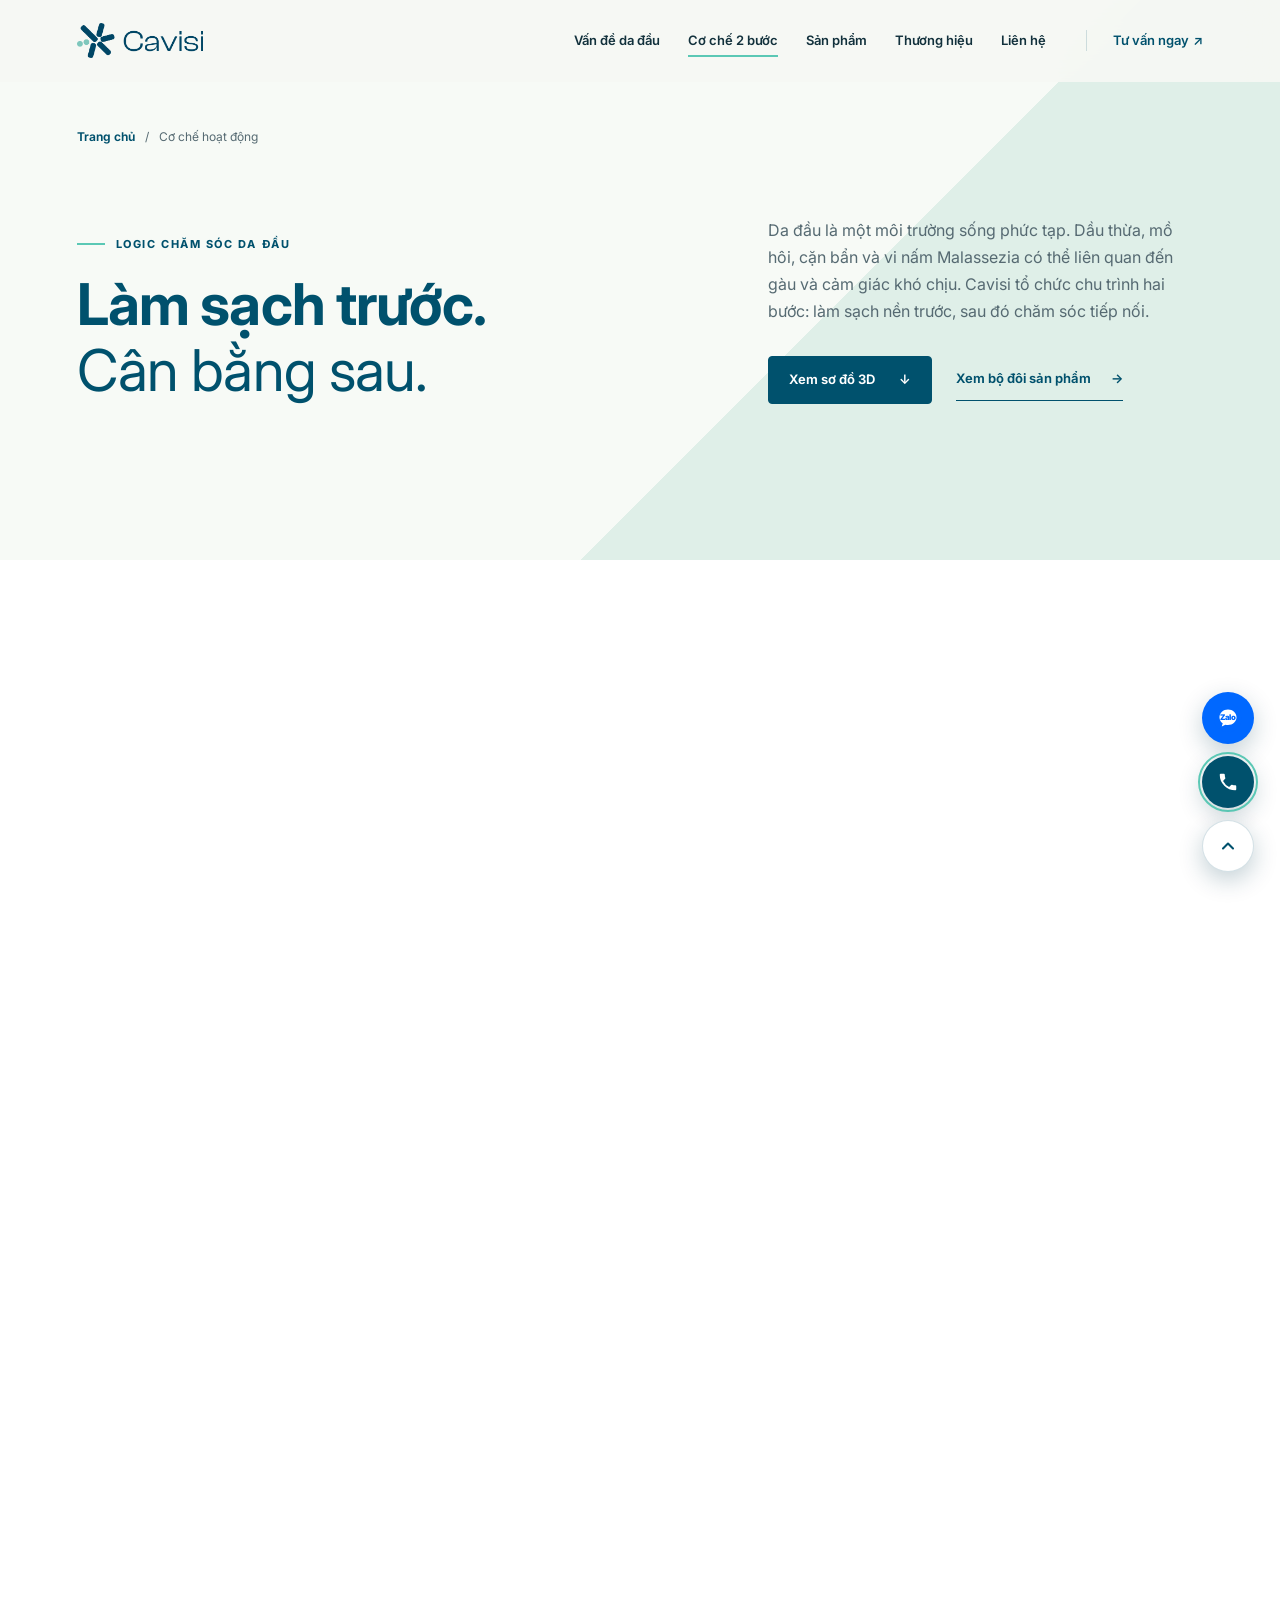
==== commit 8695e0bd: "feat: sync approved Cavisi product information" ====
--- a/_web/co-che/index.html
+++ b/_web/co-che/index.html
@@ -4,7 +4,7 @@
   <meta charset="utf-8">
   <meta name="viewport" content="width=device-width, initial-scale=1">
   <title>Cơ chế chăm sóc da đầu 2 bước Scalp-First | Cavisi</title>
-  <meta name="description" content="Tìm hiểu cơ chế Scalp-First Care: Shampoo làm sạch nền, sau đó Spray leave-on hỗ trợ cân bằng và củng cố hàng rào bảo vệ da đầu trong 24 giờ.">
+  <meta name="description" content="Tìm hiểu logic Scalp-first của Cavisi: Shampoo làm sạch nền và Spray đảm nhiệm bước chăm sóc tiếp nối trong chu trình hai bước.">
   <link rel="canonical" href="https://cavisi.vn/co-che/">
   <link rel="icon" type="image/svg+xml" href="../assets/favicon.svg">
   <link rel="icon" type="image/png" sizes="32x32" href="../assets/favicon-32x32.png">
@@ -15,16 +15,16 @@
   <meta property="og:type" content="article">
   <meta property="og:url" content="https://cavisi.vn/co-che/">
   <meta property="og:title" content="Cơ chế chăm sóc da đầu 2 bước | Cavisi">
-  <meta property="og:description" content="Chăm sóc da đầu không dừng lại khi tắt vòi nước. Khám phá cơ chế phối hợp Rinse-off & Leave-on.">
-  <meta property="og:image" content="https://cavisi.vn/assets/mechanism/mechanism-two-step.webp">
+  <meta property="og:description" content="Khám phá cách Cavisi phân định vai trò Shampoo làm sạch nền và Spray chăm sóc tiếp nối.">
+  <meta property="og:image" content="https://cavisi.vn/assets/problems/problem-fungus-microbiome.webp">
   <meta property="og:locale" content="vi_VN">
   <meta property="og:site_name" content="Cavisi">
 
   <!-- Twitter / X -->
   <meta name="twitter:card" content="summary_large_image">
   <meta name="twitter:title" content="Cơ chế chăm sóc da đầu 2 bước | Cavisi">
-  <meta name="twitter:description" content="Shampoo làm sạch nền (rinse-off), sau đó Spray chăm sóc lưu lại và hỗ trợ hàng rào bảo vệ da đầu.">
-  <meta name="twitter:image" content="https://cavisi.vn/assets/mechanism/mechanism-two-step.webp">
+  <meta name="twitter:description" content="Shampoo làm sạch nền (rinse-off), sau đó Spray chăm sóc lưu lại trên da đầu và không cần xả lại.">
+  <meta name="twitter:image" content="https://cavisi.vn/assets/problems/problem-fungus-microbiome.webp">
 
   <link rel="preload" href="../assets/Inter-Variable.woff2" as="font" type="font/woff2" crossorigin>
   <link rel="stylesheet" href="../styles.css">
@@ -90,11 +90,11 @@
       <div class="breadcrumb"><a href="../">Trang chủ</a><span>/</span><span>Cơ chế hoạt động</span></div>
       <div class="evidence-hero-grid">
         <div class="reveal">
-          <p class="eyebrow"><span></span> Khoa học hệ vi sinh</p>
+          <p class="eyebrow"><span></span> Logic chăm sóc da đầu</p>
           <h1>Làm sạch trước. <em>Cân bằng sau.</em></h1>
         </div>
         <div class="evidence-hero-copy reveal delay-1">
-          <p>Da đầu là một môi trường sống phức tạp. Dầu thừa, mồ hôi, cặn bẩn và vi nấm Malassezia có thể liên quan đến gàu và cảm giác khó chịu. Cavisi tiếp cận bằng chu trình hai bước: làm sạch nền trước, sau đó chăm sóc lưu lại trong 24 giờ.</p>
+          <p>Da đầu là một môi trường sống phức tạp. Dầu thừa, mồ hôi, cặn bẩn và vi nấm Malassezia có thể liên quan đến gàu và cảm giác khó chịu. Cavisi tổ chức chu trình hai bước: làm sạch nền trước, sau đó chăm sóc tiếp nối.</p>
           <div>
             <a class="button" href="#so-do-co-che">Xem sơ đồ 3D <span aria-hidden="true">↓</span></a>
             <a class="text-link" href="../san-pham/">Xem bộ đôi sản phẩm <span aria-hidden="true">→</span></a>
@@ -116,7 +116,7 @@
         <article class="principle-card reveal">
           <span>01</span>
           <h3>Thời gian tiếp xúc ngắn</h3>
-          <p>Dầu gội là sản phẩm rinse-off, được xả sạch sau khi massage trên da đầu. Vì vậy, Cavisi tách bước làm sạch này khỏi bước chăm sóc leave-on lưu lại sau khi gội.</p>
+          <p>Dầu gội được xả sạch sau khi massage trên da đầu. Vì vậy, Cavisi tách vai trò làm sạch khỏi bước chăm sóc tiếp nối sau khi gội.</p>
         </article>
         <article class="principle-card reveal delay-1">
           <span>02</span>
@@ -125,8 +125,8 @@
         </article>
         <article class="principle-card reveal delay-2">
           <span>03</span>
-          <h3>Khoảng trống 24h</h3>
-          <p>Sau khi gội, da đầu tiếp tục tiếp xúc với mồ hôi, khói bụi và môi trường nóng ẩm. Bước leave-on được thiết kế để hỗ trợ chăm sóc da đầu giữa các lần gội.</p>
+          <h3>Chăm sóc tiếp nối</h3>
+          <p>Sau khi gội, da đầu vẫn tiếp xúc với mồ hôi, khói bụi và môi trường nóng ẩm. Cavisi Spray được đặt ở bước chăm sóc lưu lại, dùng khi tóc gần khô và không cần xả lại.</p>
         </article>
       </div>
     </section>
@@ -137,42 +137,40 @@
         <p class="section-kicker reveal">02 / Sơ đồ khoa học 3D</p>
         <div>
           <h2 class="reveal">Chăm sóc da đầu không dừng lại <em>khi bạn tắt vòi nước.</em></h2>
-          <p class="section-lead reveal">Sơ đồ minh họa sự phối hợp giữa bước làm sạch nền da đầu (Rinse-off) và bước xịt dưỡng chăm sóc lưu lại (Leave-on).</p>
+          <p class="section-lead reveal">Sơ đồ trình bày hai vai trò bổ trợ: Shampoo làm sạch nền và Spray chăm sóc tiếp nối.</p>
         </div>
       </div>
 
       <div class="mechanism-stage reveal">
-        <div class="mechanism-visual" data-zoom-src="../assets/mechanism/mechanism-two-step.webp" data-zoom-caption="Sơ đồ minh họa chu trình 2 bước Cavisi: Bước 1 Làm sạch nền và Bước 2 Chăm sóc lưu lại trong 24 giờ">
-          <img src="../assets/mechanism/mechanism-two-step.webp" alt="Sơ đồ minh họa chu trình 2 bước Cavisi: làm sạch nền và chăm sóc leave-on trong 24 giờ" width="2048" height="1024" loading="lazy">
-          <span class="zoom-hint">🔍 Phóng to chi tiết 3D</span>
+        <div class="two-step-map" aria-label="Chu trình chăm sóc da đầu hai bước">
+          <div><span>01</span><strong>Làm sạch nền</strong><small>Shampoo · xả sạch theo hướng dẫn</small></div>
+          <i aria-hidden="true">→</i>
+          <div><span>02</span><strong>Chăm sóc lưu lại</strong><small>Spray · không cần xả lại</small></div>
         </div>
         <div class="mechanism-columns">
           <div class="mechanism-step step-one">
-            <div class="mechanism-step-visual" data-zoom-src="../assets/mechanism/mechanism-step-1.webp" data-zoom-caption="Sơ đồ 3D Bước 1: Làm sạch nền (Xả trôi) - Cavisi Shampoo">
-              <img src="../assets/mechanism/mechanism-step-1.webp" alt="Sơ đồ 3D Bước 1: Làm sạch nền (Xả trôi)" width="1024" height="1024" loading="lazy">
-              <span class="zoom-hint">🔍 Chạm phóng to HD</span>
-            </div>
+            <div class="step-visual-neutral" aria-hidden="true"><span>01</span><i></i></div>
             <div class="step-num">BƯỚC 01 · LÀM SẠCH NỀN (XẢ TRÔI)</div>
             <h3>Cavisi Shampoo</h3>
             <p class="step-role">Rinse-off Scalp Cleanser · 250ml</p>
 
             <div class="mechanism-micro-points">
               <div class="micro-point">
-                <span class="micro-icon">🫧</span>
+                <span class="micro-icon">01</span>
                 <div class="micro-info">
                   <strong>Bọt làm sạch siêu mịn</strong>
                   <span>Giúp phân bổ bọt trên tóc và da đầu để làm sạch dầu thừa, mồ hôi và cặn bẩn tích tụ.</span>
                 </div>
               </div>
               <div class="micro-point">
-                <span class="micro-icon">🌊</span>
+                <span class="micro-icon">02</span>
                 <div class="micro-info">
                   <strong>Salicylic Acid (BHA) & Xả trôi</strong>
                   <span>Hỗ trợ làm sạch tế bào chết, dầu thừa và vảy tích tụ trên bề mặt da đầu khi xả nước.</span>
                 </div>
               </div>
               <div class="micro-point">
-                <span class="micro-icon">✨</span>
+                <span class="micro-icon">03</span>
                 <div class="micro-info">
                   <strong>Hỗ trợ kiểm soát yếu tố vi sinh</strong>
                   <span>Climbazole và Hexamidine hỗ trợ kiểm soát các yếu tố vi sinh trên da đầu, trong đó có Malassezia liên quan đến gàu.</span>
@@ -182,34 +180,31 @@
           </div>
 
           <div class="mechanism-step step-two">
-            <div class="mechanism-step-visual" data-zoom-src="../assets/mechanism/mechanism-step-2.webp" data-zoom-caption="Sơ đồ 3D Bước 2: Hỗ trợ cân bằng vi sinh (Lưu lại 24h) - Cavisi Spray">
-              <img src="../assets/mechanism/mechanism-step-2.webp" alt="Sơ đồ 3D Bước 2: Hỗ trợ cân bằng vi sinh (Lưu lại 24h)" width="1024" height="1024" loading="lazy">
-              <span class="zoom-hint">🔍 Chạm phóng to HD</span>
-            </div>
-            <div class="step-num">BƯỚC 02 · CÂN BẰNG VI SINH (LƯU LẠI)</div>
+            <div class="step-visual-neutral" aria-hidden="true"><span>02</span><i></i></div>
+            <div class="step-num">BƯỚC 02 · CHĂM SÓC TIẾP NỐI</div>
             <h3>Cavisi Spray</h3>
-            <p class="step-role">Leave-on Microbiome Tonic · 30ml</p>
+            <p class="step-role">Xịt dưỡng chăm sóc da đầu · 30ml</p>
 
             <div class="mechanism-micro-points">
               <div class="micro-point">
-                <span class="micro-icon">💧</span>
+                <span class="micro-icon">01</span>
                 <div class="micro-info">
                   <strong>Postbiotic men vỏ liễu</strong>
-                  <span>Thành phần lên men vỏ liễu hỗ trợ chăm sóc và duy trì trạng thái cân bằng của da đầu.</span>
-                </div>
-              </div>
-              <div class="micro-point">
-                <span class="micro-icon">🛡️</span>
+                  <span>Công thức có nguyên liệu Postbiotic men vỏ liễu nhập khẩu từ châu Âu và có giấy tờ hợp lệ; hồ sơ nguyên liệu không thay thế bằng chứng hiệu quả thành phẩm.</span>
+                </div>
+              </div>
+              <div class="micro-point">
+                <span class="micro-icon">02</span>
                 <div class="micro-info">
                   <strong>Kẽm Zinc PCA & Tinh dầu thảo mộc</strong>
                   <span>Zinc PCA hỗ trợ điều tiết bã nhờn, phù hợp với da đầu dễ tiết dầu và bết dính.</span>
                 </div>
               </div>
               <div class="micro-point">
-                <span class="micro-icon">🕒</span>
-                <div class="micro-info">
-                  <strong>Công thức Leave-on lưu lại 24h</strong>
-                  <span>Không cần xả lại; sản phẩm được thiết kế để hỗ trợ củng cố hàng rào bảo vệ da đầu trong 24 giờ.</span>
+                <span class="micro-icon">03</span>
+                <div class="micro-info">
+                  <strong>Chăm sóc lưu lại</strong>
+                  <span>Dùng khi tóc gần khô, xịt trực tiếp lên da đầu từ khoảng cách 10-15 cm, massage nhẹ và không xả lại.</span>
                 </div>
               </div>
             </div>
@@ -237,8 +232,8 @@
         <article class="info-card reveal delay-1">
           <span class="info-number">02</span>
           <p class="info-label">Nguồn gốc</p>
-          <h3>Men vỏ liễu tím</h3>
-          <p>Thành phần <em>Lactobacillus/Salix Purpurea Bark Ferment Extract</em> được sử dụng trong định hướng hỗ trợ chăm sóc và duy trì hàng rào bảo vệ da đầu.</p>
+          <h3>Nhập khẩu từ châu Âu</h3>
+          <p>Nguyên liệu chứa <em>Lactobacillus/Salix Purpurea Bark Ferment Extract</em> được nhập khẩu từ châu Âu và có giấy tờ hợp lệ. Thông tin này xác nhận nguồn gốc nguyên liệu, không phải chứng nhận hiệu quả của thành phẩm.</p>
         </article>
         <article class="info-card featured reveal delay-2">
           <span class="info-number">03</span>
@@ -276,7 +271,7 @@
         <a href="../lien-he/">Liên hệ</a>
       </div>
       <address>
-        <a href="tel:0764358668">0764 358 668</a>
+        <a href="tel:0764358668">076 435 8668</a>
         <a href="https://zalo.me/0764358668" target="_blank" rel="noopener noreferrer">Zalo</a>
         <a href="mailto:cskh.cvs@gmail.com">cskh.cvs@gmail.com</a>
       </address>
@@ -288,16 +283,16 @@
   </footer>
 
   <aside class="floating-contact" aria-label="Liên hệ nhanh">
-    <a class="float-btn float-zalo" href="https://zalo.me/0764358668" target="_blank" rel="noopener noreferrer" aria-label="Tư vấn Zalo 0764 358 668">
-      <span class="float-tooltip">Chat Zalo: 0764 358 668</span>
+    <a class="float-btn float-zalo" href="https://zalo.me/0764358668" target="_blank" rel="noopener noreferrer" aria-label="Tư vấn Zalo 076 435 8668">
+      <span class="float-tooltip">Chat Zalo: 076 435 8668</span>
       <svg viewBox="0 0 36 36" width="28" height="28" fill="none" aria-hidden="true">
         <circle cx="18" cy="18" r="18" fill="#0068ff"/>
         <path d="M18 7C11.9 7 7 11.5 7 17c0 3.2 1.6 6 4.2 7.9L10 29l4.6-2.4c1.1.3 2.2.4 3.4.4 6.1 0 11-4.5 11-10S24.1 7 18 7z" fill="#fff"/>
         <text x="18" y="21" font-family="Inter, -apple-system, sans-serif" font-weight="900" font-size="10" fill="#0068ff" text-anchor="middle" letter-spacing="-0.5">Zalo</text>
       </svg>
     </a>
-    <a class="float-btn float-phone" href="tel:0764358668" aria-label="Gọi hotline 0764 358 668">
-      <span class="float-tooltip">Hotline: 0764 358 668</span>
+    <a class="float-btn float-phone" href="tel:0764358668" aria-label="Gọi hotline 076 435 8668">
+      <span class="float-tooltip">Hotline: 076 435 8668</span>
       <span class="float-pulse" aria-hidden="true"></span>
       <svg viewBox="0 0 24 24" width="22" height="22" fill="currentColor" aria-hidden="true">
         <path d="M6.62 10.79a15.05 15.05 0 006.59 6.59l2.2-2.2a1 1 0 011.01-.24c1.12.37 2.33.57 3.58.57a1 1 0 011 1V20a1 1 0 01-1 1A17 17 0 013 4a1 1 0 011-1h3.5a1 1 0 011 1c0 1.25.2 2.46.57 3.58a1 1 0 01-.25 1.01l-2.2 2.2z"/>
--- a/_web/styles.css
+++ b/_web/styles.css
@@ -163,6 +163,16 @@
 /* 03 / Khoa học & Cơ chế */
 .mechanism{background:#fff}
 .mechanism-stage{margin-top:46px;background:#fff;border:1px solid var(--line);border-radius:14px;overflow:hidden;box-shadow:0 10px 30px rgba(0,59,80,.06)}
+.two-step-map{display:grid;grid-template-columns:1fr auto 1fr;align-items:center;gap:24px;padding:34px 42px;background:linear-gradient(135deg,#edf8f5,#f8fbf8);border-bottom:1px solid var(--line)}
+.two-step-map>div{display:grid;grid-template-columns:auto 1fr;column-gap:14px;align-items:center;padding:22px 24px;background:#fff;border:1px solid rgba(0,81,109,.16);border-radius:12px}
+.two-step-map span{grid-row:1/3;width:42px;height:42px;display:grid;place-items:center;border-radius:50%;background:var(--blue);color:#fff;font-size:12px;font-weight:800;letter-spacing:.08em}
+.two-step-map strong{color:var(--blue);font-family:"Clash Display",Inter,sans-serif;font-size:22px;line-height:1.1}
+.two-step-map small{color:var(--muted);font-size:12px;margin-top:4px}
+.two-step-map>i{font-style:normal;color:var(--aqua-text);font-size:28px}
+.step-visual-neutral{height:128px;margin-bottom:24px;display:grid;place-items:center;position:relative;overflow:hidden;border-radius:12px;background:radial-gradient(circle at 68% 30%,rgba(91,200,181,.4),transparent 26%),linear-gradient(135deg,#073d52,#00516d)}
+.step-visual-neutral span{position:relative;z-index:1;color:#fff;font-family:"Clash Display",Inter,sans-serif;font-size:46px;font-weight:650;letter-spacing:.04em}
+.step-visual-neutral i,.step-visual-neutral i:before{position:absolute;border:1px solid rgba(255,255,255,.2);border-radius:50%}
+.step-visual-neutral i{width:150px;height:150px}.step-visual-neutral i:before{content:"";inset:18px}
 .mechanism-visual{position:relative;background:#032938;overflow:hidden;cursor:pointer}
 .mechanism-visual img{width:100%;height:auto;display:block;transition:transform .4s ease}
 .mechanism-visual:hover img{transform:scale(1.015)}
@@ -182,6 +192,11 @@
 .micro-info span{font-size:12.5px;color:var(--muted);line-height:1.55}
 
 @media(max-width:768px){
+  .two-step-map{grid-template-columns:1fr;padding:20px;gap:12px}
+  .two-step-map>i{transform:rotate(90deg);justify-self:center;font-size:22px}
+  .two-step-map>div{padding:18px}
+  .two-step-map strong{font-size:19px}
+  .step-visual-neutral{height:104px}
   .mechanism-visual{display:none}
   .mechanism-step-visual{display:block;width:100%;max-width:220px;margin:0 auto 16px auto;border-radius:12px;border:1px solid var(--line);box-shadow:0 4px 14px rgba(0,50,70,.08)}
   .mechanism-step-visual img{aspect-ratio:1/1;width:100%;height:auto}
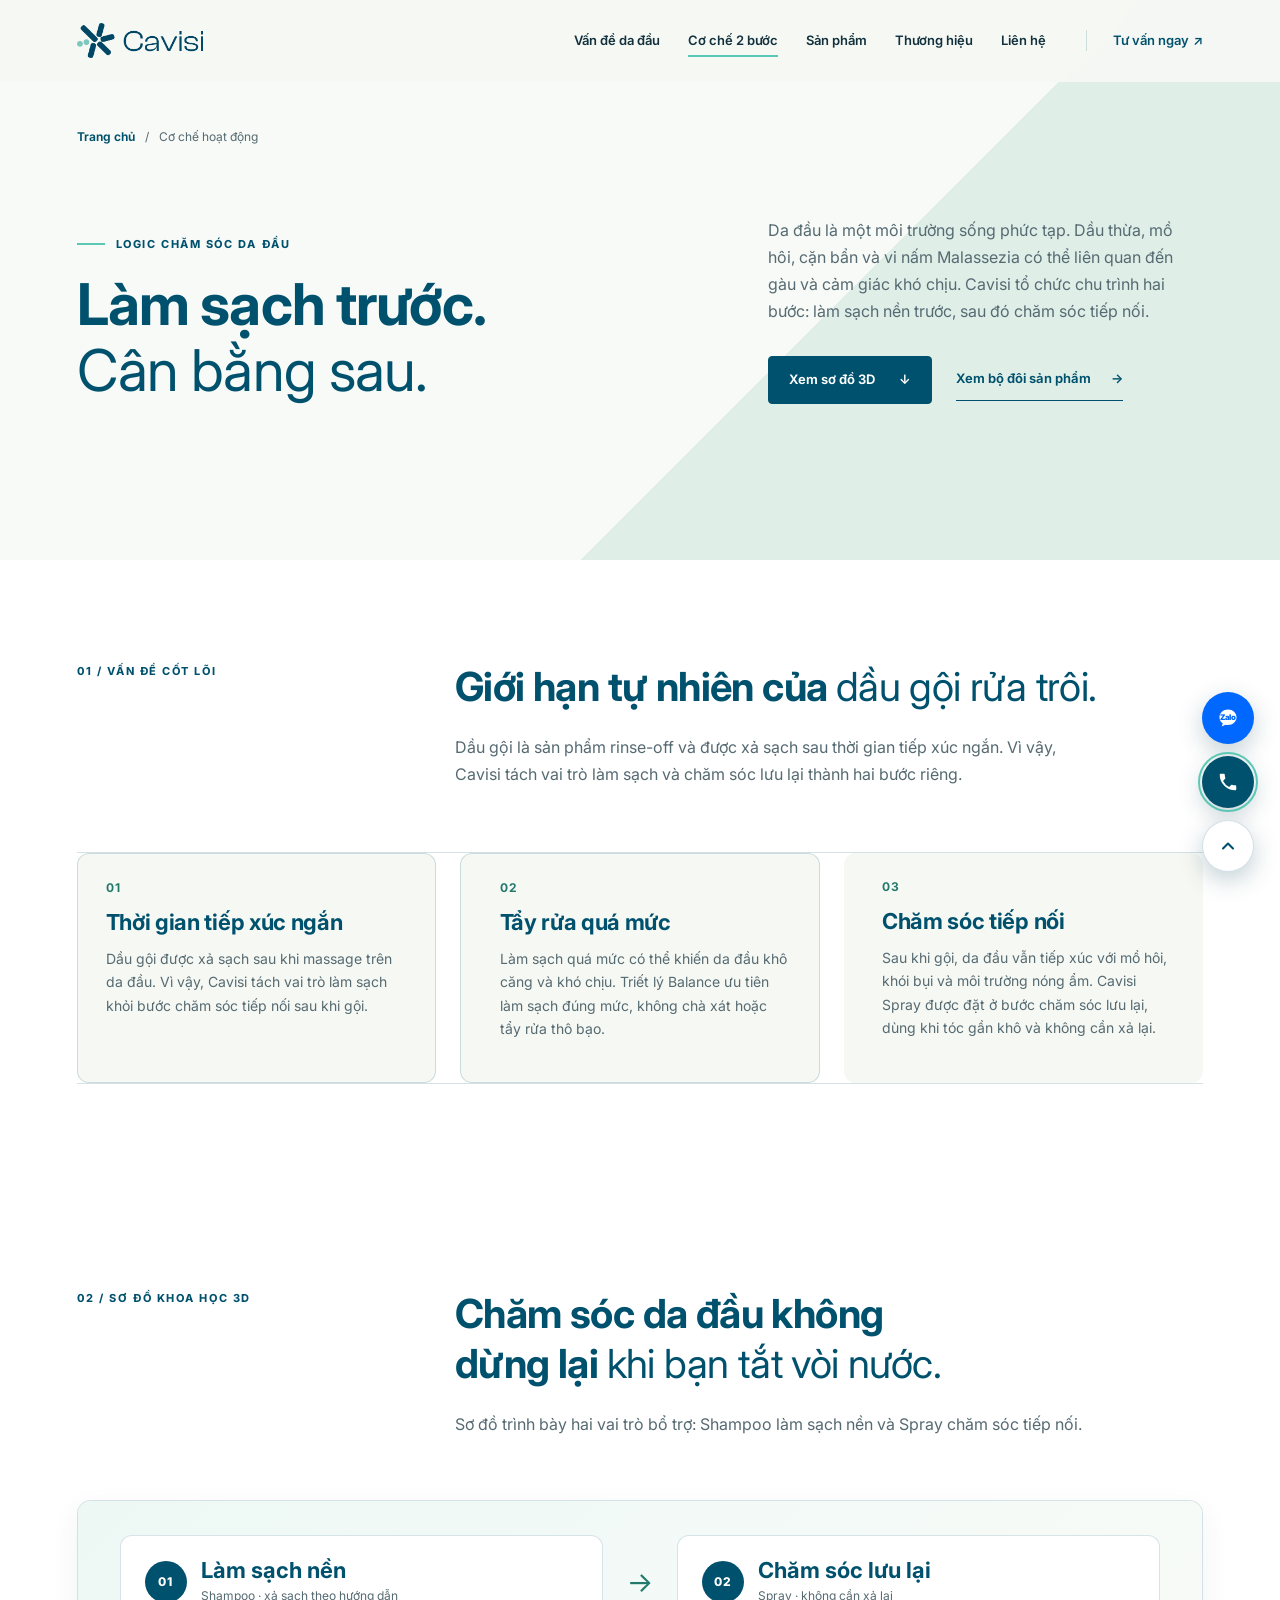
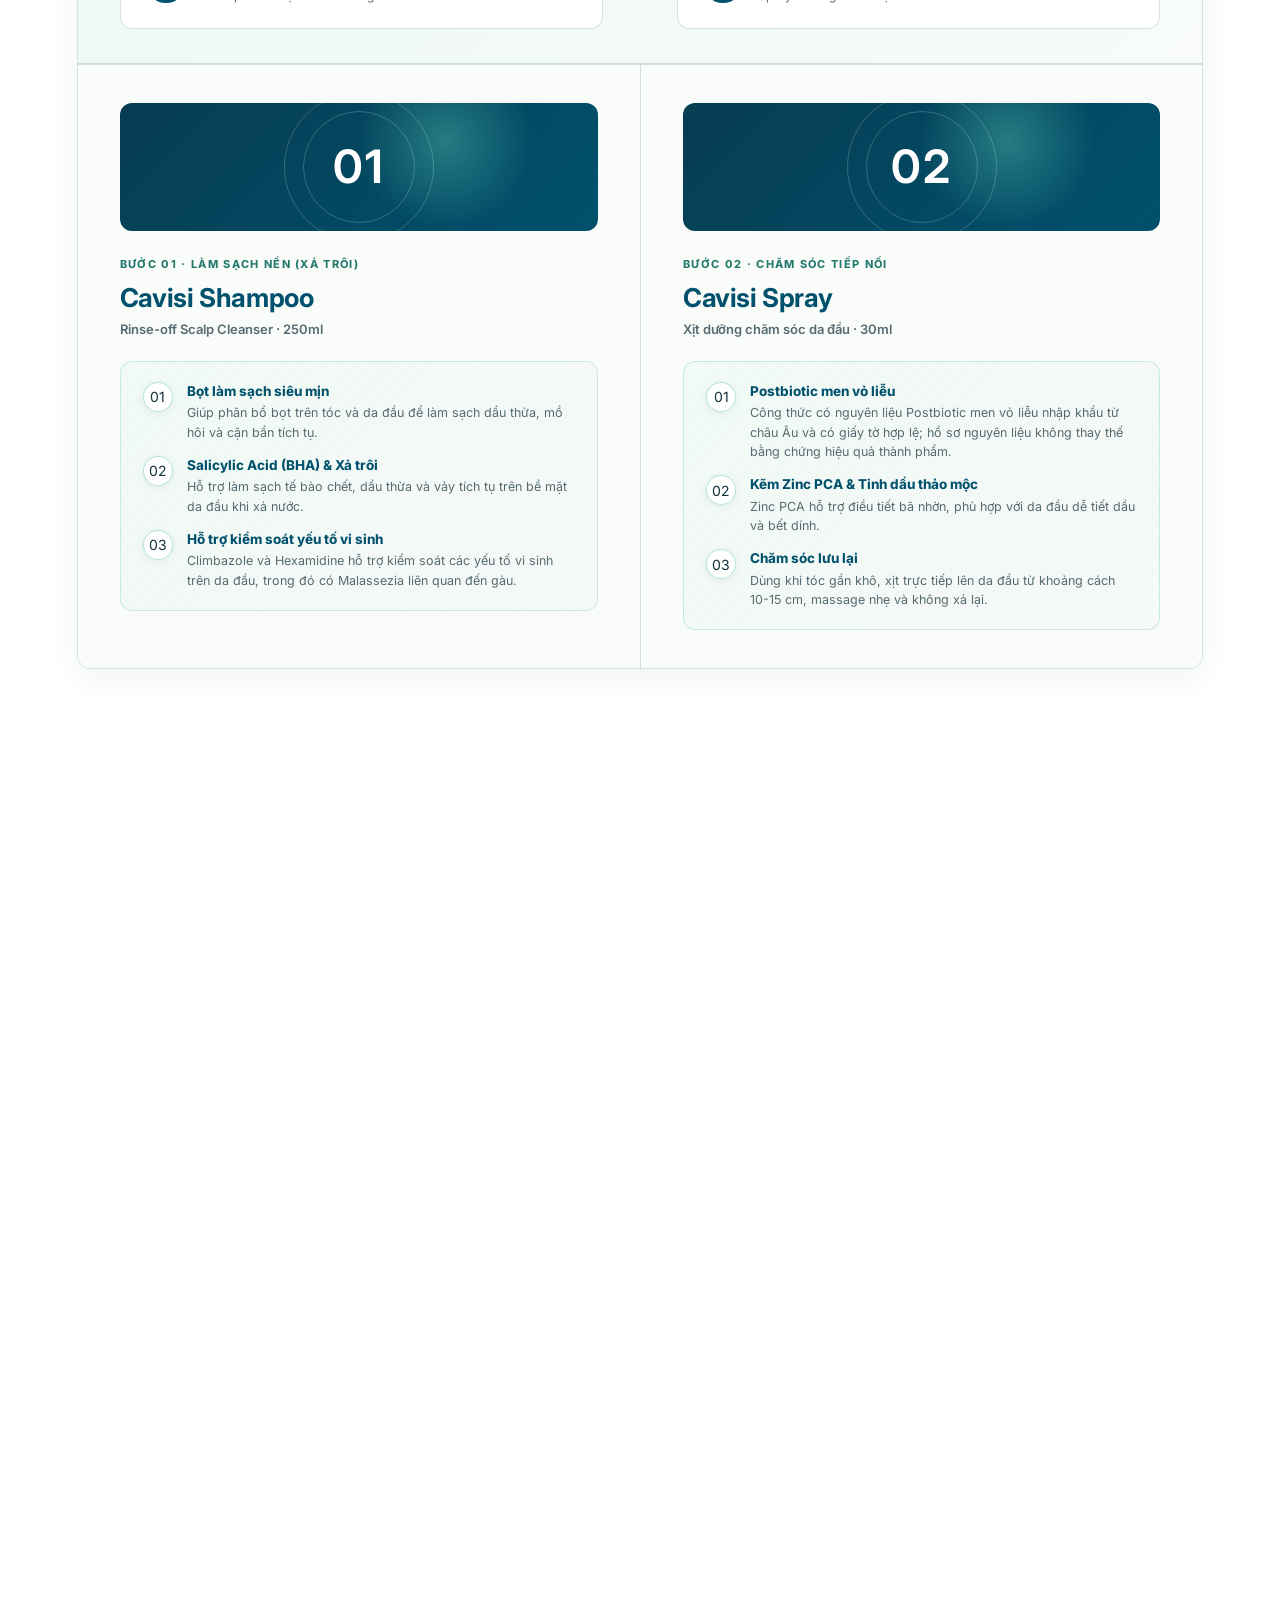
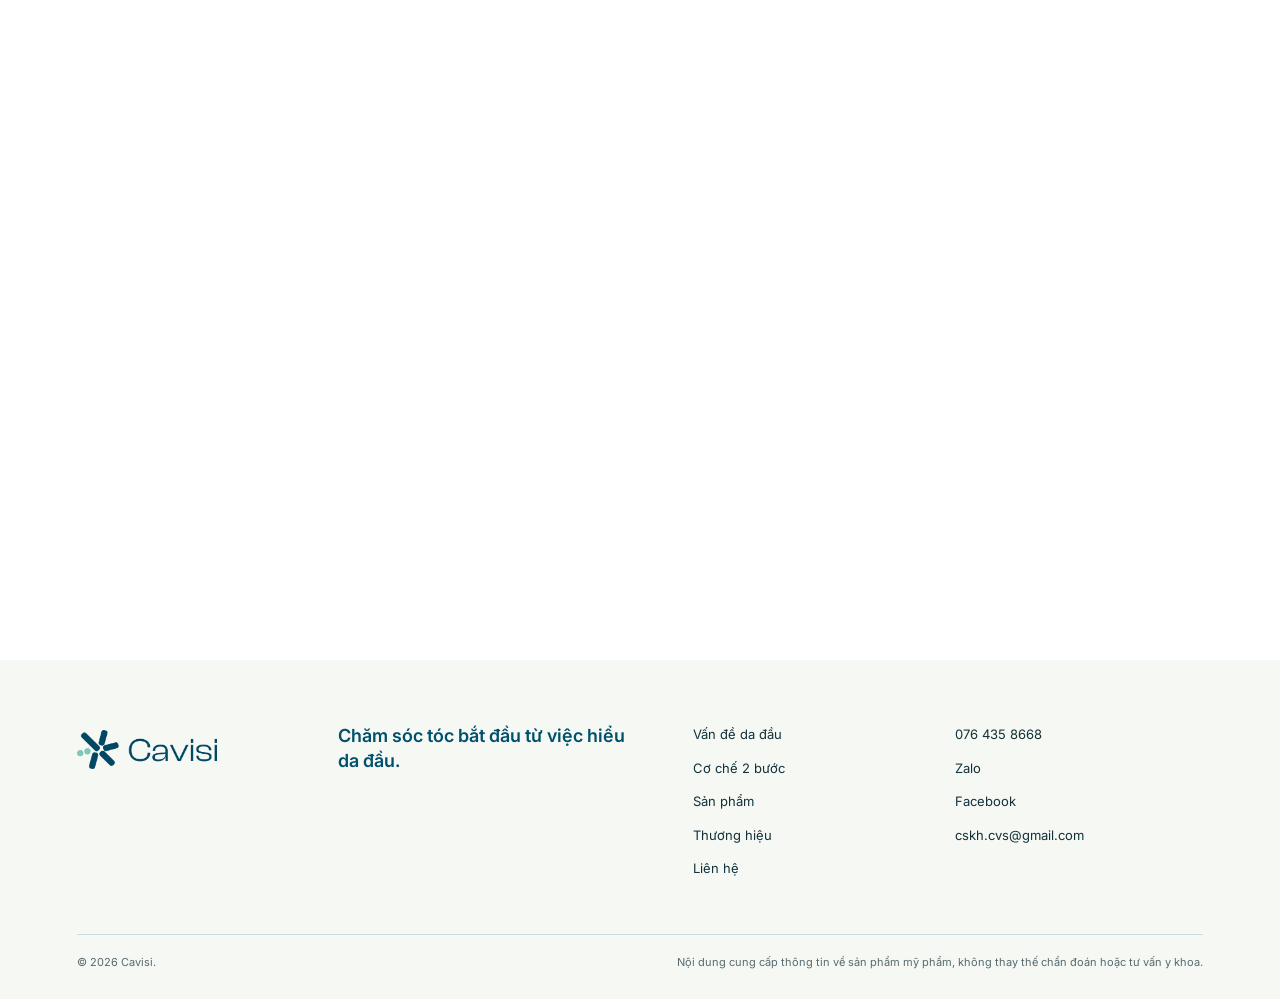
==== commit 778eb261: "feat: connect official Cavisi Facebook entity" ====
--- a/_web/co-che/index.html
+++ b/_web/co-che/index.html
@@ -273,6 +273,7 @@
       <address>
         <a href="tel:0764358668">076 435 8668</a>
         <a href="https://zalo.me/0764358668" target="_blank" rel="noopener noreferrer">Zalo</a>
+        <a href="https://www.facebook.com/cavisi.vn/" target="_blank" rel="noopener noreferrer">Facebook</a>
         <a href="mailto:cskh.cvs@gmail.com">cskh.cvs@gmail.com</a>
       </address>
     </div>
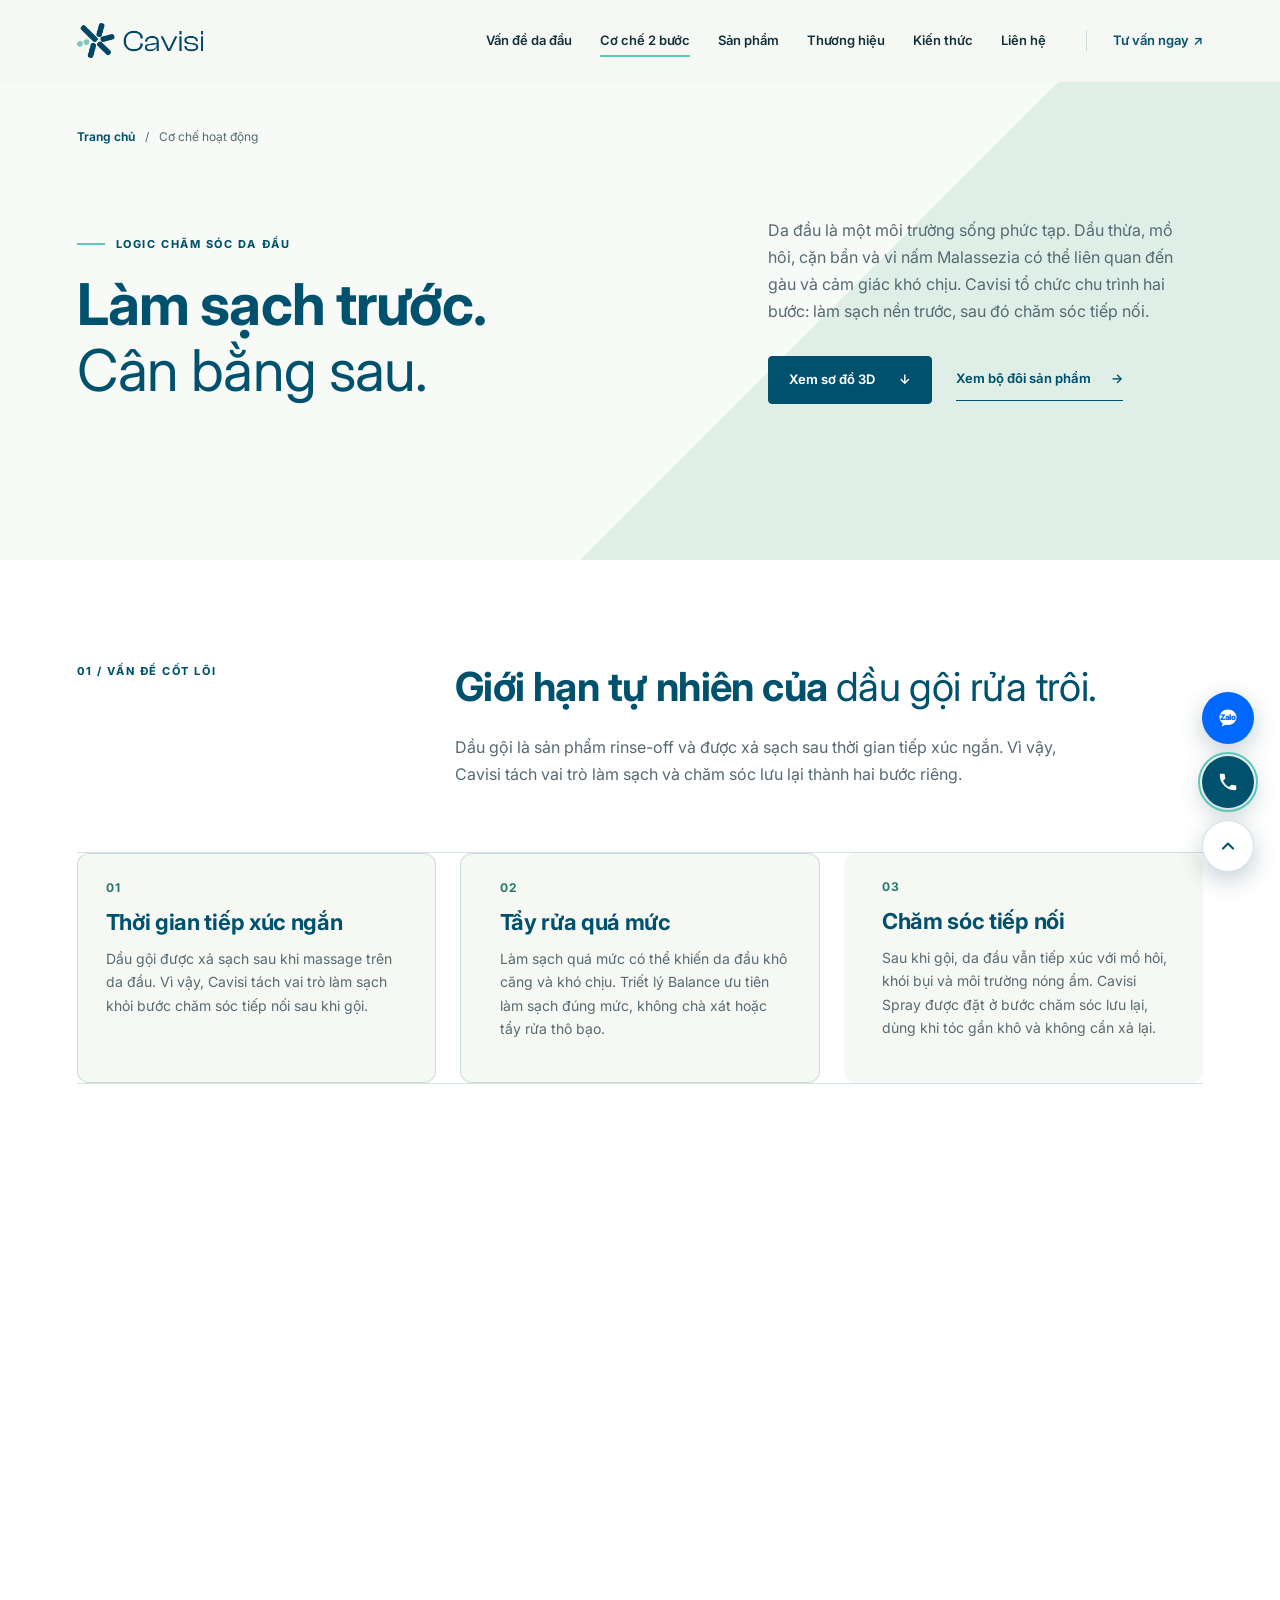
==== commit a3dcf3ba: "feat: publish Cavisi scalp knowledge hub" ====
--- a/_web/co-che/index.html
+++ b/_web/co-che/index.html
@@ -79,6 +79,7 @@
       <a href="#top" aria-current="page">Cơ chế 2 bước</a>
       <a href="../san-pham/">Sản phẩm</a>
       <a href="../thuong-hieu/">Thương hiệu</a>
+      <a href="../kien-thuc/">Kiến thức</a>
       <a href="../lien-he/">Liên hệ</a>
     </nav>
     <a class="header-link" href="../lien-he/">Tư vấn ngay <span aria-hidden="true">↗</span></a>
@@ -268,6 +269,7 @@
         <a href="../co-che/">Cơ chế 2 bước</a>
         <a href="../san-pham/">Sản phẩm</a>
         <a href="../thuong-hieu/">Thương hiệu</a>
+        <a href="../kien-thuc/">Kiến thức</a>
         <a href="../lien-he/">Liên hệ</a>
       </div>
       <address>
--- a/_web/styles.css
+++ b/_web/styles.css
@@ -803,4 +803,114 @@
   to{transform:scale(1);opacity:1}
 }
 
-
+/* Knowledge hub and editorial article */
+.knowledge-hero{padding-top:calc(var(--header) + 58px);background:radial-gradient(circle at 78% 22%,rgba(91,200,181,.22),transparent 28%),linear-gradient(145deg,#f6f8f3 0%,#edf5ef 100%)}
+.knowledge-hero-grid{display:grid;grid-template-columns:minmax(0,1.25fr) minmax(280px,.75fr);gap:clamp(44px,8vw,120px);align-items:end;max-width:1240px;margin:auto}
+.knowledge-hero h1{max-width:760px;margin-bottom:0;font-size:clamp(44px,6.6vw,88px);letter-spacing:-.045em}
+.knowledge-hero-note{border-left:1px solid var(--line);padding:14px 0 14px 30px}
+.knowledge-hero-note p{font-size:17px;color:var(--ink)}
+.knowledge-hero-note span{display:block;color:var(--muted);font-size:12px;text-transform:uppercase;letter-spacing:.08em;font-weight:700}
+.featured-reading{background:var(--white)}
+.featured-article{display:grid;grid-template-columns:minmax(0,1.08fr) minmax(320px,.92fr);max-width:1240px;margin:auto;border:1px solid var(--line);background:var(--paper)}
+.featured-article-media{position:relative;min-height:520px;overflow:hidden;background:var(--mist)}
+.featured-article-media img{width:100%;height:100%;object-fit:cover;transition:transform .65s cubic-bezier(.2,1,.3,1)}
+.featured-article-media:hover img{transform:scale(1.025)}
+.featured-article-media>span{position:absolute;left:24px;bottom:24px;background:var(--deep);color:#fff;padding:8px 13px;font-size:11px;font-weight:750;letter-spacing:.08em;text-transform:uppercase}
+.featured-article-copy{padding:clamp(32px,5vw,72px);display:flex;flex-direction:column;justify-content:center}
+.article-meta,.article-byline{display:flex;flex-wrap:wrap;gap:8px 22px;color:var(--muted);font-size:12px;font-weight:650;text-transform:uppercase;letter-spacing:.06em}
+.article-meta span:before,.article-byline span+span:before{content:"";display:inline-block;width:4px;height:4px;border-radius:50%;background:var(--aqua);vertical-align:middle;margin-right:22px}
+.featured-article-copy h2{font-size:clamp(28px,3.5vw,46px);margin:20px 0}
+.featured-reading .section-intro h2{min-width:0;overflow-wrap:anywhere}
+.featured-article-copy h2 a:hover{color:var(--blue)}
+.featured-article-copy .text-link{margin-top:14px;align-self:flex-start}
+.knowledge-principles{background:var(--mist)}
+.knowledge-principle-grid{display:grid;grid-template-columns:repeat(3,1fr);max-width:1240px;margin:48px auto 0;border-top:1px solid var(--line);border-bottom:1px solid var(--line)}
+.knowledge-principle-grid article{padding:38px 34px 30px;border-right:1px solid var(--line)}
+.knowledge-principle-grid article:last-child{border-right:0}
+.knowledge-principle-grid span{color:var(--aqua-text);font-weight:750;font-size:13px}
+.knowledge-principle-grid h3{margin:44px 0 10px}
+
+.article-hero{padding-top:calc(var(--header) + 48px);background:linear-gradient(155deg,var(--paper) 58%,var(--mist))}
+.article-heading{max-width:980px;margin:0 auto 50px;text-align:center}
+.article-heading .eyebrow{justify-content:center}
+.article-heading h1{font-size:clamp(40px,6vw,76px);letter-spacing:-.04em;margin:20px auto 26px;max-width:960px;text-wrap:balance}
+.article-deck{max-width:820px;margin:0 auto 28px;font-size:clamp(17px,2vw,21px);color:var(--ink);line-height:1.65}
+.article-byline{justify-content:center}
+.article-cover{max-width:1120px;margin:0 auto}
+.article-cover img{width:100%;max-height:700px;object-fit:cover}
+.article-cover figcaption{margin-top:10px;color:var(--muted);font-size:12px}
+.article-layout{display:grid;grid-template-columns:220px minmax(0,740px);justify-content:center;gap:clamp(44px,7vw,100px);align-items:start;background:#fff}
+.article-toc{position:sticky;top:calc(var(--header) + 28px);display:flex;flex-direction:column;border-top:3px solid var(--blue);padding-top:16px}
+.article-toc p{font-size:12px;font-weight:800;color:var(--blue);text-transform:uppercase;letter-spacing:.09em;margin-bottom:12px}
+.article-toc a{padding:9px 0;color:var(--muted);font-size:13px;border-bottom:1px solid var(--line)}
+.article-toc a:hover{color:var(--blue)}
+.article-content{min-width:0}
+.article-content>section{margin:0 0 72px;scroll-margin-top:calc(var(--header) + 30px)}
+.article-content h2{font-size:clamp(27px,3.5vw,39px);margin-bottom:20px}
+.article-content h3{font-size:19px}
+.article-content p,.article-content li{font-size:17px;line-height:1.78}
+.article-content strong{color:var(--ink)}
+.article-content a:not(.article-product-grid a){color:var(--blue);text-decoration:underline;text-decoration-color:rgba(0,81,109,.35);text-underline-offset:3px}
+.article-label{margin-bottom:12px!important;color:var(--aqua-text)!important;font-size:12px!important;font-weight:800;text-transform:uppercase;letter-spacing:.09em}
+.article-answer{padding:36px 40px;background:var(--deep);color:#fff}
+.article-answer .article-label{color:#8fe2d2!important}
+.article-answer h2,.article-answer p{color:#fff}
+.article-answer p:last-child{margin-bottom:0;color:rgba(255,255,255,.82)}
+.evidence-note{margin:34px 0;padding:24px 28px;border-left:4px solid var(--aqua);background:var(--mist)}
+.evidence-note strong{display:block;margin-bottom:8px;color:var(--blue);font-size:14px;text-transform:uppercase;letter-spacing:.05em}
+.evidence-note p{margin-bottom:0;font-size:15px}
+.care-steps{list-style:none;padding:0;margin:30px 0 0;border-top:1px solid var(--line)}
+.care-steps li{display:grid;grid-template-columns:52px 1fr;gap:18px;padding:25px 0;border-bottom:1px solid var(--line)}
+.care-steps>li>span{font-size:13px;font-weight:800;color:var(--aqua-text)}
+.care-steps h3{margin:0 0 6px}
+.care-steps p{margin:0;font-size:16px}
+.product-context{padding:38px 40px;background:var(--paper);border:1px solid var(--line)}
+.article-product-grid{display:grid;grid-template-columns:1fr 1fr;gap:14px;margin:28px 0 22px}
+.article-product-grid>a{display:flex;flex-direction:column;min-height:250px;padding:25px;background:#fff;border:1px solid var(--line);transition:transform .25s,border-color .25s}
+.article-product-grid>a:hover{transform:translateY(-3px);border-color:var(--aqua)}
+.article-product-grid span{font-size:11px;font-weight:800;color:var(--aqua-text);text-transform:uppercase;letter-spacing:.07em}
+.article-product-grid strong{font-size:21px;margin:25px 0 8px}
+.article-product-grid p{font-size:14px;margin-bottom:22px}
+.article-product-grid b{margin-top:auto;color:var(--blue);font-size:13px}
+.article-related{font-size:14px!important;margin-bottom:0}
+.article-references{padding-top:36px;border-top:1px solid var(--line)}
+.article-references ol{padding-left:22px}
+.article-references li{padding:0 0 16px 8px;font-size:14px;overflow-wrap:anywhere}
+.source-date{font-size:13px!important}
+.article-disclaimer{margin-top:30px;padding:24px;border:1px solid var(--line);color:var(--muted);font-size:14px}
+
+@media(max-width:800px){
+  .knowledge-hero{padding-top:calc(var(--header) + 30px)}
+  .knowledge-hero-grid,.featured-article,.article-layout{grid-template-columns:1fr}
+  .featured-reading .section-intro.compact{grid-template-columns:minmax(0,1fr)}
+  .featured-reading .section-intro h2{width:100%;max-width:100%;text-wrap:wrap}
+  .knowledge-hero-note{padding-left:20px}
+  .featured-article-media{min-height:390px}
+  .knowledge-principle-grid{grid-template-columns:1fr}
+  .knowledge-principle-grid article{border-right:0;border-bottom:1px solid var(--line);padding:26px 0}
+  .knowledge-principle-grid article:last-child{border-bottom:0}
+  .knowledge-principle-grid h3{margin:16px 0 6px}
+  .article-heading{text-align:left}
+  .article-heading .eyebrow,.article-byline{justify-content:flex-start}
+  .article-hero{padding-top:calc(var(--header) + 30px)}
+  .article-cover{margin-inline:-20px}
+  .article-cover figcaption{padding:0 20px}
+  .article-layout{gap:40px}
+  .article-toc{position:static;top:auto}
+  .article-content>section{margin-bottom:56px}
+}
+
+@media(max-width:520px){
+  .knowledge-hero h1{font-size:40px}
+  .featured-article-media{min-height:300px}
+  .featured-article-copy{padding:28px 22px}
+  .article-heading h1{font-size:36px}
+  .article-deck,.article-content p,.article-content li{font-size:16px}
+  .article-byline{display:grid;gap:7px}
+  .article-byline span+span:before{display:none}
+  .article-answer,.product-context{padding:28px 22px;margin-inline:-4px}
+  .care-steps li{grid-template-columns:38px 1fr;gap:10px}
+  .article-product-grid{grid-template-columns:1fr}
+}
+
+
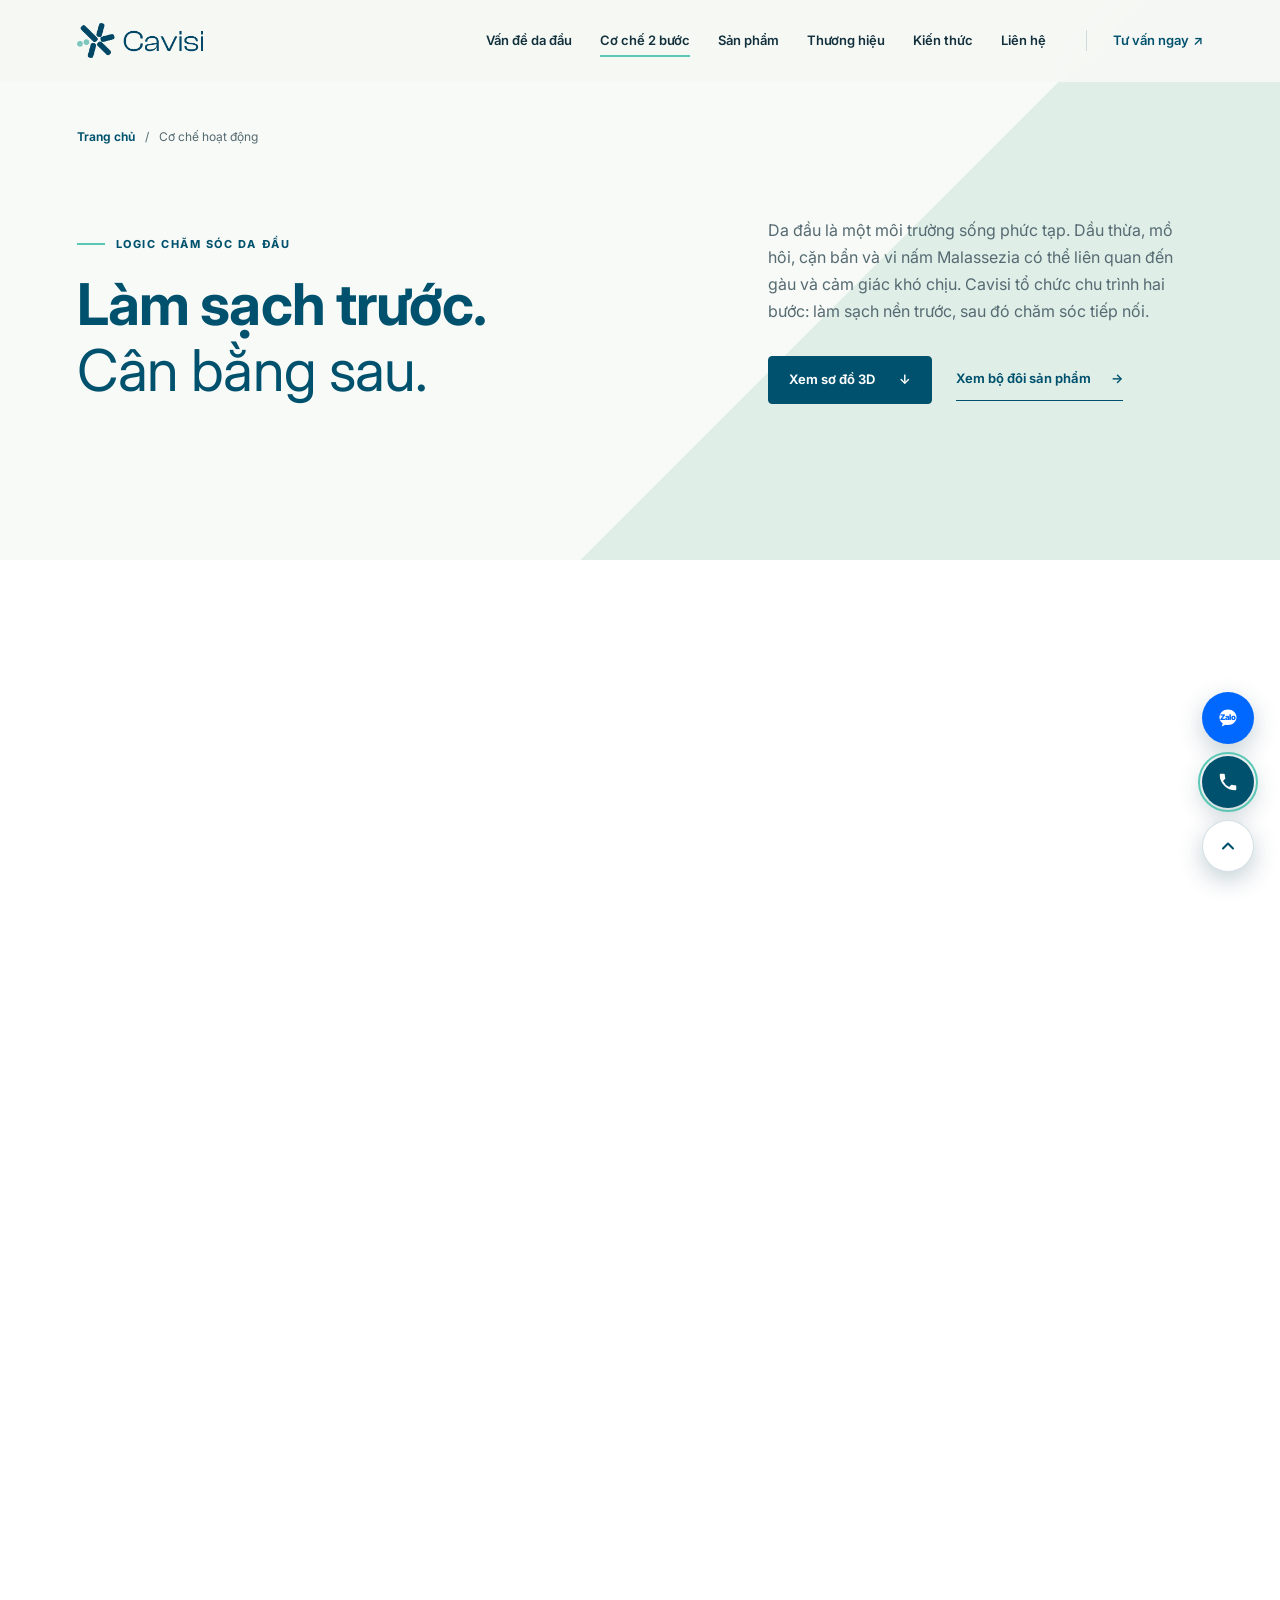
==== commit e557052c: "feat: add evidence page and dandruff guide" ====
--- a/_web/co-che/index.html
+++ b/_web/co-che/index.html
@@ -270,6 +270,7 @@
         <a href="../san-pham/">Sản phẩm</a>
         <a href="../thuong-hieu/">Thương hiệu</a>
         <a href="../kien-thuc/">Kiến thức</a>
+        <a href="../bang-chung/">Minh bạch</a>
         <a href="../lien-he/">Liên hệ</a>
       </div>
       <address>
--- a/_web/styles.css
+++ b/_web/styles.css
@@ -823,6 +823,15 @@
 .featured-reading .section-intro h2{min-width:0;overflow-wrap:anywhere}
 .featured-article-copy h2 a:hover{color:var(--blue)}
 .featured-article-copy .text-link{margin-top:14px;align-self:flex-start}
+.article-library{max-width:1240px;margin:28px auto 0}
+.article-card{display:grid;grid-template-columns:minmax(260px,.7fr) minmax(0,1.3fr);border:1px solid var(--line);background:#fff}
+.article-card-media{min-height:280px;overflow:hidden;background:var(--mist)}
+.article-card-media img{width:100%;height:100%;object-fit:cover;transition:transform .65s cubic-bezier(.2,1,.3,1)}
+.article-card-media:hover img{transform:scale(1.025)}
+.article-card>div{padding:clamp(26px,4vw,48px)}
+.article-card h3{font-size:clamp(24px,3vw,34px);margin:16px 0 12px}
+.article-card h3 a:hover{color:var(--blue)}
+.article-card .text-link{display:inline-block;margin-top:8px}
 .knowledge-principles{background:var(--mist)}
 .knowledge-principle-grid{display:grid;grid-template-columns:repeat(3,1fr);max-width:1240px;margin:48px auto 0;border-top:1px solid var(--line);border-bottom:1px solid var(--line)}
 .knowledge-principle-grid article{padding:38px 34px 30px;border-right:1px solid var(--line)}
@@ -856,6 +865,11 @@
 .article-answer .article-label{color:#8fe2d2!important}
 .article-answer h2,.article-answer p{color:#fff}
 .article-answer p:last-child{margin-bottom:0;color:rgba(255,255,255,.82)}
+.factor-grid{display:grid;grid-template-columns:1fr 1fr;border-top:1px solid var(--line);border-left:1px solid var(--line);margin:28px 0}
+.factor-grid article{padding:26px;border-right:1px solid var(--line);border-bottom:1px solid var(--line)}
+.factor-grid span{color:var(--aqua-text);font-size:12px;font-weight:800}
+.factor-grid h3{margin:18px 0 8px}
+.factor-grid p{font-size:15px;margin:0}
 .evidence-note{margin:34px 0;padding:24px 28px;border-left:4px solid var(--aqua);background:var(--mist)}
 .evidence-note strong{display:block;margin-bottom:8px;color:var(--blue);font-size:14px;text-transform:uppercase;letter-spacing:.05em}
 .evidence-note p{margin-bottom:0;font-size:15px}
@@ -881,11 +895,12 @@
 
 @media(max-width:800px){
   .knowledge-hero{padding-top:calc(var(--header) + 30px)}
-  .knowledge-hero-grid,.featured-article,.article-layout{grid-template-columns:1fr}
+  .knowledge-hero-grid,.featured-article,.article-card,.article-layout{grid-template-columns:1fr}
   .featured-reading .section-intro.compact{grid-template-columns:minmax(0,1fr)}
   .featured-reading .section-intro h2{width:100%;max-width:100%;text-wrap:wrap}
   .knowledge-hero-note{padding-left:20px}
   .featured-article-media{min-height:390px}
+  .article-card-media{min-height:360px}
   .knowledge-principle-grid{grid-template-columns:1fr}
   .knowledge-principle-grid article{border-right:0;border-bottom:1px solid var(--line);padding:26px 0}
   .knowledge-principle-grid article:last-child{border-bottom:0}
@@ -907,10 +922,111 @@
   .article-heading h1{font-size:36px}
   .article-deck,.article-content p,.article-content li{font-size:16px}
   .article-byline{display:grid;gap:7px}
+  .article-heading{min-width:0;width:100%}
+  .article-deck,.article-byline,.article-byline span{min-width:0;max-width:100%;overflow-wrap:anywhere}
   .article-byline span+span:before{display:none}
   .article-answer,.product-context{padding:28px 22px;margin-inline:-4px}
   .care-steps li{grid-template-columns:38px 1fr;gap:10px}
   .article-product-grid{grid-template-columns:1fr}
-}
-
-
+  .factor-grid{grid-template-columns:1fr}
+  .article-card-media{min-height:260px}
+}
+
+/* Evidence and transparency */
+.proof-hero{padding-top:calc(var(--header) + 48px);background:linear-gradient(125deg,var(--paper) 0 64%,#deeee8 64%);min-height:680px}
+.proof-hero-grid{display:grid;grid-template-columns:minmax(0,1.25fr) minmax(320px,.75fr);gap:clamp(52px,8vw,128px);align-items:end;max-width:1240px;margin:auto}
+.proof-hero h1{max-width:850px;margin:22px 0 0;font-size:clamp(43px,5.8vw,76px);letter-spacing:-.04em;text-wrap:balance}
+.proof-hero-summary{padding:30px;border:1px solid var(--line);background:rgba(255,255,255,.68);backdrop-filter:blur(12px)}
+.proof-hero-summary>p{font-size:17px;color:var(--ink)}
+.proof-hero-summary dl{margin:28px 0 0;border-top:1px solid var(--line)}
+.proof-hero-summary dl div{display:flex;align-items:baseline;justify-content:space-between;gap:20px;padding:13px 0;border-bottom:1px solid var(--line)}
+.proof-hero-summary dt{color:var(--muted);font-size:12px}
+.proof-hero-summary dd{margin:0;color:var(--blue);font-size:14px;font-weight:800}
+.proof-snapshot{background:#fff}
+.proof-card-grid{display:grid;grid-template-columns:repeat(4,1fr);max-width:1240px;margin:auto;border-top:1px solid var(--line);border-bottom:1px solid var(--line)}
+.proof-card{position:relative;min-height:390px;padding:30px 28px;border-right:1px solid var(--line)}
+.proof-card:last-child{border-right:0}
+.proof-status{display:inline-flex;align-items:center;width:max-content;max-width:100%;padding:6px 9px;border:1px solid currentColor;font-size:9px;font-weight:800;letter-spacing:.07em;line-height:1.25;text-transform:uppercase}
+.proof-status.is-verified{color:#166658;background:#e9f7f1}
+.proof-status.is-documented{color:#355f82;background:#edf4f8}
+.proof-status.is-pending{color:#8a5e20;background:#faf2df}
+.proof-index{margin:76px 0 8px;color:var(--aqua-text);font-size:13px;font-weight:800}
+.proof-card h3{margin-bottom:12px;color:var(--blue)}
+.proof-card p:last-child{font-size:14px}
+.proof-card strong{color:var(--ink)}
+.evidence-layers{background:var(--mist)}
+.evidence-layer-list{max-width:1060px;margin:58px 0 0 auto}
+.evidence-layer-list article{display:grid;grid-template-columns:180px minmax(220px,.65fr) minmax(300px,1fr);gap:32px;padding:30px 0;border-top:1px solid var(--line);align-items:start}
+.evidence-layer-list article:last-child{border-bottom:1px solid var(--line)}
+.evidence-layer-list article>div{display:flex;flex-direction:column;gap:5px}
+.evidence-layer-list article>div span{color:var(--aqua-text);font-size:12px;font-weight:800}
+.evidence-layer-list article>div strong{color:var(--blue);font-size:14px;text-transform:uppercase;letter-spacing:.05em}
+.evidence-layer-list h3{margin:0;color:var(--ink);font-size:20px}
+.evidence-layer-list p{margin:0;font-size:14px}
+.proof-register{background:#fff}
+.proof-table-wrap{max-width:1240px;margin:auto;overflow-x:auto;border:1px solid var(--line);outline-offset:4px}
+.proof-table{width:100%;min-width:790px;border-collapse:collapse;background:var(--paper)}
+.proof-table th,.proof-table td{padding:21px 24px;text-align:left;vertical-align:top;border-bottom:1px solid var(--line)}
+.proof-table th{background:var(--deep);color:#fff;font-size:11px;letter-spacing:.08em;text-transform:uppercase}
+.proof-table th:first-child{width:30%}.proof-table th:nth-child(2){width:48%}
+.proof-table tbody tr:last-child td{border-bottom:0}
+.proof-table td{font-size:13px;color:var(--muted)}
+.proof-table td strong{display:block;color:var(--ink);font-size:14px}
+.proof-table td>span:not(.proof-status){display:block;margin-top:3px;font-size:11px}
+.proof-register-note{max-width:1240px;margin:13px auto 0;font-size:12px}
+.proof-boundaries{display:grid;grid-template-columns:minmax(0,.78fr) minmax(400px,1.22fr);gap:clamp(50px,8vw,130px);background:var(--deep)}
+.proof-boundaries h2,.proof-boundaries-copy>p{color:#fff}
+.proof-boundaries-copy>p:not(.section-kicker){color:rgba(255,255,255,.7)}
+.proof-boundaries .section-kicker{color:#8fe2d2}
+.proof-boundaries .text-link{color:#fff;border-color:rgba(255,255,255,.45)}
+.proof-boundary-list{border-top:1px solid rgba(255,255,255,.18)}
+.proof-boundary-list>div{display:grid;grid-template-columns:34px 1fr;gap:16px;padding:22px 0;border-bottom:1px solid rgba(255,255,255,.18)}
+.proof-boundary-list span{display:flex;align-items:center;justify-content:center;width:26px;height:26px;border:1px solid #8fe2d2;border-radius:50%;color:#8fe2d2;font-size:17px}
+.proof-boundary-list p{margin:0;color:rgba(255,255,255,.76);font-size:14px}
+.proof-boundary-list strong{color:#fff}
+.proof-products{display:grid;grid-template-columns:minmax(0,1.1fr) minmax(330px,.9fr);padding-block:0;background:#fff}
+.proof-products-visual{position:relative;min-height:580px;margin-left:calc(var(--pad) * -1);background:var(--mist);overflow:hidden}
+.proof-products-visual img{width:100%;height:100%;object-fit:cover}
+.proof-products-visual>span{position:absolute;left:24px;bottom:24px;padding:7px 11px;background:rgba(0,59,80,.9);color:#fff;font-size:10px;font-weight:700;letter-spacing:.06em;text-transform:uppercase}
+.proof-products-copy{align-self:center;padding:70px 0 70px clamp(38px,7vw,110px)}
+.proof-products-copy>p:not(.section-kicker){max-width:520px}
+.proof-products-copy>div{margin-top:34px;border-top:1px solid var(--line)}
+.proof-products-copy a{display:flex;align-items:center;justify-content:space-between;gap:20px;padding:17px 0;border-bottom:1px solid var(--line);color:var(--blue);font-size:14px;font-weight:700}
+.proof-products-copy a:hover span{transform:translateX(4px)}
+.proof-products-copy a span{transition:transform .2s}
+
+@media(max-width:1050px){
+  .proof-card-grid{grid-template-columns:repeat(2,1fr)}
+  .proof-card:nth-child(2){border-right:0}
+  .proof-card:nth-child(-n+2){border-bottom:1px solid var(--line)}
+  .evidence-page .site-header{gap:24px}
+  .evidence-page .main-nav{gap:15px}
+  .evidence-page .header-link{display:none}
+}
+
+@media(max-width:800px){
+  .proof-hero{padding-top:calc(var(--header) + 30px);min-height:auto;background:radial-gradient(circle at 80% 20%,rgba(91,200,181,.2),transparent 28%),var(--paper)}
+  .proof-hero-grid,.proof-boundaries,.proof-products{grid-template-columns:1fr}
+  .proof-hero-summary{padding:24px 20px}
+  .evidence-layer-list{margin-top:34px}
+  .evidence-layer-list article{grid-template-columns:1fr;gap:10px;padding:25px 0}
+  .evidence-layer-list article>div{flex-direction:row;gap:12px}
+  .proof-products{padding-inline:20px}
+  .proof-products-visual{min-height:470px;margin:0 -20px}
+  .proof-products-copy{padding:55px 0 68px}
+}
+
+@media(max-width:560px){
+  .proof-hero h1{font-size:36px}
+  .proof-hero-grid{min-width:0}
+  .proof-hero-summary{min-width:0;max-width:100%}
+  .proof-hero-summary dl div{align-items:flex-start;flex-direction:column;gap:4px}
+  .proof-hero-summary dd{max-width:100%;overflow-wrap:anywhere}
+  .proof-card-grid{grid-template-columns:1fr}
+  .proof-card,.proof-card:nth-child(2){min-height:auto;padding:25px 0;border-right:0;border-bottom:1px solid var(--line)}
+  .proof-card:last-child{border-bottom:0}
+  .proof-index{margin-top:34px}
+  .proof-products-visual{min-height:380px}
+}
+
+
